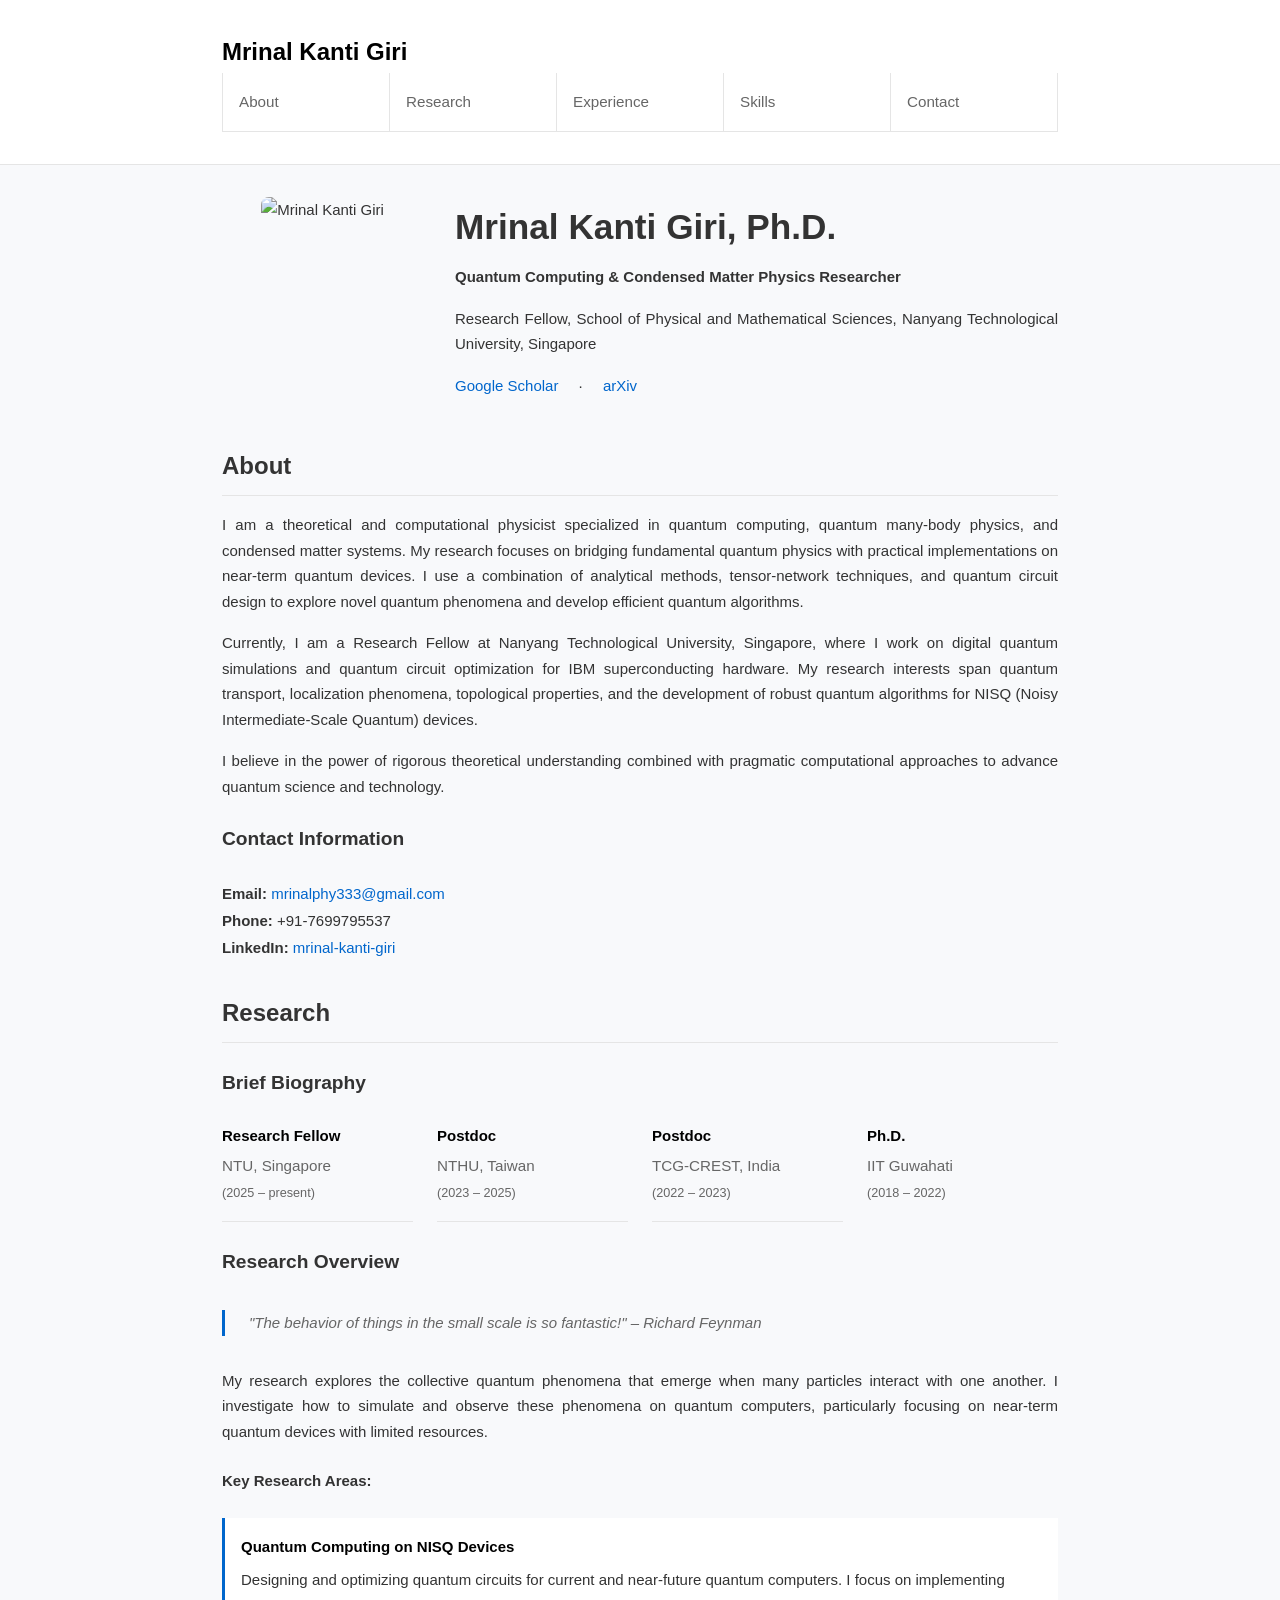
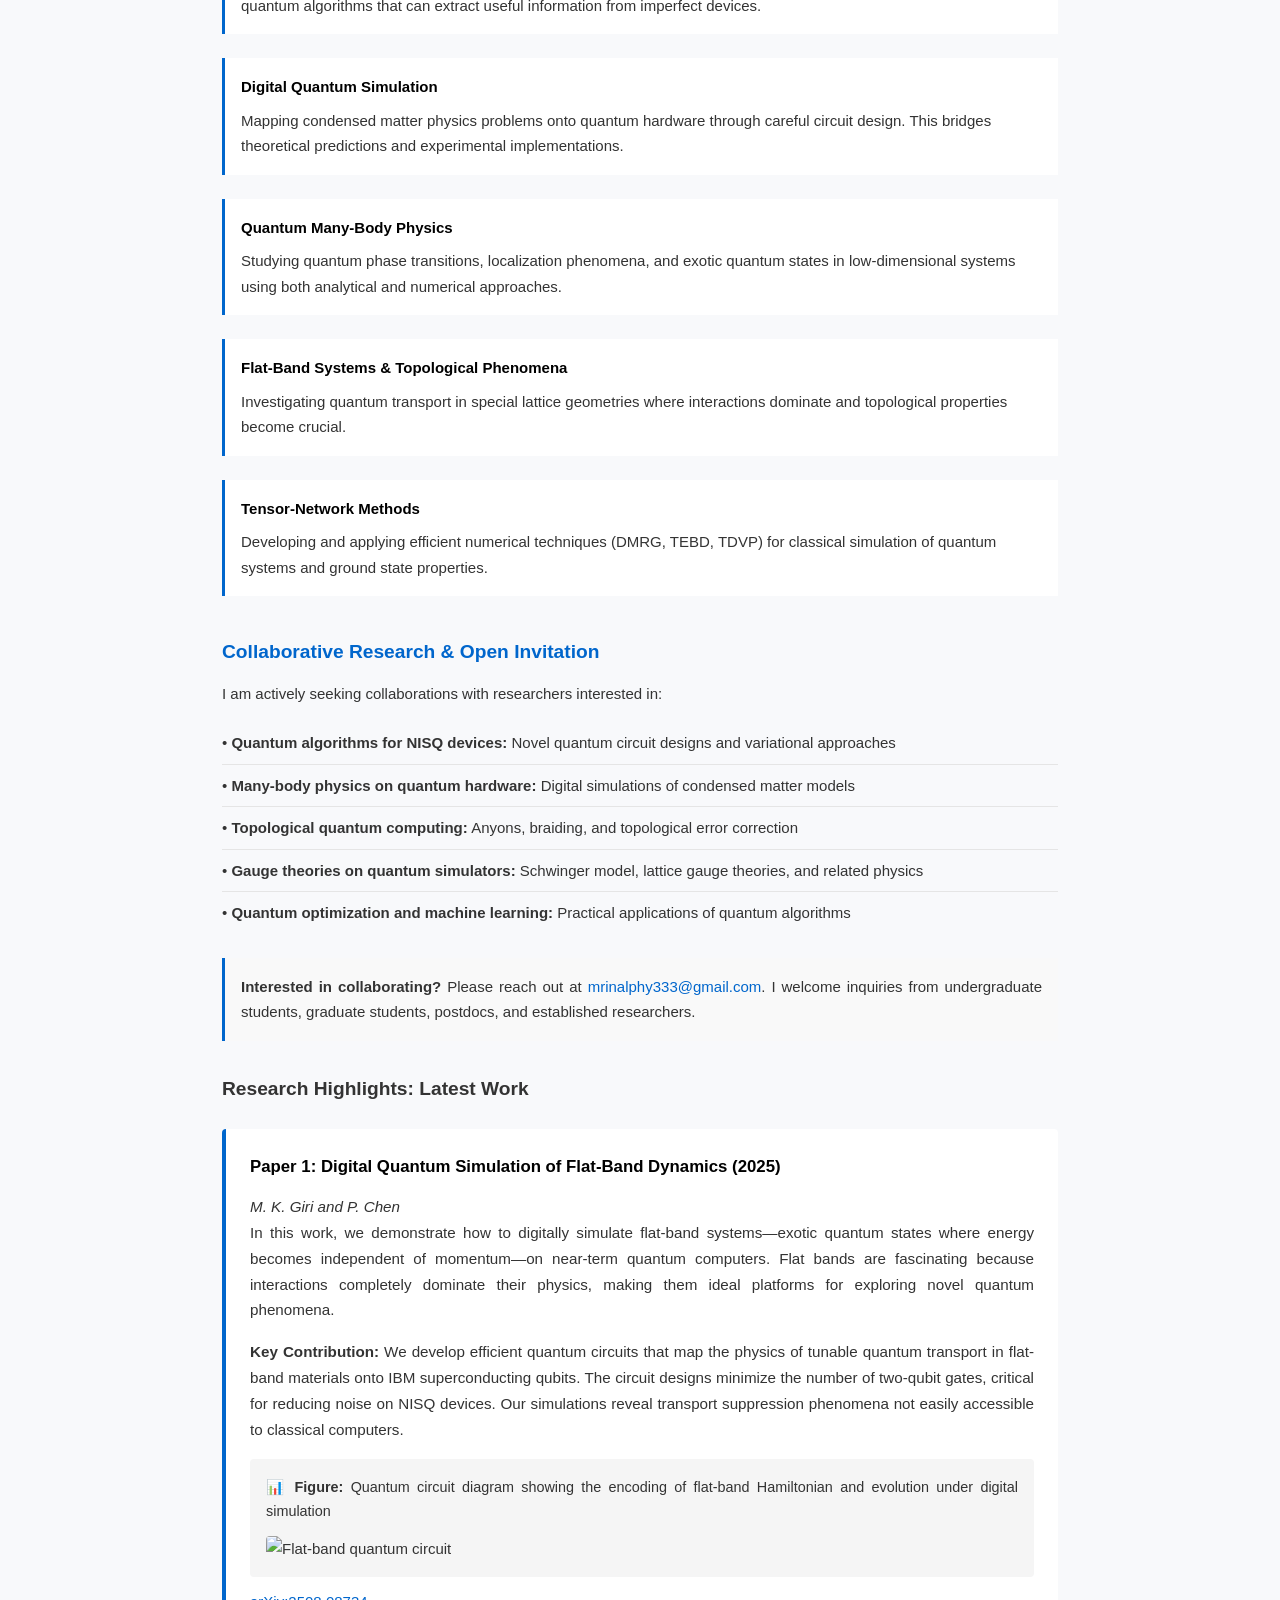
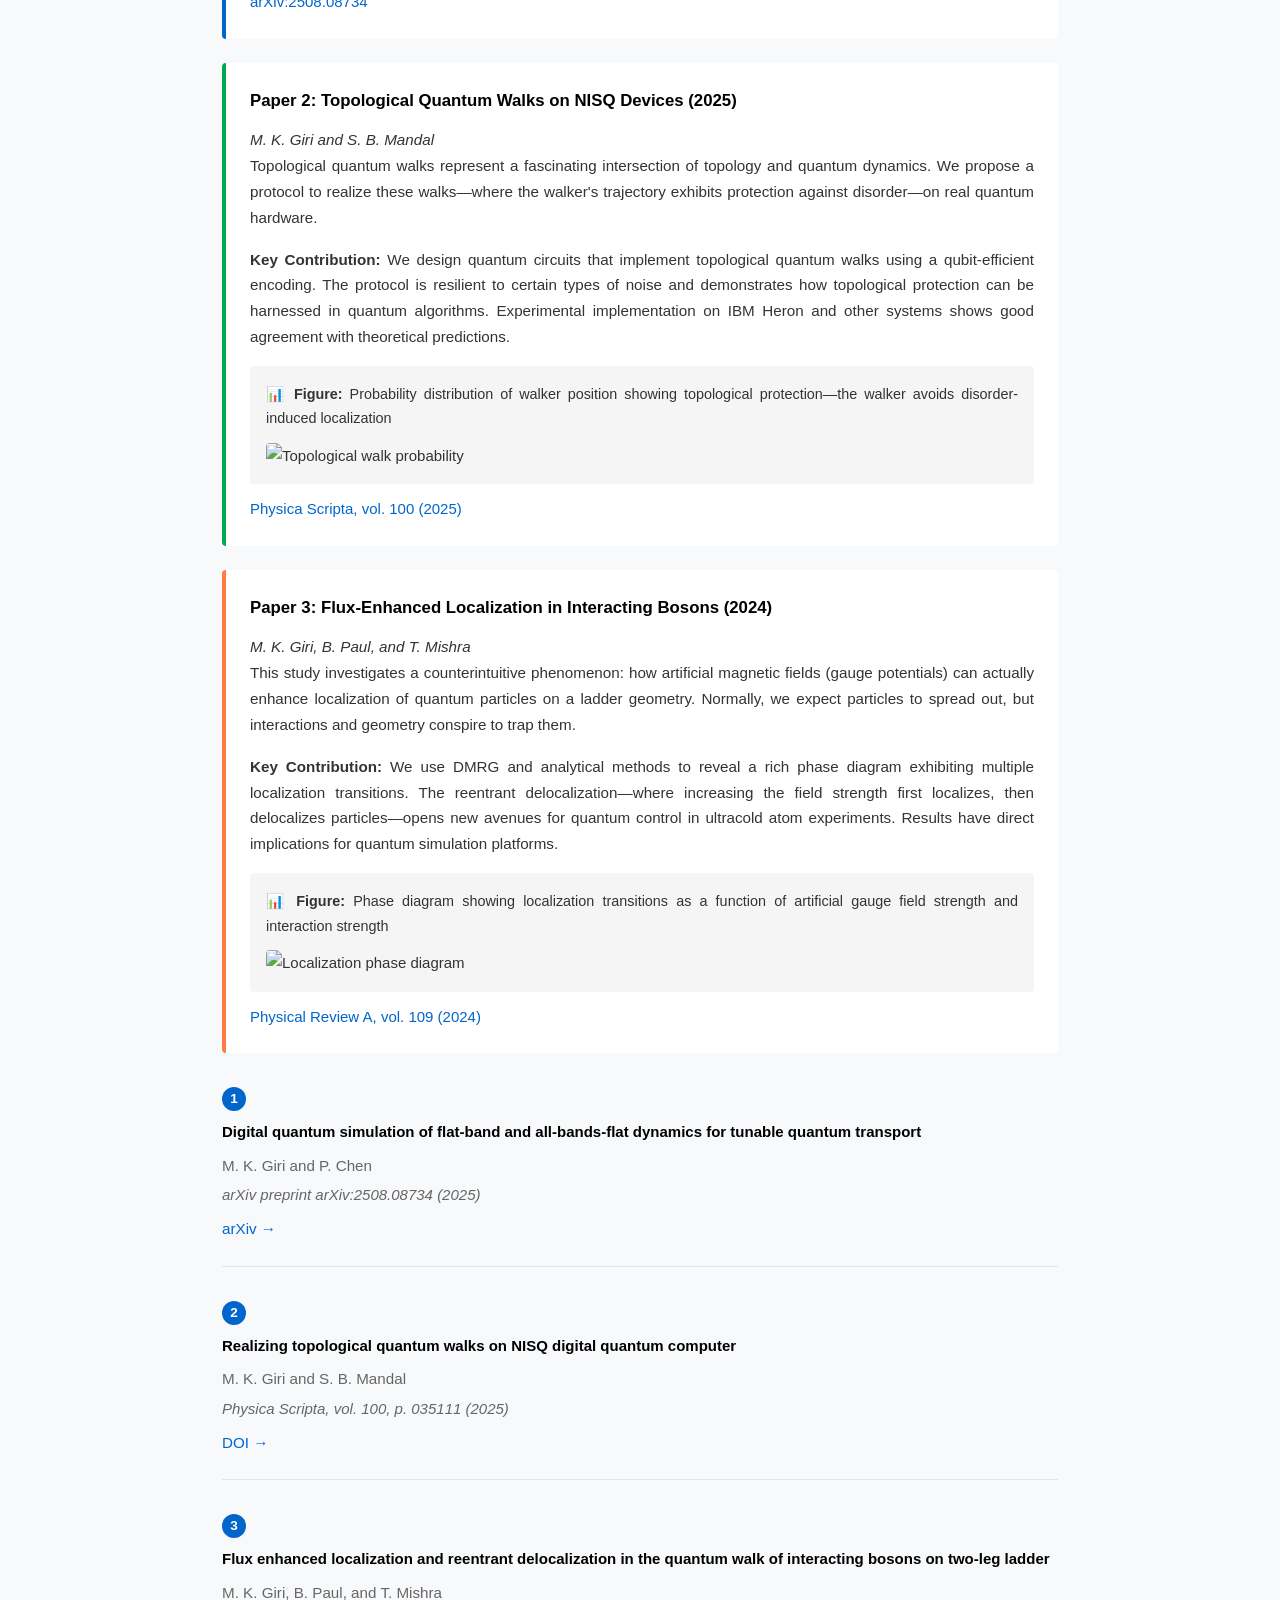
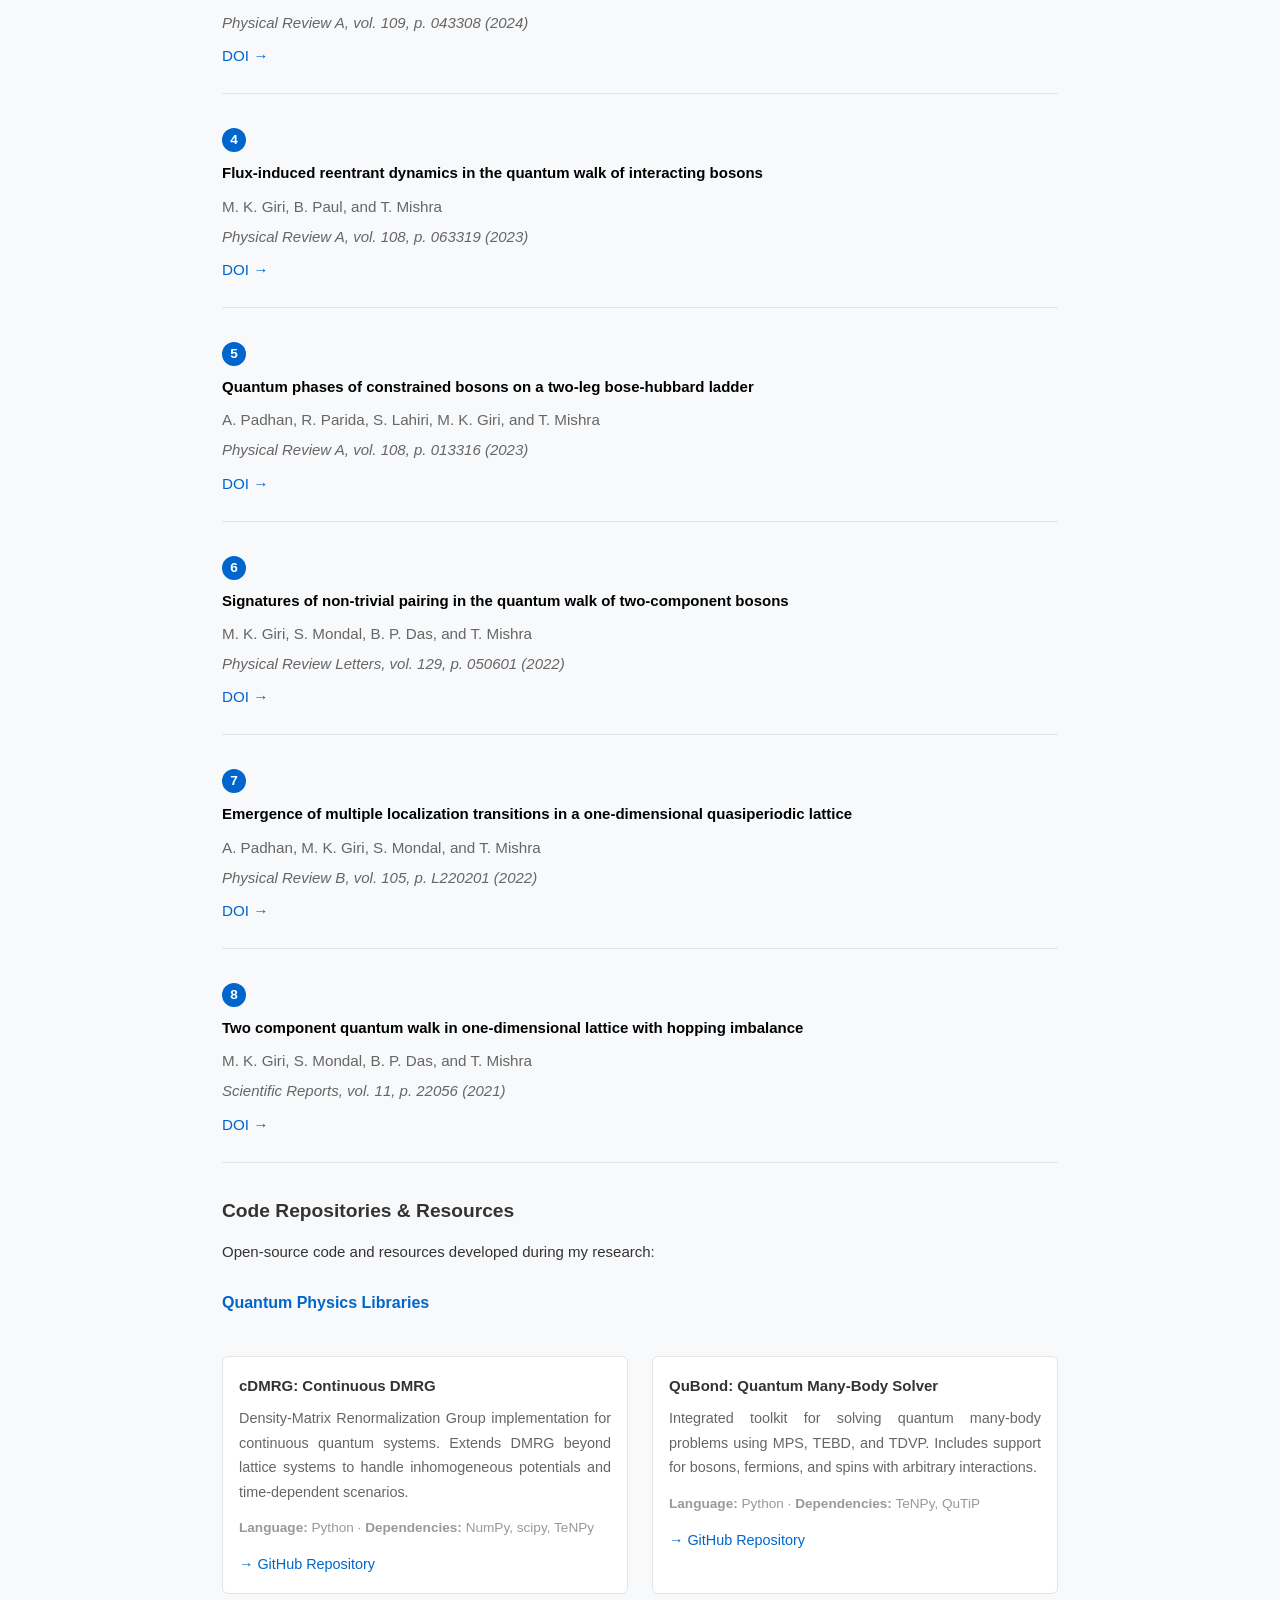
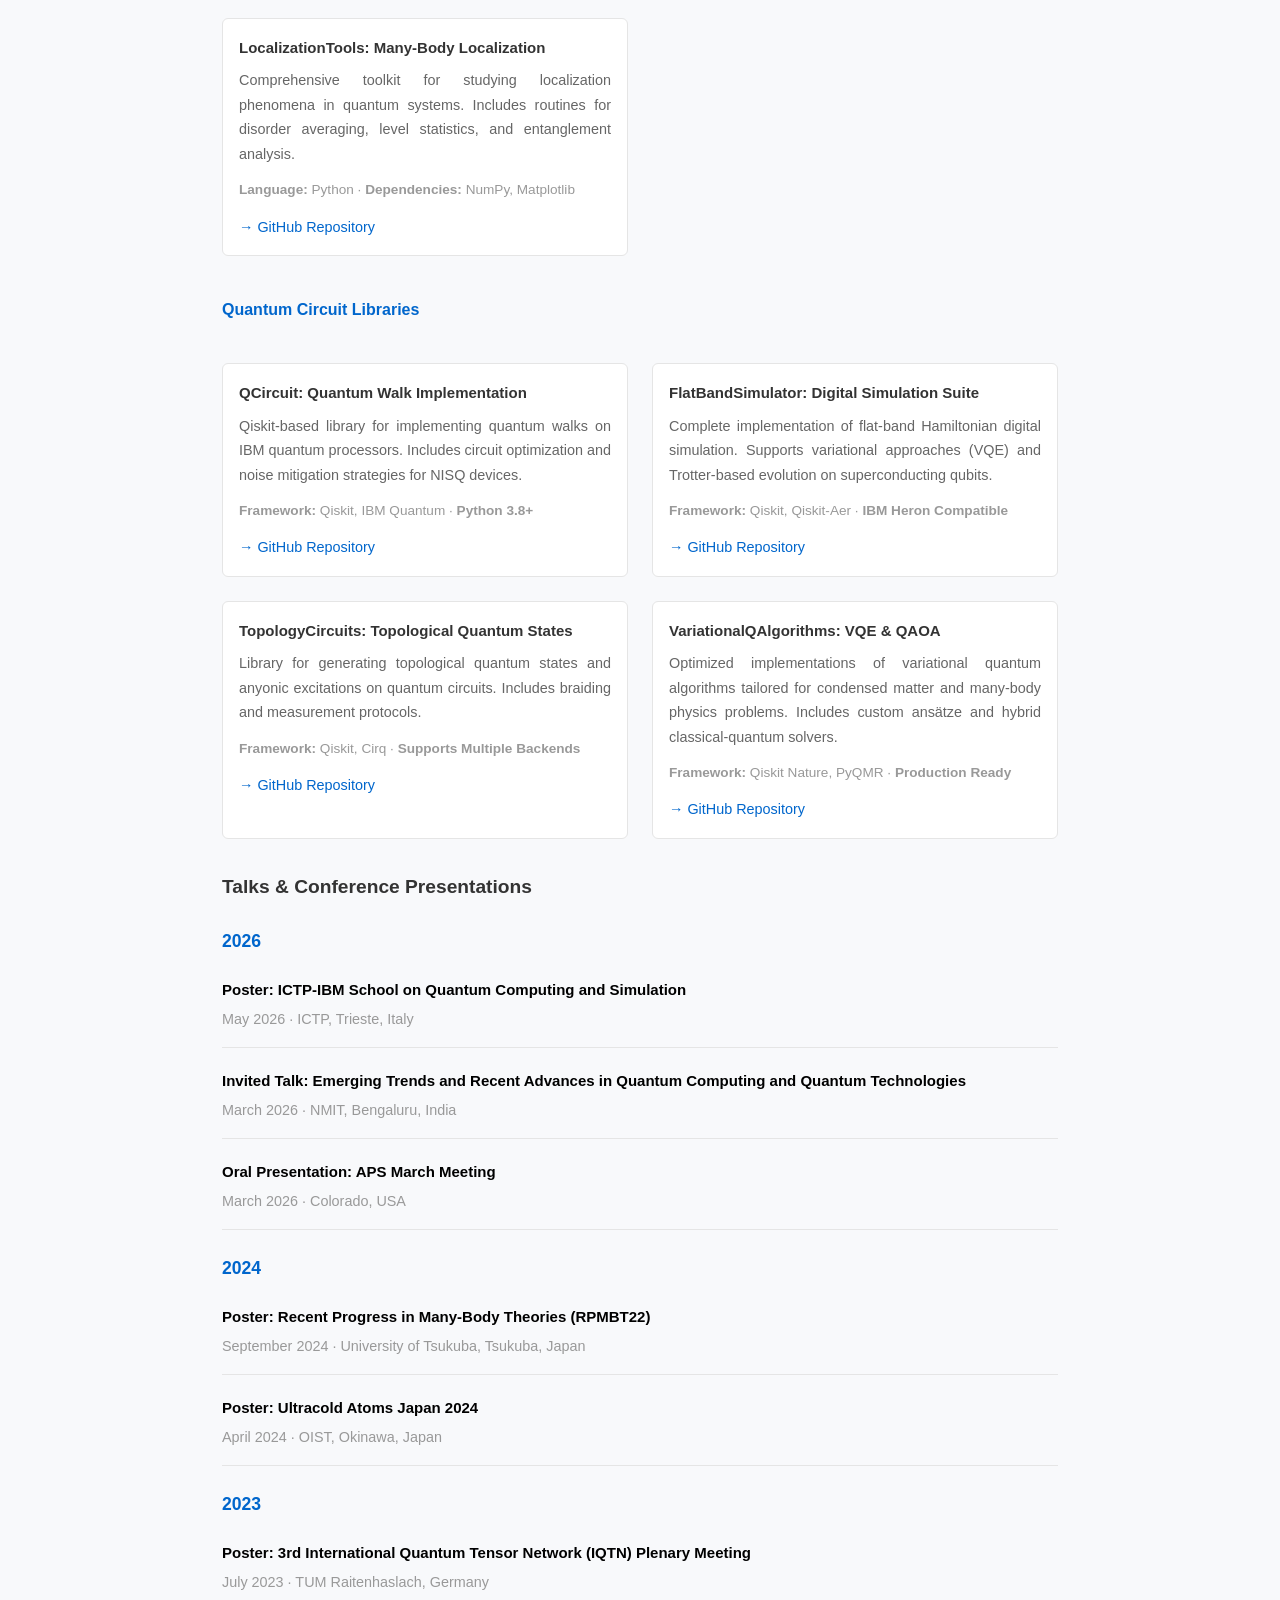
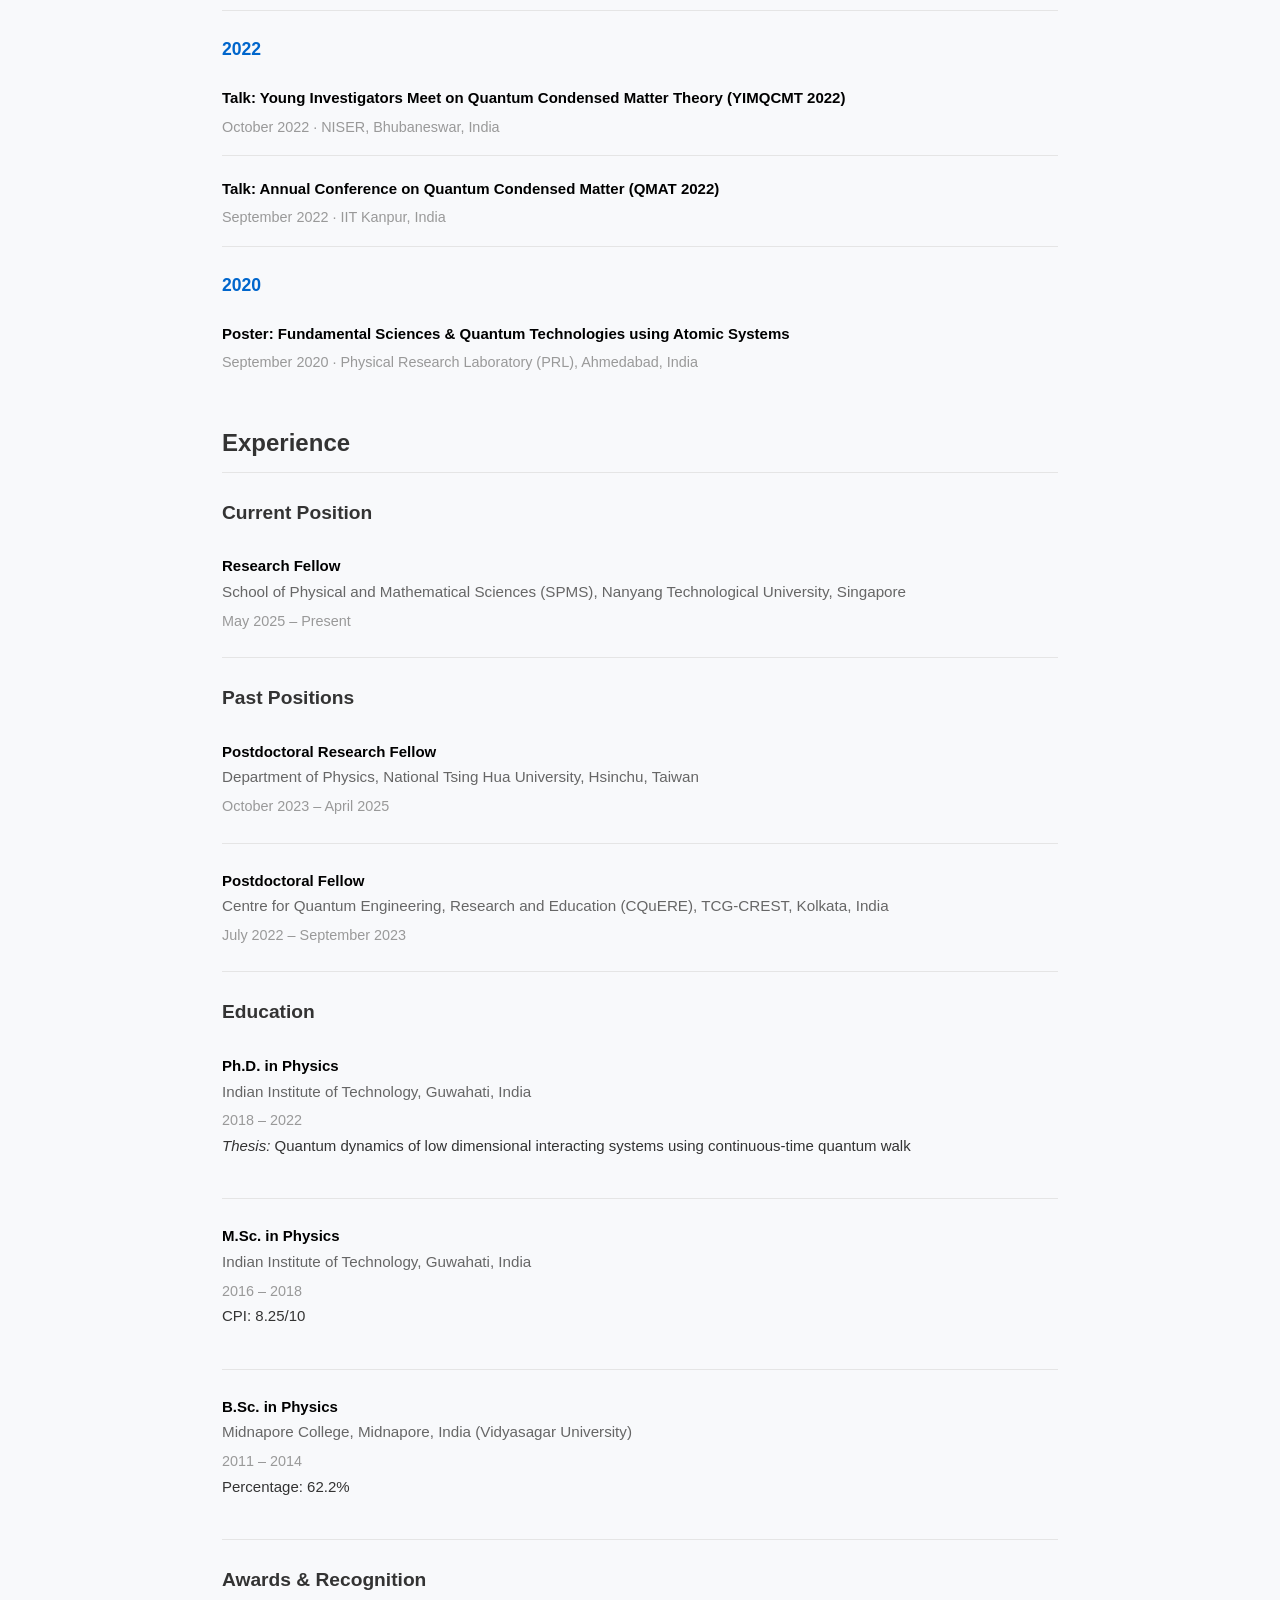
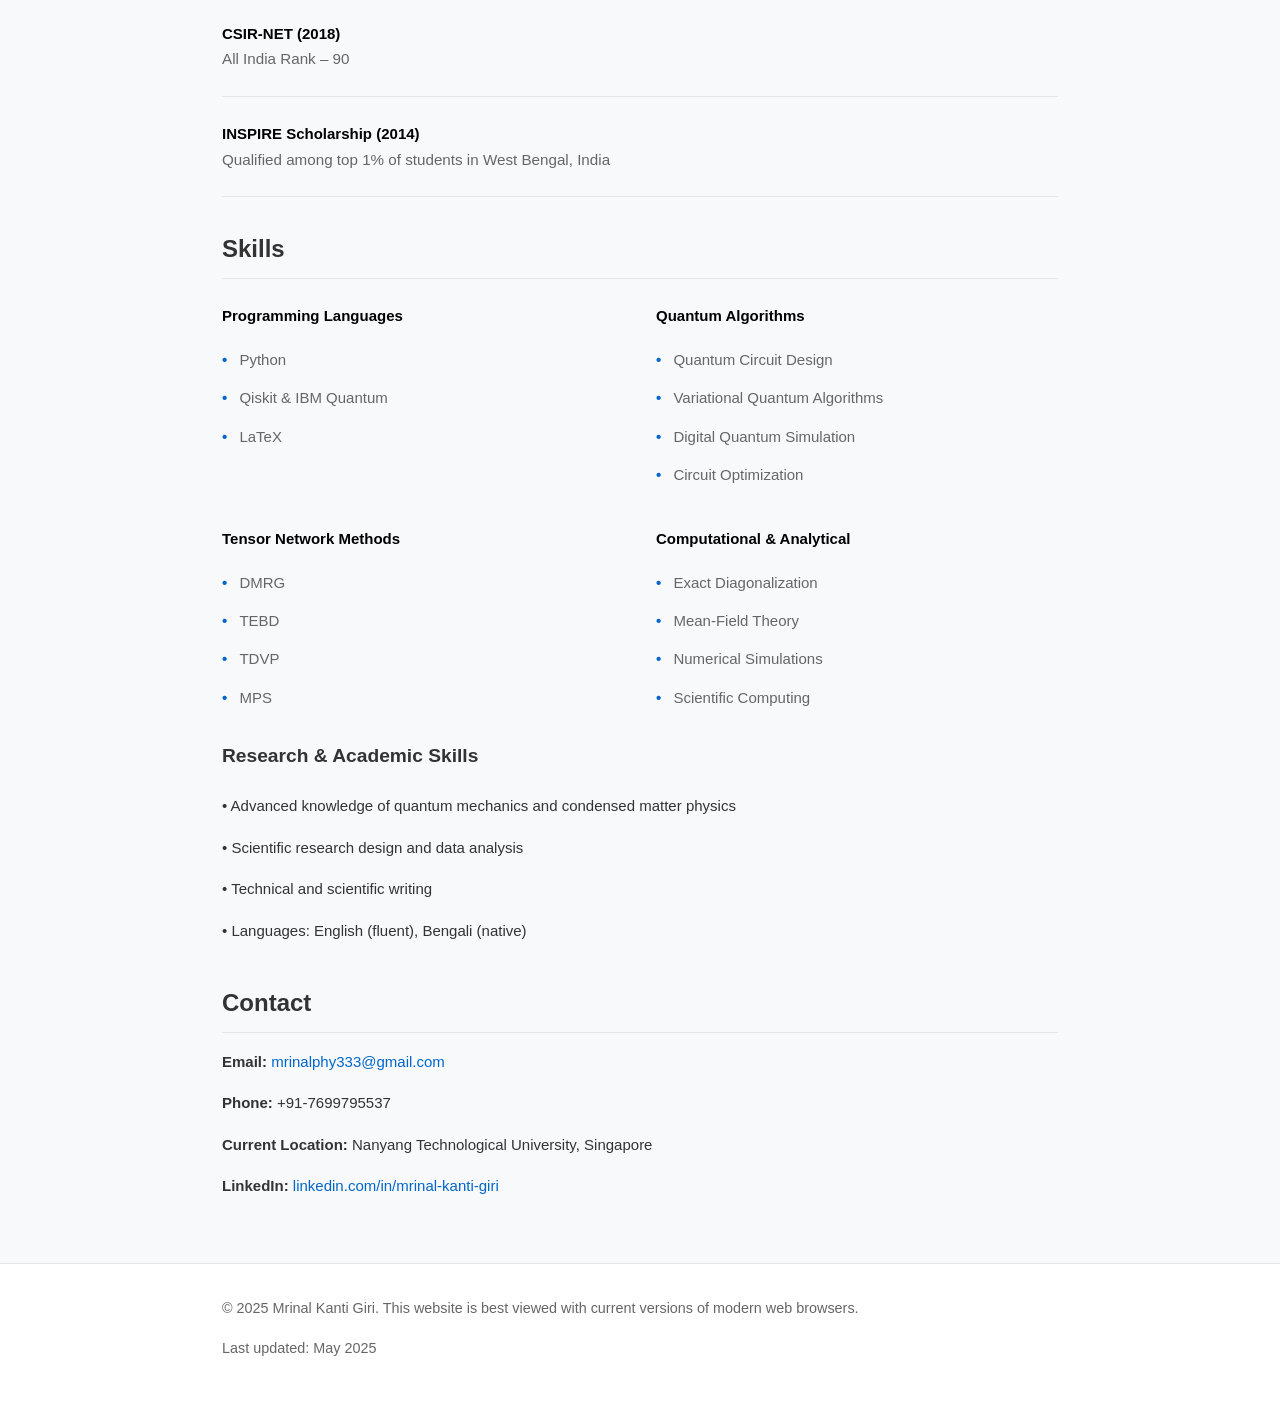
==== index.html @ ac6b4638 "webpage set" ====
<!DOCTYPE html>
<html lang="en">
<head>
  <meta charset="UTF-8">
  <meta name="viewport" content="width=device-width, initial-scale=1.0">
  <title>Mrinal Kanti Giri – Quantum Computing & Condensed Matter Physics</title>
  <style>
    * {
      margin: 0;
      padding: 0;
      box-sizing: border-box;
    }

    html {
      scroll-behavior: smooth;
    }

    body {
      font-family: -apple-system, BlinkMacSystemFont, 'Segoe UI', Roboto, Oxygen, Ubuntu, Cantarell, sans-serif;
      line-height: 1.7;
      color: #333;
      background: #f8f9fb;
      font-size: 15px;
    }

    @media (prefers-color-scheme: dark) {
      body {
        background: #0d1117;
        color: #e5e5e5;
      }
    }

    .container {
      max-width: 900px;
      margin: 0 auto;
      padding: 0 2rem;
    }

    /* Header & Navigation */
    header {
      padding: 2rem 0;
      border-bottom: 1px solid #e5e5e5;
      margin-bottom: 2rem;
      background: #fff;
    }

    @media (prefers-color-scheme: dark) {
      header {
        border-color: #333;
        background: #161b22;
      }
    }

    .site-title {
      font-size: 1.5rem;
      font-weight: 600;
      margin-bottom: 1.5rem;
      text-decoration: none;
      color: #000;
    }

    @media (prefers-color-scheme: dark) {
      .site-title {
        color: #fff;
      }
    }

    .site-title:hover {
      text-decoration: underline;
    }

    nav ul {
      list-style: none;
      display: grid;
      grid-template-columns: repeat(auto-fit, minmax(150px, 1fr));
      gap: 0;
      border-left: 1px solid #e5e5e5;
    }

    @media (prefers-color-scheme: dark) {
      nav ul {
        border-color: #333;
      }
    }

    nav li {
      border-right: 1px solid #e5e5e5;
      border-bottom: 1px solid #e5e5e5;
    }

    @media (prefers-color-scheme: dark) {
      nav li {
        border-color: #333;
      }
    }

    nav a {
      display: block;
      padding: 1rem;
      text-decoration: none;
      color: #666;
      font-size: 0.95rem;
      transition: background 0.2s;
    }

    @media (prefers-color-scheme: dark) {
      nav a {
        color: #999;
      }
    }

    nav a:hover {
      background: #f5f5f5;
    }

    @media (prefers-color-scheme: dark) {
      nav a:hover {
        background: #1a1a1a;
      }
    }

    /* Main Content */
    main {
      margin: 2rem 0;
    }

    h1 {
      font-size: 2.2rem;
      margin: 1.5rem 0 0.5rem 0;
      font-weight: 600;
    }

    h2 {
      font-size: 1.5rem;
      margin: 2rem 0 1rem 0;
      font-weight: 600;
      border-bottom: 1px solid #e5e5e5;
      padding-bottom: 0.5rem;
    }

    @media (prefers-color-scheme: dark) {
      h2 {
        border-color: #333;
      }
    }

    h3 {
      font-size: 1.2rem;
      margin: 1.5rem 0 0.75rem 0;
      font-weight: 600;
    }

    p {
      margin: 0 0 1rem 0;
      text-align: justify;
    }

    a {
      color: #0066cc;
      text-decoration: none;
    }

    @media (prefers-color-scheme: dark) {
      a {
        color: #66b3ff;
      }
    }

    a:hover {
      text-decoration: underline;
    }

    /* About Section */
    .bio-grid {
      display: grid;
      grid-template-columns: 1fr 1fr;
      gap: 2rem;
      margin: 2rem 0;
      align-items: start;
    }

    @media (max-width: 768px) {
      .bio-grid {
        grid-template-columns: 1fr;
      }
    }

    .bio-item {
      padding-bottom: 1rem;
      border-bottom: 1px solid #e5e5e5;
    }

    @media (prefers-color-scheme: dark) {
      .bio-item {
        border-color: #333;
      }
    }

    .bio-item:last-child {
      border-bottom: none;
    }

    .bio-title {
      font-weight: 600;
      color: #000;
      margin-bottom: 0.25rem;
    }

    @media (prefers-color-scheme: dark) {
      .bio-title {
        color: #fff;
      }
    }

    .bio-subtitle {
      font-size: 0.95rem;
      color: #666;
    }

    @media (prefers-color-scheme: dark) {
      .bio-subtitle {
        color: #999;
      }
    }

    /* Research Interests */
    .research-interest {
      margin: 1.5rem 0;
      padding: 1rem;
      background: #fff;
      border-left: 3px solid #0066cc;
    }

    @media (prefers-color-scheme: dark) {
      .research-interest {
        background: #161b22;
        border-left-color: #66b3ff;
      }
    }

    .research-interest strong {
      display: block;
      margin-bottom: 0.5rem;
      color: #000;
    }

    @media (prefers-color-scheme: dark) {
      .research-interest strong {
        color: #fff;
      }
    }

    /* Publications */
    .publication {
      margin: 2rem 0;
      padding-bottom: 1.5rem;
      border-bottom: 1px solid #e5e5e5;
    }

    @media (prefers-color-scheme: dark) {
      .publication {
        border-color: #333;
      }
    }

    .publication:last-child {
      border-bottom: none;
    }

    .pub-number {
      display: inline-block;
      background: #0066cc;
      color: white;
      width: 24px;
      height: 24px;
      border-radius: 50%;
      text-align: center;
      line-height: 24px;
      margin-right: 0.5rem;
      font-size: 0.85rem;
      font-weight: 600;
    }

    @media (prefers-color-scheme: dark) {
      .pub-number {
        background: #66b3ff;
        color: #000;
      }
    }

    .pub-title {
      font-weight: 600;
      margin: 0.5rem 0;
      color: #000;
    }

    @media (prefers-color-scheme: dark) {
      .pub-title {
        color: #fff;
      }
    }

    .pub-authors {
      font-size: 0.95rem;
      color: #666;
      margin: 0.25rem 0;
    }

    @media (prefers-color-scheme: dark) {
      .pub-authors {
        color: #999;
      }
    }

    .pub-journal {
      font-style: italic;
      color: #666;
      margin: 0.25rem 0;
    }

    @media (prefers-color-scheme: dark) {
      .pub-journal {
        color: #999;
      }
    }

    .pub-links {
      margin-top: 0.5rem;
      font-size: 0.95rem;
    }

    /* Experience */
    .job {
      margin: 1.5rem 0;
      padding-bottom: 1.5rem;
      border-bottom: 1px solid #e5e5e5;
    }

    @media (prefers-color-scheme: dark) {
      .job {
        border-color: #333;
      }
    }

    .job-title {
      font-weight: 600;
      color: #000;
    }

    @media (prefers-color-scheme: dark) {
      .job-title {
        color: #fff;
      }
    }

    .job-place {
      color: #666;
      font-size: 0.95rem;
    }

    @media (prefers-color-scheme: dark) {
      .job-place {
        color: #999;
      }
    }

    .job-dates {
      color: #999;
      font-size: 0.9rem;
      margin-top: 0.25rem;
    }

    /* Skills */
    .skills-grid {
      display: grid;
      grid-template-columns: 1fr 1fr;
      gap: 2rem;
      margin: 1.5rem 0;
    }

    @media (max-width: 768px) {
      .skills-grid {
        grid-template-columns: 1fr;
      }
    }

    .skill-category h4 {
      font-weight: 600;
      margin-bottom: 0.75rem;
      color: #000;
    }

    @media (prefers-color-scheme: dark) {
      .skill-category h4 {
        color: #fff;
      }
    }

    .skill-category ul {
      list-style: none;
      padding-left: 0;
    }

    .skill-category li {
      padding: 0.4rem 0;
      color: #666;
    }

    @media (prefers-color-scheme: dark) {
      .skill-category li {
        color: #999;
      }
    }

    .skill-category li:before {
      content: "• ";
      color: #0066cc;
      font-weight: bold;
      margin-right: 0.5rem;
    }

    /* Talks & Posters */
    .talk {
      margin: 1.25rem 0;
      padding-bottom: 1rem;
      border-bottom: 1px solid #e5e5e5;
    }

    @media (prefers-color-scheme: dark) {
      .talk {
        border-color: #333;
      }
    }

    .talk:last-child {
      border-bottom: none;
    }

    .talk-year {
      font-weight: 600;
      color: #0066cc;
      font-size: 1.1rem;
      margin-top: 1.5rem;
      margin-bottom: 1rem;
    }

    @media (prefers-color-scheme: dark) {
      .talk-year {
        color: #66b3ff;
      }
    }

    .talk-title {
      font-weight: 600;
      color: #000;
    }

    @media (prefers-color-scheme: dark) {
      .talk-title {
        color: #fff;
      }
    }

    .talk-location {
      color: #999;
      font-size: 0.9rem;
      margin-top: 0.25rem;
    }

    /* Footer */
    footer {
      margin-top: 4rem;
      padding-top: 2rem;
      padding-bottom: 2rem;
      border-top: 1px solid #e5e5e5;
      color: #666;
      font-size: 0.9rem;
      background: #fff;
    }

    @media (prefers-color-scheme: dark) {
      footer {
        border-color: #333;
        color: #999;
        background: #161b22;
      }
    }

    .contact-info {
      margin: 1.5rem 0;
      line-height: 1.8;
    }

    .quote {
      font-style: italic;
      border-left: 3px solid #0066cc;
      padding-left: 1.5rem;
      margin: 2rem 0;
      color: #666;
    }

    @media (prefers-color-scheme: dark) {
      .quote {
        border-color: #66b3ff;
        color: #999;
      }
    }

    /* Responsive */
    @media (max-width: 768px) {
      .container {
        padding: 0 1rem;
      }

      nav ul {
        grid-template-columns: 1fr;
      }

      h1 {
        font-size: 1.8rem;
      }

      h2 {
        font-size: 1.3rem;
      }
    }
  </style>
</head>
<body>
  <header>
    <div class="container">
      <a href="#" class="site-title">Mrinal Kanti Giri</a>
      <nav>
        <ul>
          <li><a href="#about">About</a></li>
          <li><a href="#research">Research</a></li>
          <li><a href="#experience">Experience</a></li>
          <li><a href="#skills">Skills</a></li>
          <li><a href="#contact">Contact</a></li>
        </ul>
      </nav>
    </div>
  </header>

  <main class="container">
    <div style="display: grid; grid-template-columns: 1fr 3fr; gap: 2rem; align-items: start; margin-bottom: 2rem;">
      <div style="text-align: center;">
        <img src="https://via.placeholder.com/150" alt="Mrinal Kanti Giri" style="width: 150px; height: 150px; border-radius: 8px; object-fit: cover;">
      </div>
      <div>
        <h1 style="margin-top: 0;">Mrinal Kanti Giri, Ph.D.</h1>
        <p><strong>Quantum Computing & Condensed Matter Physics Researcher</strong></p>
        <p>Research Fellow, School of Physical and Mathematical Sciences, Nanyang Technological University, Singapore</p>
        <p style="margin-top: 1rem;">
          <a href="https://scholar.google.com/citations?user=YOUR_GOOGLE_SCHOLAR_ID" target="_blank" style="margin-right: 1rem;">Google Scholar</a> · 
          <a href="https://arxiv.org/search/?query=Mrinal+Giri&searchtype=author&source=header" target="_blank" style="margin-left: 1rem;">arXiv</a>
        </p>
      </div>
    </div>

    <!-- About Section -->
    <section id="about">
      <h2>About</h2>
      
      <p>I am a theoretical and computational physicist specialized in quantum computing, quantum many-body physics, and condensed matter systems. My research focuses on bridging fundamental quantum physics with practical implementations on near-term quantum devices. I use a combination of analytical methods, tensor-network techniques, and quantum circuit design to explore novel quantum phenomena and develop efficient quantum algorithms.</p>

      <p>Currently, I am a Research Fellow at Nanyang Technological University, Singapore, where I work on digital quantum simulations and quantum circuit optimization for IBM superconducting hardware. My research interests span quantum transport, localization phenomena, topological properties, and the development of robust quantum algorithms for NISQ (Noisy Intermediate-Scale Quantum) devices.</p>

      <p>I believe in the power of rigorous theoretical understanding combined with pragmatic computational approaches to advance quantum science and technology.</p>

      <h3>Contact Information</h3>
      <div class="contact-info">
        <strong>Email:</strong> <a href="mailto:mrinalphy333@gmail.com">mrinalphy333@gmail.com</a><br>
        <strong>Phone:</strong> +91-7699795537<br>
        <strong>LinkedIn:</strong> <a href="https://linkedin.com/in/mrinal-kanti-giri" target="_blank">mrinal-kanti-giri</a>
      </div>
    </section>

    <!-- Research Section -->
    <section id="research">
      <h2>Research</h2>

      <h3>Brief Biography</h3>
      <div style="display: grid; grid-template-columns: repeat(4, 1fr); gap: 1.5rem; margin: 1.5rem 0;">
        <div class="bio-item">
          <div class="bio-title">Research Fellow</div>
          <div class="bio-subtitle">NTU, Singapore<br><small>(2025 – present)</small></div>
        </div>
        <div class="bio-item">
          <div class="bio-title">Postdoc</div>
          <div class="bio-subtitle">NTHU, Taiwan<br><small>(2023 – 2025)</small></div>
        </div>
        <div class="bio-item">
          <div class="bio-title">Postdoc</div>
          <div class="bio-subtitle">TCG-CREST, India<br><small>(2022 – 2023)</small></div>
        </div>
        <div class="bio-item">
          <div class="bio-title">Ph.D.</div>
          <div class="bio-subtitle">IIT Guwahati<br><small>(2018 – 2022)</small></div>
        </div>
      </div>

      <h3>Research Overview</h3>

      <p class="quote">"The behavior of things in the small scale is so fantastic!" – Richard Feynman</p>

      <p>My research explores the collective quantum phenomena that emerge when many particles interact with one another. I investigate how to simulate and observe these phenomena on quantum computers, particularly focusing on near-term quantum devices with limited resources.</p>

      <h4 style="margin-top: 1.5rem; margin-bottom: 1rem;">Key Research Areas:</h4>

      <div class="research-interest">
        <strong>Quantum Computing on NISQ Devices</strong>
        Designing and optimizing quantum circuits for current and near-future quantum computers. I focus on implementing quantum algorithms that can extract useful information from imperfect devices.
      </div>

      <div class="research-interest">
        <strong>Digital Quantum Simulation</strong>
        Mapping condensed matter physics problems onto quantum hardware through careful circuit design. This bridges theoretical predictions and experimental implementations.
      </div>

      <div class="research-interest">
        <strong>Quantum Many-Body Physics</strong>
        Studying quantum phase transitions, localization phenomena, and exotic quantum states in low-dimensional systems using both analytical and numerical approaches.
      </div>

      <div class="research-interest">
        <strong>Flat-Band Systems & Topological Phenomena</strong>
        Investigating quantum transport in special lattice geometries where interactions dominate and topological properties become crucial.
      </div>

      <div class="research-interest">
        <strong>Tensor-Network Methods</strong>
        Developing and applying efficient numerical techniques (DMRG, TEBD, TDVP) for classical simulation of quantum systems and ground state properties.
      </div>

      <!-- Open to Collaboration Section -->
      <h3 style="margin-top: 2.5rem; color: #0066cc;">Collaborative Research & Open Invitation</h3>
      <p>I am actively seeking collaborations with researchers interested in:</p>
      <ul style="list-style: none; padding: 0; margin-top: 1rem;">
        <li style="padding: 0.5rem 0; border-bottom: 1px solid #e5e5e5;">• <strong>Quantum algorithms for NISQ devices:</strong> Novel quantum circuit designs and variational approaches</li>
        <li style="padding: 0.5rem 0; border-bottom: 1px solid #e5e5e5;">• <strong>Many-body physics on quantum hardware:</strong> Digital simulations of condensed matter models</li>
        <li style="padding: 0.5rem 0; border-bottom: 1px solid #e5e5e5;">• <strong>Topological quantum computing:</strong> Anyons, braiding, and topological error correction</li>
        <li style="padding: 0.5rem 0; border-bottom: 1px solid #e5e5e5;">• <strong>Gauge theories on quantum simulators:</strong> Schwinger model, lattice gauge theories, and related physics</li>
        <li style="padding: 0.5rem 0;">• <strong>Quantum optimization and machine learning:</strong> Practical applications of quantum algorithms</li>
      </ul>
      <p style="margin-top: 1.5rem; padding: 1rem; background: #f9f9f9; border-left: 3px solid #0066cc;">
        <strong>Interested in collaborating?</strong> Please reach out at <a href="mailto:mrinalphy333@gmail.com">mrinalphy333@gmail.com</a>. I welcome inquiries from undergraduate students, graduate students, postdocs, and established researchers.
      </p>

      <!-- Publications -->
      <h3 style="margin-top: 2rem;">Research Highlights: Latest Work</h3>
      
      <div style="margin: 1.5rem 0; padding: 1.5rem; background: #fff; border-left: 4px solid #0066cc; border-radius: 4px;">
        <strong style="color: #000; font-size: 1.05rem;">Paper 1: Digital Quantum Simulation of Flat-Band Dynamics (2025)</strong>
        <p style="margin-top: 0.75rem; font-size: 0.95rem;">
          <em>M. K. Giri and P. Chen</em><br>
          In this work, we demonstrate how to digitally simulate flat-band systems—exotic quantum states where energy becomes independent of momentum—on near-term quantum computers. Flat bands are fascinating because interactions completely dominate their physics, making them ideal platforms for exploring novel quantum phenomena.
        </p>
        <p style="margin-top: 0.75rem; font-size: 0.95rem;">
          <strong>Key Contribution:</strong> We develop efficient quantum circuits that map the physics of tunable quantum transport in flat-band materials onto IBM superconducting qubits. The circuit designs minimize the number of two-qubit gates, critical for reducing noise on NISQ devices. Our simulations reveal transport suppression phenomena not easily accessible to classical computers.
        </p>
        <div style="margin-top: 1rem; padding: 1rem; background: #f5f5f5; border-radius: 4px;">
          <p style="font-size: 0.9rem; margin: 0;">📊 <strong>Figure:</strong> Quantum circuit diagram showing the encoding of flat-band Hamiltonian and evolution under digital simulation</p>
          <img src="https://via.placeholder.com/500x250" alt="Flat-band quantum circuit" style="width: 100%; max-width: 500px; margin-top: 0.75rem; border-radius: 4px;">
        </div>
        <div style="margin-top: 0.75rem;">
          <a href="https://doi.org/10.48550/arXiv.2508.08734" target="_blank">arXiv:2508.08734</a>
        </div>
      </div>

      <div style="margin: 1.5rem 0; padding: 1.5rem; background: #fff; border-left: 4px solid #00a854; border-radius: 4px;">
        <strong style="color: #000; font-size: 1.05rem;">Paper 2: Topological Quantum Walks on NISQ Devices (2025)</strong>
        <p style="margin-top: 0.75rem; font-size: 0.95rem;">
          <em>M. K. Giri and S. B. Mandal</em><br>
          Topological quantum walks represent a fascinating intersection of topology and quantum dynamics. We propose a protocol to realize these walks—where the walker's trajectory exhibits protection against disorder—on real quantum hardware.
        </p>
        <p style="margin-top: 0.75rem; font-size: 0.95rem;">
          <strong>Key Contribution:</strong> We design quantum circuits that implement topological quantum walks using a qubit-efficient encoding. The protocol is resilient to certain types of noise and demonstrates how topological protection can be harnessed in quantum algorithms. Experimental implementation on IBM Heron and other systems shows good agreement with theoretical predictions.
        </p>
        <div style="margin-top: 1rem; padding: 1rem; background: #f5f5f5; border-radius: 4px;">
          <p style="font-size: 0.9rem; margin: 0;">📊 <strong>Figure:</strong> Probability distribution of walker position showing topological protection—the walker avoids disorder-induced localization</p>
          <img src="https://via.placeholder.com/500x250" alt="Topological walk probability" style="width: 100%; max-width: 500px; margin-top: 0.75rem; border-radius: 4px;">
        </div>
        <div style="margin-top: 0.75rem;">
          <a href="https://doi.org/10.1088/1402-4896/adb244" target="_blank">Physica Scripta, vol. 100 (2025)</a>
        </div>
      </div>

      <div style="margin: 1.5rem 0; padding: 1.5rem; background: #fff; border-left: 4px solid #ff7a45; border-radius: 4px;">
        <strong style="color: #000; font-size: 1.05rem;">Paper 3: Flux-Enhanced Localization in Interacting Bosons (2024)</strong>
        <p style="margin-top: 0.75rem; font-size: 0.95rem;">
          <em>M. K. Giri, B. Paul, and T. Mishra</em><br>
          This study investigates a counterintuitive phenomenon: how artificial magnetic fields (gauge potentials) can actually enhance localization of quantum particles on a ladder geometry. Normally, we expect particles to spread out, but interactions and geometry conspire to trap them.
        </p>
        <p style="margin-top: 0.75rem; font-size: 0.95rem;">
          <strong>Key Contribution:</strong> We use DMRG and analytical methods to reveal a rich phase diagram exhibiting multiple localization transitions. The reentrant delocalization—where increasing the field strength first localizes, then delocalizes particles—opens new avenues for quantum control in ultracold atom experiments. Results have direct implications for quantum simulation platforms.
        </p>
        <div style="margin-top: 1rem; padding: 1rem; background: #f5f5f5; border-radius: 4px;">
          <p style="font-size: 0.9rem; margin: 0;">📊 <strong>Figure:</strong> Phase diagram showing localization transitions as a function of artificial gauge field strength and interaction strength</p>
          <img src="https://via.placeholder.com/500x250" alt="Localization phase diagram" style="width: 100%; max-width: 500px; margin-top: 0.75rem; border-radius: 4px;">
        </div>
        <div style="margin-top: 0.75rem;">
          <a href="https://doi.org/10.1103/PhysRevA.109.043308" target="_blank">Physical Review A, vol. 109 (2024)</a>
        </div>
      </div>

      <!-- Publications -->

      <div class="publication">
        <span class="pub-number">1</span>
        <div class="pub-title">Digital quantum simulation of flat-band and all-bands-flat dynamics for tunable quantum transport</div>
        <div class="pub-authors">M. K. Giri and P. Chen</div>
        <div class="pub-journal">arXiv preprint arXiv:2508.08734 (2025)</div>
        <div class="pub-links">
          <a href="https://doi.org/10.48550/arXiv.2508.08734" target="_blank">arXiv →</a>
        </div>
      </div>

      <div class="publication">
        <span class="pub-number">2</span>
        <div class="pub-title">Realizing topological quantum walks on NISQ digital quantum computer</div>
        <div class="pub-authors">M. K. Giri and S. B. Mandal</div>
        <div class="pub-journal">Physica Scripta, vol. 100, p. 035111 (2025)</div>
        <div class="pub-links">
          <a href="https://doi.org/10.1088/1402-4896/adb244" target="_blank">DOI →</a>
        </div>
      </div>

      <div class="publication">
        <span class="pub-number">3</span>
        <div class="pub-title">Flux enhanced localization and reentrant delocalization in the quantum walk of interacting bosons on two-leg ladder</div>
        <div class="pub-authors">M. K. Giri, B. Paul, and T. Mishra</div>
        <div class="pub-journal">Physical Review A, vol. 109, p. 043308 (2024)</div>
        <div class="pub-links">
          <a href="https://doi.org/10.1103/PhysRevA.109.043308" target="_blank">DOI →</a>
        </div>
      </div>

      <div class="publication">
        <span class="pub-number">4</span>
        <div class="pub-title">Flux-induced reentrant dynamics in the quantum walk of interacting bosons</div>
        <div class="pub-authors">M. K. Giri, B. Paul, and T. Mishra</div>
        <div class="pub-journal">Physical Review A, vol. 108, p. 063319 (2023)</div>
        <div class="pub-links">
          <a href="https://doi.org/10.1103/PhysRevA.108.063319" target="_blank">DOI →</a>
        </div>
      </div>

      <div class="publication">
        <span class="pub-number">5</span>
        <div class="pub-title">Quantum phases of constrained bosons on a two-leg bose-hubbard ladder</div>
        <div class="pub-authors">A. Padhan, R. Parida, S. Lahiri, M. K. Giri, and T. Mishra</div>
        <div class="pub-journal">Physical Review A, vol. 108, p. 013316 (2023)</div>
        <div class="pub-links">
          <a href="https://doi.org/10.1103/PhysRevA.108.013316" target="_blank">DOI →</a>
        </div>
      </div>

      <div class="publication">
        <span class="pub-number">6</span>
        <div class="pub-title">Signatures of non-trivial pairing in the quantum walk of two-component bosons</div>
        <div class="pub-authors">M. K. Giri, S. Mondal, B. P. Das, and T. Mishra</div>
        <div class="pub-journal">Physical Review Letters, vol. 129, p. 050601 (2022)</div>
        <div class="pub-links">
          <a href="https://doi.org/10.1103/PhysRevLett.129.050601" target="_blank">DOI →</a>
        </div>
      </div>

      <div class="publication">
        <span class="pub-number">7</span>
        <div class="pub-title">Emergence of multiple localization transitions in a one-dimensional quasiperiodic lattice</div>
        <div class="pub-authors">A. Padhan, M. K. Giri, S. Mondal, and T. Mishra</div>
        <div class="pub-journal">Physical Review B, vol. 105, p. L220201 (2022)</div>
        <div class="pub-links">
          <a href="https://doi.org/10.1103/PhysRevB.105.L220201" target="_blank">DOI →</a>
        </div>
      </div>

      <div class="publication">
        <span class="pub-number">8</span>
        <div class="pub-title">Two component quantum walk in one-dimensional lattice with hopping imbalance</div>
        <div class="pub-authors">M. K. Giri, S. Mondal, B. P. Das, and T. Mishra</div>
        <div class="pub-journal">Scientific Reports, vol. 11, p. 22056 (2021)</div>
        <div class="pub-links">
          <a href="https://doi.org/10.1038/s41598-021-01230-5" target="_blank">DOI →</a>
        </div>
      </div>

      <!-- Code Repositories -->
      <h3 style="margin-top: 2rem;">Code Repositories & Resources</h3>
      <p>Open-source code and resources developed during my research:</p>

      <div style="display: grid; grid-template-columns: 1fr 1fr; gap: 1.5rem; margin: 1.5rem 0;">
        <!-- Quantum Physics Libraries -->
        <div style="grid-column: 1 / -1;">
          <h4 style="color: #0066cc; margin-bottom: 1rem; font-size: 1rem;">Quantum Physics Libraries</h4>
        </div>

        <div style="padding: 1rem; background: #fff; border: 1px solid #e5e5e5; border-radius: 6px;">
          <strong>cDMRG: Continuous DMRG</strong>
          <p style="font-size: 0.9rem; color: #666; margin: 0.5rem 0;">Density-Matrix Renormalization Group implementation for continuous quantum systems. Extends DMRG beyond lattice systems to handle inhomogeneous potentials and time-dependent scenarios.</p>
          <div style="font-size: 0.85rem; margin: 0.75rem 0; color: #999;">
            <strong>Language:</strong> Python · <strong>Dependencies:</strong> NumPy, scipy, TeNPy
          </div>
          <a href="https://github.com/mrinal-kanti-giri/cDMRG" target="_blank" style="font-size: 0.9rem; color: #0066cc;">→ GitHub Repository</a>
        </div>

        <div style="padding: 1rem; background: #fff; border: 1px solid #e5e5e5; border-radius: 6px;">
          <strong>QuBond: Quantum Many-Body Solver</strong>
          <p style="font-size: 0.9rem; color: #666; margin: 0.5rem 0;">Integrated toolkit for solving quantum many-body problems using MPS, TEBD, and TDVP. Includes support for bosons, fermions, and spins with arbitrary interactions.</p>
          <div style="font-size: 0.85rem; margin: 0.75rem 0; color: #999;">
            <strong>Language:</strong> Python · <strong>Dependencies:</strong> TeNPy, QuTiP
          </div>
          <a href="https://github.com/mrinal-kanti-giri/QuBond" target="_blank" style="font-size: 0.9rem; color: #0066cc;">→ GitHub Repository</a>
        </div>

        <div style="padding: 1rem; background: #fff; border: 1px solid #e5e5e5; border-radius: 6px;">
          <strong>LocalizationTools: Many-Body Localization</strong>
          <p style="font-size: 0.9rem; color: #666; margin: 0.5rem 0;">Comprehensive toolkit for studying localization phenomena in quantum systems. Includes routines for disorder averaging, level statistics, and entanglement analysis.</p>
          <div style="font-size: 0.85rem; margin: 0.75rem 0; color: #999;">
            <strong>Language:</strong> Python · <strong>Dependencies:</strong> NumPy, Matplotlib
          </div>
          <a href="https://github.com/mrinal-kanti-giri/LocalizationTools" target="_blank" style="font-size: 0.9rem; color: #0066cc;">→ GitHub Repository</a>
        </div>

        <!-- Quantum Circuit Libraries -->
        <div style="grid-column: 1 / -1; margin-top: 1rem;">
          <h4 style="color: #0066cc; margin-bottom: 1rem; font-size: 1rem;">Quantum Circuit Libraries</h4>
        </div>

        <div style="padding: 1rem; background: #fff; border: 1px solid #e5e5e5; border-radius: 6px;">
          <strong>QCircuit: Quantum Walk Implementation</strong>
          <p style="font-size: 0.9rem; color: #666; margin: 0.5rem 0;">Qiskit-based library for implementing quantum walks on IBM quantum processors. Includes circuit optimization and noise mitigation strategies for NISQ devices.</p>
          <div style="font-size: 0.85rem; margin: 0.75rem 0; color: #999;">
            <strong>Framework:</strong> Qiskit, IBM Quantum · <strong>Python 3.8+</strong>
          </div>
          <a href="https://github.com/mrinal-kanti-giri/QCircuit-QuantumWalks" target="_blank" style="font-size: 0.9rem; color: #0066cc;">→ GitHub Repository</a>
        </div>

        <div style="padding: 1rem; background: #fff; border: 1px solid #e5e5e5; border-radius: 6px;">
          <strong>FlatBandSimulator: Digital Simulation Suite</strong>
          <p style="font-size: 0.9rem; color: #666; margin: 0.5rem 0;">Complete implementation of flat-band Hamiltonian digital simulation. Supports variational approaches (VQE) and Trotter-based evolution on superconducting qubits.</p>
          <div style="font-size: 0.85rem; margin: 0.75rem 0; color: #999;">
            <strong>Framework:</strong> Qiskit, Qiskit-Aer · <strong>IBM Heron Compatible</strong>
          </div>
          <a href="https://github.com/mrinal-kanti-giri/FlatBandSimulator" target="_blank" style="font-size: 0.9rem; color: #0066cc;">→ GitHub Repository</a>
        </div>

        <div style="padding: 1rem; background: #fff; border: 1px solid #e5e5e5; border-radius: 6px;">
          <strong>TopologyCircuits: Topological Quantum States</strong>
          <p style="font-size: 0.9rem; color: #666; margin: 0.5rem 0;">Library for generating topological quantum states and anyonic excitations on quantum circuits. Includes braiding and measurement protocols.</p>
          <div style="font-size: 0.85rem; margin: 0.75rem 0; color: #999;">
            <strong>Framework:</strong> Qiskit, Cirq · <strong>Supports Multiple Backends</strong>
          </div>
          <a href="https://github.com/mrinal-kanti-giri/TopologyCircuits" target="_blank" style="font-size: 0.9rem; color: #0066cc;">→ GitHub Repository</a>
        </div>

        <div style="padding: 1rem; background: #fff; border: 1px solid #e5e5e5; border-radius: 6px;">
          <strong>VariationalQAlgorithms: VQE & QAOA</strong>
          <p style="font-size: 0.9rem; color: #666; margin: 0.5rem 0;">Optimized implementations of variational quantum algorithms tailored for condensed matter and many-body physics problems. Includes custom ansätze and hybrid classical-quantum solvers.</p>
          <div style="font-size: 0.85rem; margin: 0.75rem 0; color: #999;">
            <strong>Framework:</strong> Qiskit Nature, PyQMR · <strong>Production Ready</strong>
          </div>
          <a href="https://github.com/mrinal-kanti-giri/VariationalQAlgorithms" target="_blank" style="font-size: 0.9rem; color: #0066cc;">→ GitHub Repository</a>
        </div>
      </div>

      <!-- Talks & Posters -->
      <h3 style="margin-top: 2rem;">Talks & Conference Presentations</h3>

      <div class="talk-year">2026</div>
      <div class="talk">
        <div class="talk-title">Poster: ICTP-IBM School on Quantum Computing and Simulation</div>
        <div class="talk-location">May 2026 · ICTP, Trieste, Italy</div>
      </div>

      <div class="talk">
        <div class="talk-title">Invited Talk: Emerging Trends and Recent Advances in Quantum Computing and Quantum Technologies</div>
        <div class="talk-location">March 2026 · NMIT, Bengaluru, India</div>
      </div>

      <div class="talk">
        <div class="talk-title">Oral Presentation: APS March Meeting</div>
        <div class="talk-location">March 2026 · Colorado, USA</div>
      </div>

      <div class="talk-year">2024</div>
      <div class="talk">
        <div class="talk-title">Poster: Recent Progress in Many-Body Theories (RPMBT22)</div>
        <div class="talk-location">September 2024 · University of Tsukuba, Tsukuba, Japan</div>
      </div>

      <div class="talk">
        <div class="talk-title">Poster: Ultracold Atoms Japan 2024</div>
        <div class="talk-location">April 2024 · OIST, Okinawa, Japan</div>
      </div>

      <div class="talk-year">2023</div>
      <div class="talk">
        <div class="talk-title">Poster: 3rd International Quantum Tensor Network (IQTN) Plenary Meeting</div>
        <div class="talk-location">July 2023 · TUM Raitenhaslach, Germany</div>
      </div>

      <div class="talk-year">2022</div>
      <div class="talk">
        <div class="talk-title">Talk: Young Investigators Meet on Quantum Condensed Matter Theory (YIMQCMT 2022)</div>
        <div class="talk-location">October 2022 · NISER, Bhubaneswar, India</div>
      </div>

      <div class="talk">
        <div class="talk-title">Talk: Annual Conference on Quantum Condensed Matter (QMAT 2022)</div>
        <div class="talk-location">September 2022 · IIT Kanpur, India</div>
      </div>

      <div class="talk-year">2020</div>
      <div class="talk">
        <div class="talk-title">Poster: Fundamental Sciences & Quantum Technologies using Atomic Systems</div>
        <div class="talk-location">September 2020 · Physical Research Laboratory (PRL), Ahmedabad, India</div>
      </div>

    </section>

    <!-- Experience Section -->
    <section id="experience">
      <h2>Experience</h2>

      <h3>Current Position</h3>
      <div class="job">
        <div class="job-title">Research Fellow</div>
        <div class="job-place">School of Physical and Mathematical Sciences (SPMS), Nanyang Technological University, Singapore</div>
        <div class="job-dates">May 2025 – Present</div>
      </div>

      <h3>Past Positions</h3>
      <div class="job">
        <div class="job-title">Postdoctoral Research Fellow</div>
        <div class="job-place">Department of Physics, National Tsing Hua University, Hsinchu, Taiwan</div>
        <div class="job-dates">October 2023 – April 2025</div>
      </div>

      <div class="job">
        <div class="job-title">Postdoctoral Fellow</div>
        <div class="job-place">Centre for Quantum Engineering, Research and Education (CQuERE), TCG-CREST, Kolkata, India</div>
        <div class="job-dates">July 2022 – September 2023</div>
      </div>

      <h3>Education</h3>
      <div class="job">
        <div class="job-title">Ph.D. in Physics</div>
        <div class="job-place">Indian Institute of Technology, Guwahati, India</div>
        <div class="job-dates">2018 – 2022</div>
        <p><em>Thesis:</em> Quantum dynamics of low dimensional interacting systems using continuous-time quantum walk</p>
      </div>

      <div class="job">
        <div class="job-title">M.Sc. in Physics</div>
        <div class="job-place">Indian Institute of Technology, Guwahati, India</div>
        <div class="job-dates">2016 – 2018</div>
        <p>CPI: 8.25/10</p>
      </div>

      <div class="job">
        <div class="job-title">B.Sc. in Physics</div>
        <div class="job-place">Midnapore College, Midnapore, India (Vidyasagar University)</div>
        <div class="job-dates">2011 – 2014</div>
        <p>Percentage: 62.2%</p>
      </div>

      <h3>Awards & Recognition</h3>
      <div class="job">
        <div class="job-title">CSIR-NET (2018)</div>
        <div class="job-place">All India Rank – 90</div>
      </div>

      <div class="job">
        <div class="job-title">INSPIRE Scholarship (2014)</div>
        <div class="job-place">Qualified among top 1% of students in West Bengal, India</div>
      </div>
    </section>

    <!-- Skills Section -->
    <section id="skills">
      <h2>Skills</h2>

      <div class="skills-grid">
        <div class="skill-category">
          <h4>Programming Languages</h4>
          <ul>
            <li>Python</li>
            <li>Qiskit & IBM Quantum</li>
            <li>LaTeX</li>
          </ul>
        </div>

        <div class="skill-category">
          <h4>Quantum Algorithms</h4>
          <ul>
            <li>Quantum Circuit Design</li>
            <li>Variational Quantum Algorithms</li>
            <li>Digital Quantum Simulation</li>
            <li>Circuit Optimization</li>
          </ul>
        </div>

        <div class="skill-category">
          <h4>Tensor Network Methods</h4>
          <ul>
            <li>DMRG</li>
            <li>TEBD</li>
            <li>TDVP</li>
            <li>MPS</li>
          </ul>
        </div>

        <div class="skill-category">
          <h4>Computational & Analytical</h4>
          <ul>
            <li>Exact Diagonalization</li>
            <li>Mean-Field Theory</li>
            <li>Numerical Simulations</li>
            <li>Scientific Computing</li>
          </ul>
        </div>
      </div>

      <h3>Research & Academic Skills</h3>
      <ul style="list-style: none; padding: 0;">
        <li style="padding: 0.5rem 0;">• Advanced knowledge of quantum mechanics and condensed matter physics</li>
        <li style="padding: 0.5rem 0;">• Scientific research design and data analysis</li>
        <li style="padding: 0.5rem 0;">• Technical and scientific writing</li>
        <li style="padding: 0.5rem 0;">• Languages: English (fluent), Bengali (native)</li>
      </ul>
    </section>

    <!-- Contact Section -->
    <section id="contact">
      <h2>Contact</h2>

      <p><strong>Email:</strong> <a href="mailto:mrinalphy333@gmail.com">mrinalphy333@gmail.com</a></p>
      <p><strong>Phone:</strong> +91-7699795537</p>
      <p><strong>Current Location:</strong> Nanyang Technological University, Singapore</p>
      <p><strong>LinkedIn:</strong> <a href="https://linkedin.com/in/mrinal-kanti-giri" target="_blank">linkedin.com/in/mrinal-kanti-giri</a></p>

    </section>

  </main>

  <footer>
    <div class="container">
      <p>© 2025 Mrinal Kanti Giri. This website is best viewed with current versions of modern web browsers.</p>
      <p>Last updated: May 2025</p>
    </div>
  </footer>

</body>
</html>
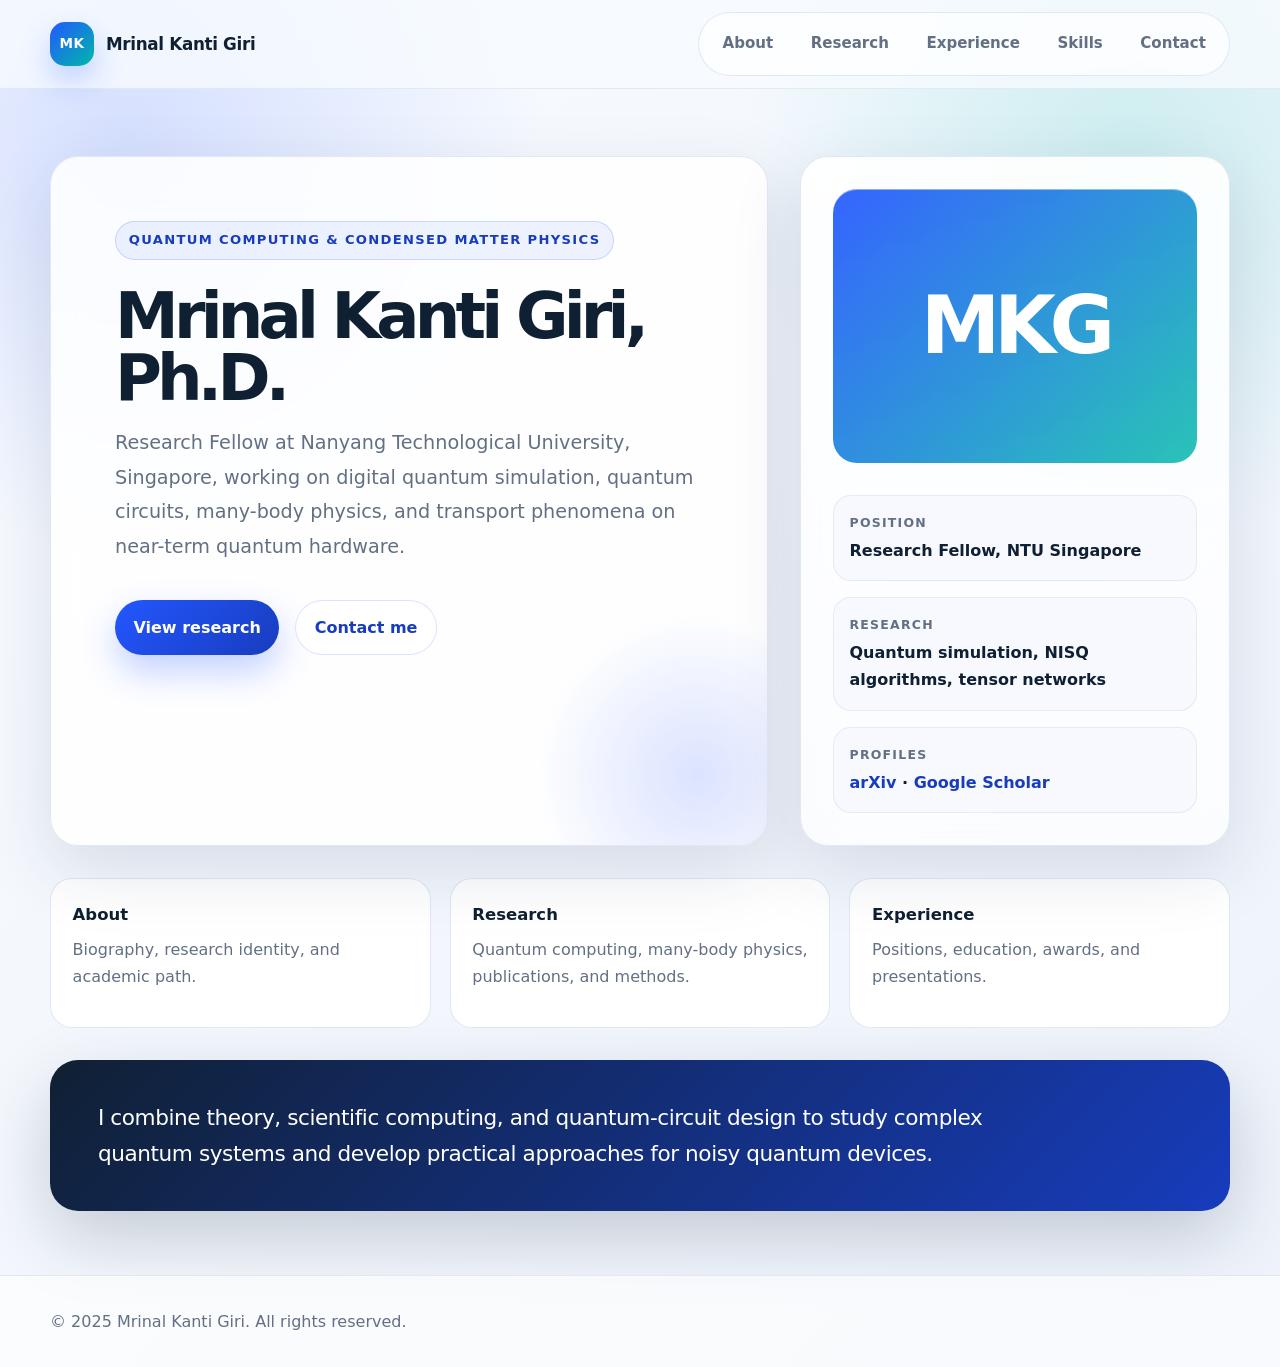
==== commit ef400364: "Modify the webpage" ====
--- a/index.html
+++ b/index.html
@@ -5,1052 +5,145 @@
   <meta name="viewport" content="width=device-width, initial-scale=1.0">
   <title>Mrinal Kanti Giri – Quantum Computing & Condensed Matter Physics</title>
   <style>
-    * {
-      margin: 0;
-      padding: 0;
-      box-sizing: border-box;
+    :root {
+      --bg: #eef3fb;
+      --surface: rgba(255, 255, 255, 0.86);
+      --surface-solid: #ffffff;
+      --ink: #102033;
+      --muted: #637083;
+      --soft: #dce6f2;
+      --brand: #2457ff;
+      --brand-dark: #173cbd;
+      --accent: #00b8a9;
+      --shadow: 0 24px 70px rgba(20, 39, 76, 0.13);
+      --radius: 28px;
     }
+    * { margin: 0; padding: 0; box-sizing: border-box; }
+    html { scroll-behavior: smooth; }
+    body {
+      min-height: 100vh;
+      font-family: Inter, ui-sans-serif, system-ui, -apple-system, BlinkMacSystemFont, "Segoe UI", Roboto, sans-serif;
+      color: var(--ink);
+      background:
+        radial-gradient(circle at 10% 10%, rgba(36, 87, 255, 0.16), transparent 26rem),
+        radial-gradient(circle at 88% 12%, rgba(0, 184, 169, 0.16), transparent 24rem),
+        linear-gradient(135deg, #f8fbff 0%, var(--bg) 100%);
+      line-height: 1.7;
+    }
+    a { color: inherit; text-decoration: none; }
+    .page-shell { width: min(1180px, calc(100% - 64px)); margin: 0 auto; }
+    header {
+      position: sticky; top: 0; z-index: 20;
+      backdrop-filter: blur(18px);
+      background: rgba(248, 251, 255, 0.78);
+      border-bottom: 1px solid rgba(220, 230, 242, 0.78);
+    }
+    .nav-wrap { min-height: 88px; display: flex; align-items: center; justify-content: space-between; gap: 2rem; }
+    .site-title { display: inline-flex; align-items: center; gap: 0.75rem; font-size: 1.05rem; font-weight: 800; letter-spacing: -0.02em; }
+    .site-title::before { content: "MK"; display: grid; place-items: center; width: 44px; height: 44px; border-radius: 15px; color: white; background: linear-gradient(135deg, var(--brand), var(--accent)); box-shadow: 0 14px 30px rgba(36, 87, 255, 0.25); font-size: 0.85rem; letter-spacing: 0.04em; }
+    nav ul { display: flex; align-items: center; gap: 0.35rem; list-style: none; padding: 0.45rem; border: 1px solid rgba(220, 230, 242, 0.9); border-radius: 999px; background: rgba(255, 255, 255, 0.68); }
+    nav a { display: inline-flex; padding: 0.72rem 1rem; border-radius: 999px; color: var(--muted); font-size: 0.94rem; font-weight: 650; transition: 0.25s ease; }
+    nav a:hover, nav a.active { color: white; background: linear-gradient(135deg, var(--brand), var(--brand-dark)); box-shadow: 0 12px 26px rgba(36, 87, 255, 0.22); }
+    main { padding: 4.2rem 0 0; }
+    .hero { display: grid; grid-template-columns: 1.25fr 0.75fr; gap: 2rem; align-items: stretch; margin-bottom: 2rem; }
+    .hero-card, .side-card, .content-card, .timeline-card, .list-card, .profile-card { border: 1px solid rgba(220, 230, 242, 0.9); background: var(--surface); box-shadow: var(--shadow); border-radius: var(--radius); backdrop-filter: blur(18px); }
+    .hero-card { position: relative; overflow: hidden; padding: 4rem; min-height: 440px; }
+    .hero-card::after { content: ""; position: absolute; right: -100px; bottom: -100px; width: 340px; height: 340px; border-radius: 50%; background: radial-gradient(circle, rgba(36, 87, 255, 0.16), transparent 67%); }
+    .eyebrow { display: inline-flex; gap: 0.5rem; align-items: center; padding: 0.45rem 0.8rem; border: 1px solid rgba(36, 87, 255, 0.18); border-radius: 999px; color: var(--brand-dark); background: rgba(36, 87, 255, 0.07); font-size: 0.82rem; font-weight: 800; text-transform: uppercase; letter-spacing: 0.1em; }
+    h1 { max-width: 790px; margin: 1.55rem 0 1rem; font-size: clamp(3.1rem, 5vw, 5.6rem); line-height: 0.98; letter-spacing: -0.075em; }
+    .lead { max-width: 780px; color: var(--muted); font-size: 1.2rem; line-height: 1.8; }
+    .hero-actions { display: flex; gap: 1rem; margin-top: 2.2rem; flex-wrap: wrap; }
+    .button { display: inline-flex; align-items: center; justify-content: center; min-height: 48px; padding: 0.82rem 1.15rem; border-radius: 999px; font-weight: 800; transition: 0.25s ease; }
+    .button.primary { color: white; background: linear-gradient(135deg, var(--brand), var(--brand-dark)); box-shadow: 0 16px 35px rgba(36, 87, 255, 0.28); }
+    .button.secondary { color: var(--brand-dark); background: #fff; border: 1px solid rgba(36, 87, 255, 0.16); }
+    .button:hover { transform: translateY(-2px); }
+    .side-card { display: flex; flex-direction: column; justify-content: space-between; gap: 2rem; padding: 2rem; background: linear-gradient(180deg, rgba(255,255,255,0.92), rgba(255,255,255,0.72)); }
+    .profile-mark { display: grid; place-items: center; width: 100%; aspect-ratio: 1 / 0.75; border-radius: 24px; background: linear-gradient(135deg, rgba(36, 87, 255, 0.92), rgba(0, 184, 169, 0.84)); color: white; font-size: 5rem; font-weight: 900; letter-spacing: -0.08em; box-shadow: inset 0 1px 0 rgba(255,255,255,0.45); }
+    .info-list { display: grid; gap: 1rem; }
+    .info-item { display: grid; gap: 0.25rem; padding: 1rem; border-radius: 18px; background: rgba(246, 249, 255, 0.88); border: 1px solid rgba(220, 230, 242, 0.75); }
+    .info-label { color: var(--muted); font-size: 0.78rem; font-weight: 800; text-transform: uppercase; letter-spacing: 0.1em; }
+    .info-value { font-weight: 800; }
+    .grid-section { display: grid; grid-template-columns: 0.9fr 1.1fr; gap: 2rem; margin: 2rem 0; align-items: start; }
+    .three-grid, .two-grid { display: grid; gap: 1.2rem; margin: 2rem 0; }
+    .three-grid { grid-template-columns: repeat(3, minmax(0, 1fr)); }
+    .two-grid { grid-template-columns: repeat(2, minmax(0, 1fr)); }
+    .content-card, .timeline-card, .list-card, .profile-card { padding: 2.2rem; }
+    .section-title { margin-bottom: 1rem; font-size: 1.75rem; line-height: 1.2; letter-spacing: -0.04em; }
+    .content-card p, .list-card p, .timeline-card p { color: var(--muted); font-size: 1.03rem; margin-bottom: 1rem; }
+    .mini-card { min-height: 150px; padding: 1.35rem; border-radius: 22px; background: var(--surface-solid); border: 1px solid rgba(220, 230, 242, 0.9); }
+    .mini-card strong { display:block; margin-bottom:0.45rem; font-size:1.03rem; }
+    .mini-card span, .muted { color: var(--muted); }
+    .timeline { position: relative; display: grid; gap: 1.2rem; margin-top: 1.5rem; }
+    .timeline::before { content: ""; position: absolute; top: 0.4rem; bottom: 0.4rem; left: 0.55rem; width: 2px; background: linear-gradient(var(--brand), var(--accent)); opacity: 0.45; }
+    .timeline-item { position: relative; padding-left: 2.25rem; }
+    .timeline-item::before { content: ""; position: absolute; left: 0.12rem; top: 0.42rem; width: 0.9rem; height: 0.9rem; border-radius: 50%; background: var(--surface-solid); border: 3px solid var(--brand); box-shadow: 0 0 0 6px rgba(36, 87, 255, 0.08); }
+    .timeline-date { color: var(--brand-dark); font-size: 0.84rem; font-weight: 900; text-transform: uppercase; letter-spacing: 0.08em; }
+    .timeline-role { margin-top: 0.15rem; font-weight: 850; }
+    .timeline-place { color: var(--muted); font-size: 0.96rem; }
+    .clean-list { list-style: none; display: grid; gap: 0.85rem; }
+    .clean-list li { padding: 1rem; border-radius: 18px; background: rgba(246, 249, 255, 0.88); border: 1px solid rgba(220, 230, 242, 0.75); color: var(--muted); }
+    .clean-list strong { color: var(--ink); }
+    .pub { display: grid; grid-template-columns: 42px 1fr; gap: 1rem; padding: 1.2rem; border-radius: 20px; background: rgba(246,249,255,.88); border: 1px solid rgba(220,230,242,.75); }
+    .pub-no { display:grid; place-items:center; width:42px; height:42px; border-radius:14px; color:#fff; background:linear-gradient(135deg,var(--brand),var(--accent)); font-weight:900; }
+    .pub-title { font-weight:850; line-height:1.35; }
+    .pub-meta { color:var(--muted); font-size:.95rem; margin-top:.25rem; }
+    .pub a, .link { color: var(--brand-dark); font-weight:800; }
+    .quote-card { margin: 2rem 0 4rem; padding: 2.5rem 3rem; border-radius: var(--radius); color: white; background: linear-gradient(135deg, #102033, #173cbd); box-shadow: 0 26px 70px rgba(16, 32, 51, 0.2); }
+    .quote-card p { max-width: 920px; font-size: 1.35rem; line-height: 1.65; letter-spacing: -0.02em; }
+    footer { border-top: 1px solid rgba(220, 230, 242, 0.85); padding: 2rem 0; color: var(--muted); background: rgba(255, 255, 255, 0.62); }
+    @media (max-width: 980px) { .page-shell { width: min(100% - 36px, 760px); } .nav-wrap { align-items: flex-start; flex-direction: column; padding: 1.2rem 0; } nav ul { width: 100%; justify-content: space-between; flex-wrap: wrap; border-radius: 24px; } .hero, .grid-section, .two-grid, .three-grid { grid-template-columns: 1fr; } .hero-card { min-height: auto; padding: 2.5rem; } }
+    @media (max-width: 640px) { h1 { font-size: 3rem; } .hero-card, .side-card, .content-card, .timeline-card, .list-card, .profile-card, .quote-card { padding: 1.5rem; border-radius: 22px; } nav a { padding: 0.62rem 0.78rem; } }
 
-    html {
-      scroll-behavior: smooth;
-    }
-
-    body {
-      font-family: -apple-system, BlinkMacSystemFont, 'Segoe UI', Roboto, Oxygen, Ubuntu, Cantarell, sans-serif;
-      line-height: 1.7;
-      color: #333;
-      background: #f8f9fb;
-      font-size: 15px;
-    }
-
-    @media (prefers-color-scheme: dark) {
-      body {
-        background: #0d1117;
-        color: #e5e5e5;
-      }
-    }
-
-    .container {
-      max-width: 900px;
-      margin: 0 auto;
-      padding: 0 2rem;
-    }
-
-    /* Header & Navigation */
-    header {
-      padding: 2rem 0;
-      border-bottom: 1px solid #e5e5e5;
-      margin-bottom: 2rem;
-      background: #fff;
-    }
-
-    @media (prefers-color-scheme: dark) {
-      header {
-        border-color: #333;
-        background: #161b22;
-      }
-    }
-
-    .site-title {
-      font-size: 1.5rem;
-      font-weight: 600;
-      margin-bottom: 1.5rem;
-      text-decoration: none;
-      color: #000;
-    }
-
-    @media (prefers-color-scheme: dark) {
-      .site-title {
-        color: #fff;
-      }
-    }
-
-    .site-title:hover {
-      text-decoration: underline;
-    }
-
-    nav ul {
-      list-style: none;
-      display: grid;
-      grid-template-columns: repeat(auto-fit, minmax(150px, 1fr));
-      gap: 0;
-      border-left: 1px solid #e5e5e5;
-    }
-
-    @media (prefers-color-scheme: dark) {
-      nav ul {
-        border-color: #333;
-      }
-    }
-
-    nav li {
-      border-right: 1px solid #e5e5e5;
-      border-bottom: 1px solid #e5e5e5;
-    }
-
-    @media (prefers-color-scheme: dark) {
-      nav li {
-        border-color: #333;
-      }
-    }
-
-    nav a {
-      display: block;
-      padding: 1rem;
-      text-decoration: none;
-      color: #666;
-      font-size: 0.95rem;
-      transition: background 0.2s;
-    }
-
-    @media (prefers-color-scheme: dark) {
-      nav a {
-        color: #999;
-      }
-    }
-
-    nav a:hover {
-      background: #f5f5f5;
-    }
-
-    @media (prefers-color-scheme: dark) {
-      nav a:hover {
-        background: #1a1a1a;
-      }
-    }
-
-    /* Main Content */
-    main {
-      margin: 2rem 0;
-    }
-
-    h1 {
-      font-size: 2.2rem;
-      margin: 1.5rem 0 0.5rem 0;
-      font-weight: 600;
-    }
-
-    h2 {
-      font-size: 1.5rem;
-      margin: 2rem 0 1rem 0;
-      font-weight: 600;
-      border-bottom: 1px solid #e5e5e5;
-      padding-bottom: 0.5rem;
-    }
-
-    @media (prefers-color-scheme: dark) {
-      h2 {
-        border-color: #333;
-      }
-    }
-
-    h3 {
-      font-size: 1.2rem;
-      margin: 1.5rem 0 0.75rem 0;
-      font-weight: 600;
-    }
-
-    p {
-      margin: 0 0 1rem 0;
-      text-align: justify;
-    }
-
-    a {
-      color: #0066cc;
-      text-decoration: none;
-    }
-
-    @media (prefers-color-scheme: dark) {
-      a {
-        color: #66b3ff;
-      }
-    }
-
-    a:hover {
-      text-decoration: underline;
-    }
-
-    /* About Section */
-    .bio-grid {
-      display: grid;
-      grid-template-columns: 1fr 1fr;
-      gap: 2rem;
-      margin: 2rem 0;
-      align-items: start;
-    }
-
-    @media (max-width: 768px) {
-      .bio-grid {
-        grid-template-columns: 1fr;
-      }
-    }
-
-    .bio-item {
-      padding-bottom: 1rem;
-      border-bottom: 1px solid #e5e5e5;
-    }
-
-    @media (prefers-color-scheme: dark) {
-      .bio-item {
-        border-color: #333;
-      }
-    }
-
-    .bio-item:last-child {
-      border-bottom: none;
-    }
-
-    .bio-title {
-      font-weight: 600;
-      color: #000;
-      margin-bottom: 0.25rem;
-    }
-
-    @media (prefers-color-scheme: dark) {
-      .bio-title {
-        color: #fff;
-      }
-    }
-
-    .bio-subtitle {
-      font-size: 0.95rem;
-      color: #666;
-    }
-
-    @media (prefers-color-scheme: dark) {
-      .bio-subtitle {
-        color: #999;
-      }
-    }
-
-    /* Research Interests */
-    .research-interest {
-      margin: 1.5rem 0;
-      padding: 1rem;
-      background: #fff;
-      border-left: 3px solid #0066cc;
-    }
-
-    @media (prefers-color-scheme: dark) {
-      .research-interest {
-        background: #161b22;
-        border-left-color: #66b3ff;
-      }
-    }
-
-    .research-interest strong {
-      display: block;
-      margin-bottom: 0.5rem;
-      color: #000;
-    }
-
-    @media (prefers-color-scheme: dark) {
-      .research-interest strong {
-        color: #fff;
-      }
-    }
-
-    /* Publications */
-    .publication {
-      margin: 2rem 0;
-      padding-bottom: 1.5rem;
-      border-bottom: 1px solid #e5e5e5;
-    }
-
-    @media (prefers-color-scheme: dark) {
-      .publication {
-        border-color: #333;
-      }
-    }
-
-    .publication:last-child {
-      border-bottom: none;
-    }
-
-    .pub-number {
-      display: inline-block;
-      background: #0066cc;
-      color: white;
-      width: 24px;
-      height: 24px;
-      border-radius: 50%;
-      text-align: center;
-      line-height: 24px;
-      margin-right: 0.5rem;
-      font-size: 0.85rem;
-      font-weight: 600;
-    }
-
-    @media (prefers-color-scheme: dark) {
-      .pub-number {
-        background: #66b3ff;
-        color: #000;
-      }
-    }
-
-    .pub-title {
-      font-weight: 600;
-      margin: 0.5rem 0;
-      color: #000;
-    }
-
-    @media (prefers-color-scheme: dark) {
-      .pub-title {
-        color: #fff;
-      }
-    }
-
-    .pub-authors {
-      font-size: 0.95rem;
-      color: #666;
-      margin: 0.25rem 0;
-    }
-
-    @media (prefers-color-scheme: dark) {
-      .pub-authors {
-        color: #999;
-      }
-    }
-
-    .pub-journal {
-      font-style: italic;
-      color: #666;
-      margin: 0.25rem 0;
-    }
-
-    @media (prefers-color-scheme: dark) {
-      .pub-journal {
-        color: #999;
-      }
-    }
-
-    .pub-links {
-      margin-top: 0.5rem;
-      font-size: 0.95rem;
-    }
-
-    /* Experience */
-    .job {
-      margin: 1.5rem 0;
-      padding-bottom: 1.5rem;
-      border-bottom: 1px solid #e5e5e5;
-    }
-
-    @media (prefers-color-scheme: dark) {
-      .job {
-        border-color: #333;
-      }
-    }
-
-    .job-title {
-      font-weight: 600;
-      color: #000;
-    }
-
-    @media (prefers-color-scheme: dark) {
-      .job-title {
-        color: #fff;
-      }
-    }
-
-    .job-place {
-      color: #666;
-      font-size: 0.95rem;
-    }
-
-    @media (prefers-color-scheme: dark) {
-      .job-place {
-        color: #999;
-      }
-    }
-
-    .job-dates {
-      color: #999;
-      font-size: 0.9rem;
-      margin-top: 0.25rem;
-    }
-
-    /* Skills */
-    .skills-grid {
-      display: grid;
-      grid-template-columns: 1fr 1fr;
-      gap: 2rem;
-      margin: 1.5rem 0;
-    }
-
-    @media (max-width: 768px) {
-      .skills-grid {
-        grid-template-columns: 1fr;
-      }
-    }
-
-    .skill-category h4 {
-      font-weight: 600;
-      margin-bottom: 0.75rem;
-      color: #000;
-    }
-
-    @media (prefers-color-scheme: dark) {
-      .skill-category h4 {
-        color: #fff;
-      }
-    }
-
-    .skill-category ul {
-      list-style: none;
-      padding-left: 0;
-    }
-
-    .skill-category li {
-      padding: 0.4rem 0;
-      color: #666;
-    }
-
-    @media (prefers-color-scheme: dark) {
-      .skill-category li {
-        color: #999;
-      }
-    }
-
-    .skill-category li:before {
-      content: "• ";
-      color: #0066cc;
-      font-weight: bold;
-      margin-right: 0.5rem;
-    }
-
-    /* Talks & Posters */
-    .talk {
-      margin: 1.25rem 0;
-      padding-bottom: 1rem;
-      border-bottom: 1px solid #e5e5e5;
-    }
-
-    @media (prefers-color-scheme: dark) {
-      .talk {
-        border-color: #333;
-      }
-    }
-
-    .talk:last-child {
-      border-bottom: none;
-    }
-
-    .talk-year {
-      font-weight: 600;
-      color: #0066cc;
-      font-size: 1.1rem;
-      margin-top: 1.5rem;
-      margin-bottom: 1rem;
-    }
-
-    @media (prefers-color-scheme: dark) {
-      .talk-year {
-        color: #66b3ff;
-      }
-    }
-
-    .talk-title {
-      font-weight: 600;
-      color: #000;
-    }
-
-    @media (prefers-color-scheme: dark) {
-      .talk-title {
-        color: #fff;
-      }
-    }
-
-    .talk-location {
-      color: #999;
-      font-size: 0.9rem;
-      margin-top: 0.25rem;
-    }
-
-    /* Footer */
-    footer {
-      margin-top: 4rem;
-      padding-top: 2rem;
-      padding-bottom: 2rem;
-      border-top: 1px solid #e5e5e5;
-      color: #666;
-      font-size: 0.9rem;
-      background: #fff;
-    }
-
-    @media (prefers-color-scheme: dark) {
-      footer {
-        border-color: #333;
-        color: #999;
-        background: #161b22;
-      }
-    }
-
-    .contact-info {
-      margin: 1.5rem 0;
-      line-height: 1.8;
-    }
-
-    .quote {
-      font-style: italic;
-      border-left: 3px solid #0066cc;
-      padding-left: 1.5rem;
-      margin: 2rem 0;
-      color: #666;
-    }
-
-    @media (prefers-color-scheme: dark) {
-      .quote {
-        border-color: #66b3ff;
-        color: #999;
-      }
-    }
-
-    /* Responsive */
-    @media (max-width: 768px) {
-      .container {
-        padding: 0 1rem;
-      }
-
-      nav ul {
-        grid-template-columns: 1fr;
-      }
-
-      h1 {
-        font-size: 1.8rem;
-      }
-
-      h2 {
-        font-size: 1.3rem;
-      }
-    }
   </style>
 </head>
 <body>
   <header>
-    <div class="container">
-      <a href="#" class="site-title">Mrinal Kanti Giri</a>
-      <nav>
+    <div class="page-shell nav-wrap">
+      <a href="index.html" class="site-title">Mrinal Kanti Giri</a>
+      <nav aria-label="Main navigation">
         <ul>
-          <li><a href="#about">About</a></li>
-          <li><a href="#research">Research</a></li>
-          <li><a href="#experience">Experience</a></li>
-          <li><a href="#skills">Skills</a></li>
-          <li><a href="#contact">Contact</a></li>
+          <li><a href="about.html">About</a></li>
+          <li><a href="research.html">Research</a></li>
+          <li><a href="experience.html">Experience</a></li>
+          <li><a href="skills.html">Skills</a></li>
+          <li><a href="contact.html">Contact</a></li>
         </ul>
       </nav>
     </div>
   </header>
 
-  <main class="container">
-    <div style="display: grid; grid-template-columns: 1fr 3fr; gap: 2rem; align-items: start; margin-bottom: 2rem;">
-      <div style="text-align: center;">
-        <img src="https://via.placeholder.com/150" alt="Mrinal Kanti Giri" style="width: 150px; height: 150px; border-radius: 8px; object-fit: cover;">
-      </div>
-      <div>
-        <h1 style="margin-top: 0;">Mrinal Kanti Giri, Ph.D.</h1>
-        <p><strong>Quantum Computing & Condensed Matter Physics Researcher</strong></p>
-        <p>Research Fellow, School of Physical and Mathematical Sciences, Nanyang Technological University, Singapore</p>
-        <p style="margin-top: 1rem;">
-          <a href="https://scholar.google.com/citations?user=YOUR_GOOGLE_SCHOLAR_ID" target="_blank" style="margin-right: 1rem;">Google Scholar</a> · 
-          <a href="https://arxiv.org/search/?query=Mrinal+Giri&searchtype=author&source=header" target="_blank" style="margin-left: 1rem;">arXiv</a>
-        </p>
-      </div>
-    </div>
-
-    <!-- About Section -->
-    <section id="about">
-      <h2>About</h2>
-      
-      <p>I am a theoretical and computational physicist specialized in quantum computing, quantum many-body physics, and condensed matter systems. My research focuses on bridging fundamental quantum physics with practical implementations on near-term quantum devices. I use a combination of analytical methods, tensor-network techniques, and quantum circuit design to explore novel quantum phenomena and develop efficient quantum algorithms.</p>
-
-      <p>Currently, I am a Research Fellow at Nanyang Technological University, Singapore, where I work on digital quantum simulations and quantum circuit optimization for IBM superconducting hardware. My research interests span quantum transport, localization phenomena, topological properties, and the development of robust quantum algorithms for NISQ (Noisy Intermediate-Scale Quantum) devices.</p>
-
-      <p>I believe in the power of rigorous theoretical understanding combined with pragmatic computational approaches to advance quantum science and technology.</p>
-
-      <h3>Contact Information</h3>
-      <div class="contact-info">
-        <strong>Email:</strong> <a href="mailto:mrinalphy333@gmail.com">mrinalphy333@gmail.com</a><br>
-        <strong>Phone:</strong> +91-7699795537<br>
-        <strong>LinkedIn:</strong> <a href="https://linkedin.com/in/mrinal-kanti-giri" target="_blank">mrinal-kanti-giri</a>
-      </div>
-    </section>
-
-    <!-- Research Section -->
-    <section id="research">
-      <h2>Research</h2>
-
-      <h3>Brief Biography</h3>
-      <div style="display: grid; grid-template-columns: repeat(4, 1fr); gap: 1.5rem; margin: 1.5rem 0;">
-        <div class="bio-item">
-          <div class="bio-title">Research Fellow</div>
-          <div class="bio-subtitle">NTU, Singapore<br><small>(2025 – present)</small></div>
-        </div>
-        <div class="bio-item">
-          <div class="bio-title">Postdoc</div>
-          <div class="bio-subtitle">NTHU, Taiwan<br><small>(2023 – 2025)</small></div>
-        </div>
-        <div class="bio-item">
-          <div class="bio-title">Postdoc</div>
-          <div class="bio-subtitle">TCG-CREST, India<br><small>(2022 – 2023)</small></div>
-        </div>
-        <div class="bio-item">
-          <div class="bio-title">Ph.D.</div>
-          <div class="bio-subtitle">IIT Guwahati<br><small>(2018 – 2022)</small></div>
+  <main class="page-shell">
+    <section class="hero" aria-labelledby="home-title">
+      <div class="hero-card">
+        <span class="eyebrow">Quantum Computing & Condensed Matter Physics</span>
+        <h1 id="home-title">Mrinal Kanti Giri, Ph.D.</h1>
+        <p class="lead">Research Fellow at Nanyang Technological University, Singapore, working on digital quantum simulation, quantum circuits, many-body physics, and transport phenomena on near-term quantum hardware.</p>
+        <div class="hero-actions">
+          <a class="button primary" href="research.html">View research</a>
+          <a class="button secondary" href="contact.html">Contact me</a>
         </div>
       </div>
-
-      <h3>Research Overview</h3>
-
-      <p class="quote">"The behavior of things in the small scale is so fantastic!" – Richard Feynman</p>
-
-      <p>My research explores the collective quantum phenomena that emerge when many particles interact with one another. I investigate how to simulate and observe these phenomena on quantum computers, particularly focusing on near-term quantum devices with limited resources.</p>
-
-      <h4 style="margin-top: 1.5rem; margin-bottom: 1rem;">Key Research Areas:</h4>
-
-      <div class="research-interest">
-        <strong>Quantum Computing on NISQ Devices</strong>
-        Designing and optimizing quantum circuits for current and near-future quantum computers. I focus on implementing quantum algorithms that can extract useful information from imperfect devices.
-      </div>
-
-      <div class="research-interest">
-        <strong>Digital Quantum Simulation</strong>
-        Mapping condensed matter physics problems onto quantum hardware through careful circuit design. This bridges theoretical predictions and experimental implementations.
-      </div>
-
-      <div class="research-interest">
-        <strong>Quantum Many-Body Physics</strong>
-        Studying quantum phase transitions, localization phenomena, and exotic quantum states in low-dimensional systems using both analytical and numerical approaches.
-      </div>
-
-      <div class="research-interest">
-        <strong>Flat-Band Systems & Topological Phenomena</strong>
-        Investigating quantum transport in special lattice geometries where interactions dominate and topological properties become crucial.
-      </div>
-
-      <div class="research-interest">
-        <strong>Tensor-Network Methods</strong>
-        Developing and applying efficient numerical techniques (DMRG, TEBD, TDVP) for classical simulation of quantum systems and ground state properties.
-      </div>
-
-      <!-- Open to Collaboration Section -->
-      <h3 style="margin-top: 2.5rem; color: #0066cc;">Collaborative Research & Open Invitation</h3>
-      <p>I am actively seeking collaborations with researchers interested in:</p>
-      <ul style="list-style: none; padding: 0; margin-top: 1rem;">
-        <li style="padding: 0.5rem 0; border-bottom: 1px solid #e5e5e5;">• <strong>Quantum algorithms for NISQ devices:</strong> Novel quantum circuit designs and variational approaches</li>
-        <li style="padding: 0.5rem 0; border-bottom: 1px solid #e5e5e5;">• <strong>Many-body physics on quantum hardware:</strong> Digital simulations of condensed matter models</li>
-        <li style="padding: 0.5rem 0; border-bottom: 1px solid #e5e5e5;">• <strong>Topological quantum computing:</strong> Anyons, braiding, and topological error correction</li>
-        <li style="padding: 0.5rem 0; border-bottom: 1px solid #e5e5e5;">• <strong>Gauge theories on quantum simulators:</strong> Schwinger model, lattice gauge theories, and related physics</li>
-        <li style="padding: 0.5rem 0;">• <strong>Quantum optimization and machine learning:</strong> Practical applications of quantum algorithms</li>
-      </ul>
-      <p style="margin-top: 1.5rem; padding: 1rem; background: #f9f9f9; border-left: 3px solid #0066cc;">
-        <strong>Interested in collaborating?</strong> Please reach out at <a href="mailto:mrinalphy333@gmail.com">mrinalphy333@gmail.com</a>. I welcome inquiries from undergraduate students, graduate students, postdocs, and established researchers.
-      </p>
-
-      <!-- Publications -->
-      <h3 style="margin-top: 2rem;">Research Highlights: Latest Work</h3>
-      
-      <div style="margin: 1.5rem 0; padding: 1.5rem; background: #fff; border-left: 4px solid #0066cc; border-radius: 4px;">
-        <strong style="color: #000; font-size: 1.05rem;">Paper 1: Digital Quantum Simulation of Flat-Band Dynamics (2025)</strong>
-        <p style="margin-top: 0.75rem; font-size: 0.95rem;">
-          <em>M. K. Giri and P. Chen</em><br>
-          In this work, we demonstrate how to digitally simulate flat-band systems—exotic quantum states where energy becomes independent of momentum—on near-term quantum computers. Flat bands are fascinating because interactions completely dominate their physics, making them ideal platforms for exploring novel quantum phenomena.
-        </p>
-        <p style="margin-top: 0.75rem; font-size: 0.95rem;">
-          <strong>Key Contribution:</strong> We develop efficient quantum circuits that map the physics of tunable quantum transport in flat-band materials onto IBM superconducting qubits. The circuit designs minimize the number of two-qubit gates, critical for reducing noise on NISQ devices. Our simulations reveal transport suppression phenomena not easily accessible to classical computers.
-        </p>
-        <div style="margin-top: 1rem; padding: 1rem; background: #f5f5f5; border-radius: 4px;">
-          <p style="font-size: 0.9rem; margin: 0;">📊 <strong>Figure:</strong> Quantum circuit diagram showing the encoding of flat-band Hamiltonian and evolution under digital simulation</p>
-          <img src="https://via.placeholder.com/500x250" alt="Flat-band quantum circuit" style="width: 100%; max-width: 500px; margin-top: 0.75rem; border-radius: 4px;">
+      <aside class="side-card">
+        <div class="profile-mark">MKG</div>
+        <div class="info-list">
+          <div class="info-item"><span class="info-label">Position</span><span class="info-value">Research Fellow, NTU Singapore</span></div>
+          <div class="info-item"><span class="info-label">Research</span><span class="info-value">Quantum simulation, NISQ algorithms, tensor networks</span></div>
+          <div class="info-item"><span class="info-label">Profiles</span><span class="info-value"><a class="link" href="https://arxiv.org/search/?query=Mrinal+Giri&searchtype=author" target="_blank">arXiv</a> · <a class="link" href="https://scholar.google.com/citations?user=YOUR_ID" target="_blank">Google Scholar</a></span></div>
         </div>
-        <div style="margin-top: 0.75rem;">
-          <a href="https://doi.org/10.48550/arXiv.2508.08734" target="_blank">arXiv:2508.08734</a>
-        </div>
-      </div>
-
-      <div style="margin: 1.5rem 0; padding: 1.5rem; background: #fff; border-left: 4px solid #00a854; border-radius: 4px;">
-        <strong style="color: #000; font-size: 1.05rem;">Paper 2: Topological Quantum Walks on NISQ Devices (2025)</strong>
-        <p style="margin-top: 0.75rem; font-size: 0.95rem;">
-          <em>M. K. Giri and S. B. Mandal</em><br>
-          Topological quantum walks represent a fascinating intersection of topology and quantum dynamics. We propose a protocol to realize these walks—where the walker's trajectory exhibits protection against disorder—on real quantum hardware.
-        </p>
-        <p style="margin-top: 0.75rem; font-size: 0.95rem;">
-          <strong>Key Contribution:</strong> We design quantum circuits that implement topological quantum walks using a qubit-efficient encoding. The protocol is resilient to certain types of noise and demonstrates how topological protection can be harnessed in quantum algorithms. Experimental implementation on IBM Heron and other systems shows good agreement with theoretical predictions.
-        </p>
-        <div style="margin-top: 1rem; padding: 1rem; background: #f5f5f5; border-radius: 4px;">
-          <p style="font-size: 0.9rem; margin: 0;">📊 <strong>Figure:</strong> Probability distribution of walker position showing topological protection—the walker avoids disorder-induced localization</p>
-          <img src="https://via.placeholder.com/500x250" alt="Topological walk probability" style="width: 100%; max-width: 500px; margin-top: 0.75rem; border-radius: 4px;">
-        </div>
-        <div style="margin-top: 0.75rem;">
-          <a href="https://doi.org/10.1088/1402-4896/adb244" target="_blank">Physica Scripta, vol. 100 (2025)</a>
-        </div>
-      </div>
-
-      <div style="margin: 1.5rem 0; padding: 1.5rem; background: #fff; border-left: 4px solid #ff7a45; border-radius: 4px;">
-        <strong style="color: #000; font-size: 1.05rem;">Paper 3: Flux-Enhanced Localization in Interacting Bosons (2024)</strong>
-        <p style="margin-top: 0.75rem; font-size: 0.95rem;">
-          <em>M. K. Giri, B. Paul, and T. Mishra</em><br>
-          This study investigates a counterintuitive phenomenon: how artificial magnetic fields (gauge potentials) can actually enhance localization of quantum particles on a ladder geometry. Normally, we expect particles to spread out, but interactions and geometry conspire to trap them.
-        </p>
-        <p style="margin-top: 0.75rem; font-size: 0.95rem;">
-          <strong>Key Contribution:</strong> We use DMRG and analytical methods to reveal a rich phase diagram exhibiting multiple localization transitions. The reentrant delocalization—where increasing the field strength first localizes, then delocalizes particles—opens new avenues for quantum control in ultracold atom experiments. Results have direct implications for quantum simulation platforms.
-        </p>
-        <div style="margin-top: 1rem; padding: 1rem; background: #f5f5f5; border-radius: 4px;">
-          <p style="font-size: 0.9rem; margin: 0;">📊 <strong>Figure:</strong> Phase diagram showing localization transitions as a function of artificial gauge field strength and interaction strength</p>
-          <img src="https://via.placeholder.com/500x250" alt="Localization phase diagram" style="width: 100%; max-width: 500px; margin-top: 0.75rem; border-radius: 4px;">
-        </div>
-        <div style="margin-top: 0.75rem;">
-          <a href="https://doi.org/10.1103/PhysRevA.109.043308" target="_blank">Physical Review A, vol. 109 (2024)</a>
-        </div>
-      </div>
-
-      <!-- Publications -->
-
-      <div class="publication">
-        <span class="pub-number">1</span>
-        <div class="pub-title">Digital quantum simulation of flat-band and all-bands-flat dynamics for tunable quantum transport</div>
-        <div class="pub-authors">M. K. Giri and P. Chen</div>
-        <div class="pub-journal">arXiv preprint arXiv:2508.08734 (2025)</div>
-        <div class="pub-links">
-          <a href="https://doi.org/10.48550/arXiv.2508.08734" target="_blank">arXiv →</a>
-        </div>
-      </div>
-
-      <div class="publication">
-        <span class="pub-number">2</span>
-        <div class="pub-title">Realizing topological quantum walks on NISQ digital quantum computer</div>
-        <div class="pub-authors">M. K. Giri and S. B. Mandal</div>
-        <div class="pub-journal">Physica Scripta, vol. 100, p. 035111 (2025)</div>
-        <div class="pub-links">
-          <a href="https://doi.org/10.1088/1402-4896/adb244" target="_blank">DOI →</a>
-        </div>
-      </div>
-
-      <div class="publication">
-        <span class="pub-number">3</span>
-        <div class="pub-title">Flux enhanced localization and reentrant delocalization in the quantum walk of interacting bosons on two-leg ladder</div>
-        <div class="pub-authors">M. K. Giri, B. Paul, and T. Mishra</div>
-        <div class="pub-journal">Physical Review A, vol. 109, p. 043308 (2024)</div>
-        <div class="pub-links">
-          <a href="https://doi.org/10.1103/PhysRevA.109.043308" target="_blank">DOI →</a>
-        </div>
-      </div>
-
-      <div class="publication">
-        <span class="pub-number">4</span>
-        <div class="pub-title">Flux-induced reentrant dynamics in the quantum walk of interacting bosons</div>
-        <div class="pub-authors">M. K. Giri, B. Paul, and T. Mishra</div>
-        <div class="pub-journal">Physical Review A, vol. 108, p. 063319 (2023)</div>
-        <div class="pub-links">
-          <a href="https://doi.org/10.1103/PhysRevA.108.063319" target="_blank">DOI →</a>
-        </div>
-      </div>
-
-      <div class="publication">
-        <span class="pub-number">5</span>
-        <div class="pub-title">Quantum phases of constrained bosons on a two-leg bose-hubbard ladder</div>
-        <div class="pub-authors">A. Padhan, R. Parida, S. Lahiri, M. K. Giri, and T. Mishra</div>
-        <div class="pub-journal">Physical Review A, vol. 108, p. 013316 (2023)</div>
-        <div class="pub-links">
-          <a href="https://doi.org/10.1103/PhysRevA.108.013316" target="_blank">DOI →</a>
-        </div>
-      </div>
-
-      <div class="publication">
-        <span class="pub-number">6</span>
-        <div class="pub-title">Signatures of non-trivial pairing in the quantum walk of two-component bosons</div>
-        <div class="pub-authors">M. K. Giri, S. Mondal, B. P. Das, and T. Mishra</div>
-        <div class="pub-journal">Physical Review Letters, vol. 129, p. 050601 (2022)</div>
-        <div class="pub-links">
-          <a href="https://doi.org/10.1103/PhysRevLett.129.050601" target="_blank">DOI →</a>
-        </div>
-      </div>
-
-      <div class="publication">
-        <span class="pub-number">7</span>
-        <div class="pub-title">Emergence of multiple localization transitions in a one-dimensional quasiperiodic lattice</div>
-        <div class="pub-authors">A. Padhan, M. K. Giri, S. Mondal, and T. Mishra</div>
-        <div class="pub-journal">Physical Review B, vol. 105, p. L220201 (2022)</div>
-        <div class="pub-links">
-          <a href="https://doi.org/10.1103/PhysRevB.105.L220201" target="_blank">DOI →</a>
-        </div>
-      </div>
-
-      <div class="publication">
-        <span class="pub-number">8</span>
-        <div class="pub-title">Two component quantum walk in one-dimensional lattice with hopping imbalance</div>
-        <div class="pub-authors">M. K. Giri, S. Mondal, B. P. Das, and T. Mishra</div>
-        <div class="pub-journal">Scientific Reports, vol. 11, p. 22056 (2021)</div>
-        <div class="pub-links">
-          <a href="https://doi.org/10.1038/s41598-021-01230-5" target="_blank">DOI →</a>
-        </div>
-      </div>
-
-      <!-- Code Repositories -->
-      <h3 style="margin-top: 2rem;">Code Repositories & Resources</h3>
-      <p>Open-source code and resources developed during my research:</p>
-
-      <div style="display: grid; grid-template-columns: 1fr 1fr; gap: 1.5rem; margin: 1.5rem 0;">
-        <!-- Quantum Physics Libraries -->
-        <div style="grid-column: 1 / -1;">
-          <h4 style="color: #0066cc; margin-bottom: 1rem; font-size: 1rem;">Quantum Physics Libraries</h4>
-        </div>
-
-        <div style="padding: 1rem; background: #fff; border: 1px solid #e5e5e5; border-radius: 6px;">
-          <strong>cDMRG: Continuous DMRG</strong>
-          <p style="font-size: 0.9rem; color: #666; margin: 0.5rem 0;">Density-Matrix Renormalization Group implementation for continuous quantum systems. Extends DMRG beyond lattice systems to handle inhomogeneous potentials and time-dependent scenarios.</p>
-          <div style="font-size: 0.85rem; margin: 0.75rem 0; color: #999;">
-            <strong>Language:</strong> Python · <strong>Dependencies:</strong> NumPy, scipy, TeNPy
-          </div>
-          <a href="https://github.com/mrinal-kanti-giri/cDMRG" target="_blank" style="font-size: 0.9rem; color: #0066cc;">→ GitHub Repository</a>
-        </div>
-
-        <div style="padding: 1rem; background: #fff; border: 1px solid #e5e5e5; border-radius: 6px;">
-          <strong>QuBond: Quantum Many-Body Solver</strong>
-          <p style="font-size: 0.9rem; color: #666; margin: 0.5rem 0;">Integrated toolkit for solving quantum many-body problems using MPS, TEBD, and TDVP. Includes support for bosons, fermions, and spins with arbitrary interactions.</p>
-          <div style="font-size: 0.85rem; margin: 0.75rem 0; color: #999;">
-            <strong>Language:</strong> Python · <strong>Dependencies:</strong> TeNPy, QuTiP
-          </div>
-          <a href="https://github.com/mrinal-kanti-giri/QuBond" target="_blank" style="font-size: 0.9rem; color: #0066cc;">→ GitHub Repository</a>
-        </div>
-
-        <div style="padding: 1rem; background: #fff; border: 1px solid #e5e5e5; border-radius: 6px;">
-          <strong>LocalizationTools: Many-Body Localization</strong>
-          <p style="font-size: 0.9rem; color: #666; margin: 0.5rem 0;">Comprehensive toolkit for studying localization phenomena in quantum systems. Includes routines for disorder averaging, level statistics, and entanglement analysis.</p>
-          <div style="font-size: 0.85rem; margin: 0.75rem 0; color: #999;">
-            <strong>Language:</strong> Python · <strong>Dependencies:</strong> NumPy, Matplotlib
-          </div>
-          <a href="https://github.com/mrinal-kanti-giri/LocalizationTools" target="_blank" style="font-size: 0.9rem; color: #0066cc;">→ GitHub Repository</a>
-        </div>
-
-        <!-- Quantum Circuit Libraries -->
-        <div style="grid-column: 1 / -1; margin-top: 1rem;">
-          <h4 style="color: #0066cc; margin-bottom: 1rem; font-size: 1rem;">Quantum Circuit Libraries</h4>
-        </div>
-
-        <div style="padding: 1rem; background: #fff; border: 1px solid #e5e5e5; border-radius: 6px;">
-          <strong>QCircuit: Quantum Walk Implementation</strong>
-          <p style="font-size: 0.9rem; color: #666; margin: 0.5rem 0;">Qiskit-based library for implementing quantum walks on IBM quantum processors. Includes circuit optimization and noise mitigation strategies for NISQ devices.</p>
-          <div style="font-size: 0.85rem; margin: 0.75rem 0; color: #999;">
-            <strong>Framework:</strong> Qiskit, IBM Quantum · <strong>Python 3.8+</strong>
-          </div>
-          <a href="https://github.com/mrinal-kanti-giri/QCircuit-QuantumWalks" target="_blank" style="font-size: 0.9rem; color: #0066cc;">→ GitHub Repository</a>
-        </div>
-
-        <div style="padding: 1rem; background: #fff; border: 1px solid #e5e5e5; border-radius: 6px;">
-          <strong>FlatBandSimulator: Digital Simulation Suite</strong>
-          <p style="font-size: 0.9rem; color: #666; margin: 0.5rem 0;">Complete implementation of flat-band Hamiltonian digital simulation. Supports variational approaches (VQE) and Trotter-based evolution on superconducting qubits.</p>
-          <div style="font-size: 0.85rem; margin: 0.75rem 0; color: #999;">
-            <strong>Framework:</strong> Qiskit, Qiskit-Aer · <strong>IBM Heron Compatible</strong>
-          </div>
-          <a href="https://github.com/mrinal-kanti-giri/FlatBandSimulator" target="_blank" style="font-size: 0.9rem; color: #0066cc;">→ GitHub Repository</a>
-        </div>
-
-        <div style="padding: 1rem; background: #fff; border: 1px solid #e5e5e5; border-radius: 6px;">
-          <strong>TopologyCircuits: Topological Quantum States</strong>
-          <p style="font-size: 0.9rem; color: #666; margin: 0.5rem 0;">Library for generating topological quantum states and anyonic excitations on quantum circuits. Includes braiding and measurement protocols.</p>
-          <div style="font-size: 0.85rem; margin: 0.75rem 0; color: #999;">
-            <strong>Framework:</strong> Qiskit, Cirq · <strong>Supports Multiple Backends</strong>
-          </div>
-          <a href="https://github.com/mrinal-kanti-giri/TopologyCircuits" target="_blank" style="font-size: 0.9rem; color: #0066cc;">→ GitHub Repository</a>
-        </div>
-
-        <div style="padding: 1rem; background: #fff; border: 1px solid #e5e5e5; border-radius: 6px;">
-          <strong>VariationalQAlgorithms: VQE & QAOA</strong>
-          <p style="font-size: 0.9rem; color: #666; margin: 0.5rem 0;">Optimized implementations of variational quantum algorithms tailored for condensed matter and many-body physics problems. Includes custom ansätze and hybrid classical-quantum solvers.</p>
-          <div style="font-size: 0.85rem; margin: 0.75rem 0; color: #999;">
-            <strong>Framework:</strong> Qiskit Nature, PyQMR · <strong>Production Ready</strong>
-          </div>
-          <a href="https://github.com/mrinal-kanti-giri/VariationalQAlgorithms" target="_blank" style="font-size: 0.9rem; color: #0066cc;">→ GitHub Repository</a>
-        </div>
-      </div>
-
-      <!-- Talks & Posters -->
-      <h3 style="margin-top: 2rem;">Talks & Conference Presentations</h3>
-
-      <div class="talk-year">2026</div>
-      <div class="talk">
-        <div class="talk-title">Poster: ICTP-IBM School on Quantum Computing and Simulation</div>
-        <div class="talk-location">May 2026 · ICTP, Trieste, Italy</div>
-      </div>
-
-      <div class="talk">
-        <div class="talk-title">Invited Talk: Emerging Trends and Recent Advances in Quantum Computing and Quantum Technologies</div>
-        <div class="talk-location">March 2026 · NMIT, Bengaluru, India</div>
-      </div>
-
-      <div class="talk">
-        <div class="talk-title">Oral Presentation: APS March Meeting</div>
-        <div class="talk-location">March 2026 · Colorado, USA</div>
-      </div>
-
-      <div class="talk-year">2024</div>
-      <div class="talk">
-        <div class="talk-title">Poster: Recent Progress in Many-Body Theories (RPMBT22)</div>
-        <div class="talk-location">September 2024 · University of Tsukuba, Tsukuba, Japan</div>
-      </div>
-
-      <div class="talk">
-        <div class="talk-title">Poster: Ultracold Atoms Japan 2024</div>
-        <div class="talk-location">April 2024 · OIST, Okinawa, Japan</div>
-      </div>
-
-      <div class="talk-year">2023</div>
-      <div class="talk">
-        <div class="talk-title">Poster: 3rd International Quantum Tensor Network (IQTN) Plenary Meeting</div>
-        <div class="talk-location">July 2023 · TUM Raitenhaslach, Germany</div>
-      </div>
-
-      <div class="talk-year">2022</div>
-      <div class="talk">
-        <div class="talk-title">Talk: Young Investigators Meet on Quantum Condensed Matter Theory (YIMQCMT 2022)</div>
-        <div class="talk-location">October 2022 · NISER, Bhubaneswar, India</div>
-      </div>
-
-      <div class="talk">
-        <div class="talk-title">Talk: Annual Conference on Quantum Condensed Matter (QMAT 2022)</div>
-        <div class="talk-location">September 2022 · IIT Kanpur, India</div>
-      </div>
-
-      <div class="talk-year">2020</div>
-      <div class="talk">
-        <div class="talk-title">Poster: Fundamental Sciences & Quantum Technologies using Atomic Systems</div>
-        <div class="talk-location">September 2020 · Physical Research Laboratory (PRL), Ahmedabad, India</div>
-      </div>
-
+      </aside>
     </section>
-
-    <!-- Experience Section -->
-    <section id="experience">
-      <h2>Experience</h2>
-
-      <h3>Current Position</h3>
-      <div class="job">
-        <div class="job-title">Research Fellow</div>
-        <div class="job-place">School of Physical and Mathematical Sciences (SPMS), Nanyang Technological University, Singapore</div>
-        <div class="job-dates">May 2025 – Present</div>
-      </div>
-
-      <h3>Past Positions</h3>
-      <div class="job">
-        <div class="job-title">Postdoctoral Research Fellow</div>
-        <div class="job-place">Department of Physics, National Tsing Hua University, Hsinchu, Taiwan</div>
-        <div class="job-dates">October 2023 – April 2025</div>
-      </div>
-
-      <div class="job">
-        <div class="job-title">Postdoctoral Fellow</div>
-        <div class="job-place">Centre for Quantum Engineering, Research and Education (CQuERE), TCG-CREST, Kolkata, India</div>
-        <div class="job-dates">July 2022 – September 2023</div>
-      </div>
-
-      <h3>Education</h3>
-      <div class="job">
-        <div class="job-title">Ph.D. in Physics</div>
-        <div class="job-place">Indian Institute of Technology, Guwahati, India</div>
-        <div class="job-dates">2018 – 2022</div>
-        <p><em>Thesis:</em> Quantum dynamics of low dimensional interacting systems using continuous-time quantum walk</p>
-      </div>
-
-      <div class="job">
-        <div class="job-title">M.Sc. in Physics</div>
-        <div class="job-place">Indian Institute of Technology, Guwahati, India</div>
-        <div class="job-dates">2016 – 2018</div>
-        <p>CPI: 8.25/10</p>
-      </div>
-
-      <div class="job">
-        <div class="job-title">B.Sc. in Physics</div>
-        <div class="job-place">Midnapore College, Midnapore, India (Vidyasagar University)</div>
-        <div class="job-dates">2011 – 2014</div>
-        <p>Percentage: 62.2%</p>
-      </div>
-
-      <h3>Awards & Recognition</h3>
-      <div class="job">
-        <div class="job-title">CSIR-NET (2018)</div>
-        <div class="job-place">All India Rank – 90</div>
-      </div>
-
-      <div class="job">
-        <div class="job-title">INSPIRE Scholarship (2014)</div>
-        <div class="job-place">Qualified among top 1% of students in West Bengal, India</div>
-      </div>
+    <section class="three-grid">
+      <a class="mini-card" href="about.html"><strong>About</strong><span>Biography, research identity, and academic path.</span></a>
+      <a class="mini-card" href="research.html"><strong>Research</strong><span>Quantum computing, many-body physics, publications, and methods.</span></a>
+      <a class="mini-card" href="experience.html"><strong>Experience</strong><span>Positions, education, awards, and presentations.</span></a>
     </section>
-
-    <!-- Skills Section -->
-    <section id="skills">
-      <h2>Skills</h2>
-
-      <div class="skills-grid">
-        <div class="skill-category">
-          <h4>Programming Languages</h4>
-          <ul>
-            <li>Python</li>
-            <li>Qiskit & IBM Quantum</li>
-            <li>LaTeX</li>
-          </ul>
-        </div>
-
-        <div class="skill-category">
-          <h4>Quantum Algorithms</h4>
-          <ul>
-            <li>Quantum Circuit Design</li>
-            <li>Variational Quantum Algorithms</li>
-            <li>Digital Quantum Simulation</li>
-            <li>Circuit Optimization</li>
-          </ul>
-        </div>
-
-        <div class="skill-category">
-          <h4>Tensor Network Methods</h4>
-          <ul>
-            <li>DMRG</li>
-            <li>TEBD</li>
-            <li>TDVP</li>
-            <li>MPS</li>
-          </ul>
-        </div>
-
-        <div class="skill-category">
-          <h4>Computational & Analytical</h4>
-          <ul>
-            <li>Exact Diagonalization</li>
-            <li>Mean-Field Theory</li>
-            <li>Numerical Simulations</li>
-            <li>Scientific Computing</li>
-          </ul>
-        </div>
-      </div>
-
-      <h3>Research & Academic Skills</h3>
-      <ul style="list-style: none; padding: 0;">
-        <li style="padding: 0.5rem 0;">• Advanced knowledge of quantum mechanics and condensed matter physics</li>
-        <li style="padding: 0.5rem 0;">• Scientific research design and data analysis</li>
-        <li style="padding: 0.5rem 0;">• Technical and scientific writing</li>
-        <li style="padding: 0.5rem 0;">• Languages: English (fluent), Bengali (native)</li>
-      </ul>
-    </section>
-
-    <!-- Contact Section -->
-    <section id="contact">
-      <h2>Contact</h2>
-
-      <p><strong>Email:</strong> <a href="mailto:mrinalphy333@gmail.com">mrinalphy333@gmail.com</a></p>
-      <p><strong>Phone:</strong> +91-7699795537</p>
-      <p><strong>Current Location:</strong> Nanyang Technological University, Singapore</p>
-      <p><strong>LinkedIn:</strong> <a href="https://linkedin.com/in/mrinal-kanti-giri" target="_blank">linkedin.com/in/mrinal-kanti-giri</a></p>
-
-    </section>
-
+    <section class="quote-card"><p>I combine theory, scientific computing, and quantum-circuit design to study complex quantum systems and develop practical approaches for noisy quantum devices.</p></section>
   </main>
 
   <footer>
-    <div class="container">
-      <p>© 2025 Mrinal Kanti Giri. This website is best viewed with current versions of modern web browsers.</p>
-      <p>Last updated: May 2025</p>
+    <div class="page-shell">
+      <p>© 2025 Mrinal Kanti Giri. All rights reserved.</p>
     </div>
   </footer>
-
 </body>
 </html>
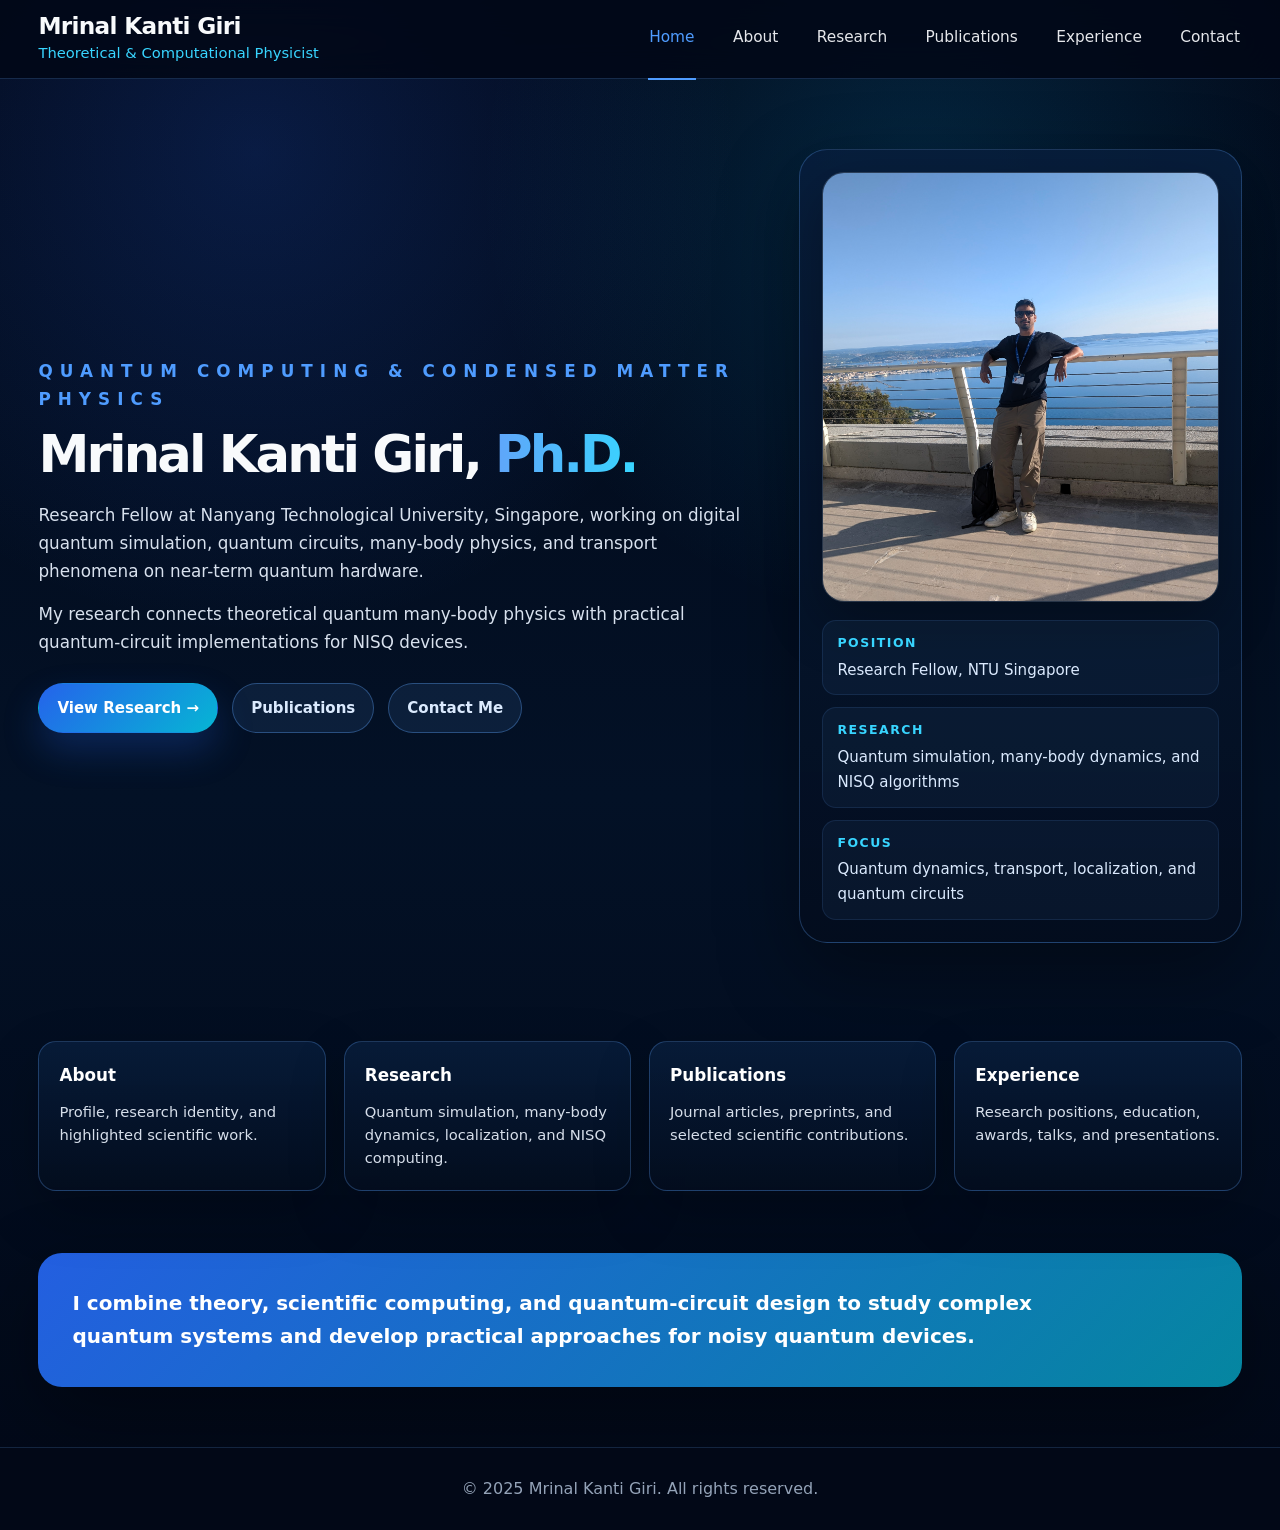
==== commit f9d577cf: "Modify the webpage" ====
--- a/index.html
+++ b/index.html
@@ -1,149 +1,129 @@
 <!DOCTYPE html>
 <html lang="en">
 <head>
-  <meta charset="UTF-8">
-  <meta name="viewport" content="width=device-width, initial-scale=1.0">
-  <title>Mrinal Kanti Giri – Quantum Computing & Condensed Matter Physics</title>
-  <style>
-    :root {
-      --bg: #eef3fb;
-      --surface: rgba(255, 255, 255, 0.86);
-      --surface-solid: #ffffff;
-      --ink: #102033;
-      --muted: #637083;
-      --soft: #dce6f2;
-      --brand: #2457ff;
-      --brand-dark: #173cbd;
-      --accent: #00b8a9;
-      --shadow: 0 24px 70px rgba(20, 39, 76, 0.13);
-      --radius: 28px;
-    }
-    * { margin: 0; padding: 0; box-sizing: border-box; }
-    html { scroll-behavior: smooth; }
-    body {
-      min-height: 100vh;
-      font-family: Inter, ui-sans-serif, system-ui, -apple-system, BlinkMacSystemFont, "Segoe UI", Roboto, sans-serif;
-      color: var(--ink);
-      background:
-        radial-gradient(circle at 10% 10%, rgba(36, 87, 255, 0.16), transparent 26rem),
-        radial-gradient(circle at 88% 12%, rgba(0, 184, 169, 0.16), transparent 24rem),
-        linear-gradient(135deg, #f8fbff 0%, var(--bg) 100%);
-      line-height: 1.7;
-    }
-    a { color: inherit; text-decoration: none; }
-    .page-shell { width: min(1180px, calc(100% - 64px)); margin: 0 auto; }
-    header {
-      position: sticky; top: 0; z-index: 20;
-      backdrop-filter: blur(18px);
-      background: rgba(248, 251, 255, 0.78);
-      border-bottom: 1px solid rgba(220, 230, 242, 0.78);
-    }
-    .nav-wrap { min-height: 88px; display: flex; align-items: center; justify-content: space-between; gap: 2rem; }
-    .site-title { display: inline-flex; align-items: center; gap: 0.75rem; font-size: 1.05rem; font-weight: 800; letter-spacing: -0.02em; }
-    .site-title::before { content: "MK"; display: grid; place-items: center; width: 44px; height: 44px; border-radius: 15px; color: white; background: linear-gradient(135deg, var(--brand), var(--accent)); box-shadow: 0 14px 30px rgba(36, 87, 255, 0.25); font-size: 0.85rem; letter-spacing: 0.04em; }
-    nav ul { display: flex; align-items: center; gap: 0.35rem; list-style: none; padding: 0.45rem; border: 1px solid rgba(220, 230, 242, 0.9); border-radius: 999px; background: rgba(255, 255, 255, 0.68); }
-    nav a { display: inline-flex; padding: 0.72rem 1rem; border-radius: 999px; color: var(--muted); font-size: 0.94rem; font-weight: 650; transition: 0.25s ease; }
-    nav a:hover, nav a.active { color: white; background: linear-gradient(135deg, var(--brand), var(--brand-dark)); box-shadow: 0 12px 26px rgba(36, 87, 255, 0.22); }
-    main { padding: 4.2rem 0 0; }
-    .hero { display: grid; grid-template-columns: 1.25fr 0.75fr; gap: 2rem; align-items: stretch; margin-bottom: 2rem; }
-    .hero-card, .side-card, .content-card, .timeline-card, .list-card, .profile-card { border: 1px solid rgba(220, 230, 242, 0.9); background: var(--surface); box-shadow: var(--shadow); border-radius: var(--radius); backdrop-filter: blur(18px); }
-    .hero-card { position: relative; overflow: hidden; padding: 4rem; min-height: 440px; }
-    .hero-card::after { content: ""; position: absolute; right: -100px; bottom: -100px; width: 340px; height: 340px; border-radius: 50%; background: radial-gradient(circle, rgba(36, 87, 255, 0.16), transparent 67%); }
-    .eyebrow { display: inline-flex; gap: 0.5rem; align-items: center; padding: 0.45rem 0.8rem; border: 1px solid rgba(36, 87, 255, 0.18); border-radius: 999px; color: var(--brand-dark); background: rgba(36, 87, 255, 0.07); font-size: 0.82rem; font-weight: 800; text-transform: uppercase; letter-spacing: 0.1em; }
-    h1 { max-width: 790px; margin: 1.55rem 0 1rem; font-size: clamp(3.1rem, 5vw, 5.6rem); line-height: 0.98; letter-spacing: -0.075em; }
-    .lead { max-width: 780px; color: var(--muted); font-size: 1.2rem; line-height: 1.8; }
-    .hero-actions { display: flex; gap: 1rem; margin-top: 2.2rem; flex-wrap: wrap; }
-    .button { display: inline-flex; align-items: center; justify-content: center; min-height: 48px; padding: 0.82rem 1.15rem; border-radius: 999px; font-weight: 800; transition: 0.25s ease; }
-    .button.primary { color: white; background: linear-gradient(135deg, var(--brand), var(--brand-dark)); box-shadow: 0 16px 35px rgba(36, 87, 255, 0.28); }
-    .button.secondary { color: var(--brand-dark); background: #fff; border: 1px solid rgba(36, 87, 255, 0.16); }
-    .button:hover { transform: translateY(-2px); }
-    .side-card { display: flex; flex-direction: column; justify-content: space-between; gap: 2rem; padding: 2rem; background: linear-gradient(180deg, rgba(255,255,255,0.92), rgba(255,255,255,0.72)); }
-    .profile-mark { display: grid; place-items: center; width: 100%; aspect-ratio: 1 / 0.75; border-radius: 24px; background: linear-gradient(135deg, rgba(36, 87, 255, 0.92), rgba(0, 184, 169, 0.84)); color: white; font-size: 5rem; font-weight: 900; letter-spacing: -0.08em; box-shadow: inset 0 1px 0 rgba(255,255,255,0.45); }
-    .info-list { display: grid; gap: 1rem; }
-    .info-item { display: grid; gap: 0.25rem; padding: 1rem; border-radius: 18px; background: rgba(246, 249, 255, 0.88); border: 1px solid rgba(220, 230, 242, 0.75); }
-    .info-label { color: var(--muted); font-size: 0.78rem; font-weight: 800; text-transform: uppercase; letter-spacing: 0.1em; }
-    .info-value { font-weight: 800; }
-    .grid-section { display: grid; grid-template-columns: 0.9fr 1.1fr; gap: 2rem; margin: 2rem 0; align-items: start; }
-    .three-grid, .two-grid { display: grid; gap: 1.2rem; margin: 2rem 0; }
-    .three-grid { grid-template-columns: repeat(3, minmax(0, 1fr)); }
-    .two-grid { grid-template-columns: repeat(2, minmax(0, 1fr)); }
-    .content-card, .timeline-card, .list-card, .profile-card { padding: 2.2rem; }
-    .section-title { margin-bottom: 1rem; font-size: 1.75rem; line-height: 1.2; letter-spacing: -0.04em; }
-    .content-card p, .list-card p, .timeline-card p { color: var(--muted); font-size: 1.03rem; margin-bottom: 1rem; }
-    .mini-card { min-height: 150px; padding: 1.35rem; border-radius: 22px; background: var(--surface-solid); border: 1px solid rgba(220, 230, 242, 0.9); }
-    .mini-card strong { display:block; margin-bottom:0.45rem; font-size:1.03rem; }
-    .mini-card span, .muted { color: var(--muted); }
-    .timeline { position: relative; display: grid; gap: 1.2rem; margin-top: 1.5rem; }
-    .timeline::before { content: ""; position: absolute; top: 0.4rem; bottom: 0.4rem; left: 0.55rem; width: 2px; background: linear-gradient(var(--brand), var(--accent)); opacity: 0.45; }
-    .timeline-item { position: relative; padding-left: 2.25rem; }
-    .timeline-item::before { content: ""; position: absolute; left: 0.12rem; top: 0.42rem; width: 0.9rem; height: 0.9rem; border-radius: 50%; background: var(--surface-solid); border: 3px solid var(--brand); box-shadow: 0 0 0 6px rgba(36, 87, 255, 0.08); }
-    .timeline-date { color: var(--brand-dark); font-size: 0.84rem; font-weight: 900; text-transform: uppercase; letter-spacing: 0.08em; }
-    .timeline-role { margin-top: 0.15rem; font-weight: 850; }
-    .timeline-place { color: var(--muted); font-size: 0.96rem; }
-    .clean-list { list-style: none; display: grid; gap: 0.85rem; }
-    .clean-list li { padding: 1rem; border-radius: 18px; background: rgba(246, 249, 255, 0.88); border: 1px solid rgba(220, 230, 242, 0.75); color: var(--muted); }
-    .clean-list strong { color: var(--ink); }
-    .pub { display: grid; grid-template-columns: 42px 1fr; gap: 1rem; padding: 1.2rem; border-radius: 20px; background: rgba(246,249,255,.88); border: 1px solid rgba(220,230,242,.75); }
-    .pub-no { display:grid; place-items:center; width:42px; height:42px; border-radius:14px; color:#fff; background:linear-gradient(135deg,var(--brand),var(--accent)); font-weight:900; }
-    .pub-title { font-weight:850; line-height:1.35; }
-    .pub-meta { color:var(--muted); font-size:.95rem; margin-top:.25rem; }
-    .pub a, .link { color: var(--brand-dark); font-weight:800; }
-    .quote-card { margin: 2rem 0 4rem; padding: 2.5rem 3rem; border-radius: var(--radius); color: white; background: linear-gradient(135deg, #102033, #173cbd); box-shadow: 0 26px 70px rgba(16, 32, 51, 0.2); }
-    .quote-card p { max-width: 920px; font-size: 1.35rem; line-height: 1.65; letter-spacing: -0.02em; }
-    footer { border-top: 1px solid rgba(220, 230, 242, 0.85); padding: 2rem 0; color: var(--muted); background: rgba(255, 255, 255, 0.62); }
-    @media (max-width: 980px) { .page-shell { width: min(100% - 36px, 760px); } .nav-wrap { align-items: flex-start; flex-direction: column; padding: 1.2rem 0; } nav ul { width: 100%; justify-content: space-between; flex-wrap: wrap; border-radius: 24px; } .hero, .grid-section, .two-grid, .three-grid { grid-template-columns: 1fr; } .hero-card { min-height: auto; padding: 2.5rem; } }
-    @media (max-width: 640px) { h1 { font-size: 3rem; } .hero-card, .side-card, .content-card, .timeline-card, .list-card, .profile-card, .quote-card { padding: 1.5rem; border-radius: 22px; } nav a { padding: 0.62rem 0.78rem; } }
+<meta charset="UTF-8">
+<meta name="viewport" content="width=device-width, initial-scale=1.0">
+<title>Mrinal Kanti Giri | Quantum Computing & Many-Body Physics</title>
+<style>
+:root{--bg:#020817;--card:#071a33cc;--text:#f8fafc;--muted:#cbd5e1;--soft:#94a3b8;--blue:#4f9cff;--cyan:#38d5ff;--shadow:0 30px 80px rgba(0,0,0,.35);}
+*{margin:0;padding:0;box-sizing:border-box;}
+html{scroll-behavior:smooth;}
+body{font-family:Inter,ui-sans-serif,system-ui,-apple-system,BlinkMacSystemFont,"Segoe UI",Roboto,Arial,sans-serif;color:var(--text);background:radial-gradient(circle at 20% 10%,rgba(37,99,235,.20),transparent 28%),radial-gradient(circle at 72% 12%,rgba(14,165,233,.18),transparent 27%),linear-gradient(180deg,#020817 0%,#031126 52%,#020817 100%);line-height:1.65;overflow-x:hidden;min-height:100vh;}
+a{color:inherit;text-decoration:none;}
+img{max-width:100%;display:block;}
+.container{width:min(94%,1480px);margin:0 auto;}
+header{position:sticky;top:0;z-index:50;background:rgba(2,8,23,.86);backdrop-filter:blur(18px);border-bottom:1px solid rgba(96,165,250,.22);}
+.nav{height:78px;display:flex;align-items:center;justify-content:space-between;gap:2rem;}
+.brand h2{font-size:1.45rem;line-height:1.1;letter-spacing:-.03em;}
+.brand p{color:var(--cyan);font-size:.92rem;margin-top:.2rem;}
+.nav-links{display:flex;gap:2.2rem;align-items:center;}
+.nav-links a{color:#e5e7eb;font-size:.96rem;padding:1.72rem .1rem;border-bottom:2px solid transparent;transition:.25s ease;}
+.nav-links a:hover,.nav-links a.active{color:var(--blue);border-bottom-color:var(--blue);}
+.hero{padding:70px 0 58px;}
+.hero-grid{display:grid;grid-template-columns:1fr .62fr;gap:48px;align-items:center;}
+.eyebrow{color:var(--blue);font-size:1.05rem;font-weight:800;letter-spacing:.42em;text-transform:uppercase;margin-bottom:12px;}
+#home-title{max-width:820px;font-size:clamp(2.4rem,4vw,4.7rem);line-height:1.1;letter-spacing:-.055em;font-weight:850;margin-bottom:20px;}
+#home-title span{background:linear-gradient(90deg,#60a5fa,#38d5ff);-webkit-background-clip:text;background-clip:text;color:transparent;}
+.hero-copy{color:#d8e1ee;font-size:1.05rem;max-width:790px;margin-bottom:16px;}
+.hero-actions{display:flex;gap:14px;flex-wrap:wrap;margin-top:26px;}
+.btn{display:inline-flex;align-items:center;gap:10px;padding:12px 18px;border-radius:999px;font-weight:700;font-size:.94rem;border:1px solid rgba(96,165,250,.36);background:rgba(96,165,250,.10);color:#dbeafe;transition:.25s ease;}
+.btn:hover{transform:translateY(-2px);border-color:rgba(96,165,250,.85);background:rgba(96,165,250,.18);}
+.btn.primary{background:linear-gradient(135deg,#2563eb,#06b6d4);border-color:transparent;color:white;box-shadow:0 18px 36px rgba(37,99,235,.25);}
+.side-card{background:linear-gradient(180deg,rgba(8,30,61,.88),rgba(3,13,30,.96));border:1px solid rgba(96,165,250,.28);border-radius:28px;padding:22px;box-shadow:var(--shadow);}
+.profile-photo{width:100%;height:430px;object-fit:cover;border-radius:22px;border:1px solid rgba(255,255,255,.14);box-shadow:0 20px 55px rgba(0,0,0,.32);}
+.info-list{display:grid;gap:12px;margin-top:18px;}
+.info-item{display:flex;flex-direction:column;gap:4px;padding:12px 14px;border-radius:14px;background:rgba(96,165,250,.06);border:1px solid rgba(96,165,250,.12);}
+.info-item span{font-size:.78rem;text-transform:uppercase;letter-spacing:.12em;color:var(--cyan);font-weight:800;}
+.info-item p{color:#dbeafe;font-size:.94rem;}
+.section{padding:40px 0 62px;}
+.quick-grid{display:grid;grid-template-columns:repeat(4,1fr);gap:18px;}
+.quick-card{background:linear-gradient(180deg,rgba(8,30,61,.82),rgba(3,13,30,.92));border:1px solid rgba(96,165,250,.28);border-radius:18px;padding:20px;box-shadow:0 22px 55px rgba(0,0,0,.22);transition:.25s ease;min-height:150px;}
+.quick-card:hover{transform:translateY(-5px);border-color:rgba(56,213,255,.65);}
+.quick-card h3{font-size:1.05rem;margin-bottom:10px;color:#fff;}
+.quick-card p{color:#d6deea;font-size:.92rem;line-height:1.58;}
+.quote-card{margin:0 0 60px;padding:34px;border-radius:24px;background:linear-gradient(135deg,rgba(37,99,235,.95),rgba(6,182,212,.72));box-shadow:var(--shadow);}
+.quote-card p{max-width:1050px;font-size:1.25rem;line-height:1.65;font-weight:650;color:white;}
+footer{border-top:1px solid rgba(96,165,250,.18);padding:28px 0;text-align:center;color:#94a3b8;background:#020817;}
+@media(max-width:1150px){.hero-grid{grid-template-columns:1fr;}.side-card{max-width:520px;}.profile-photo{height:360px;}.quick-grid{grid-template-columns:repeat(2,1fr);}}
+@media(max-width:760px){.nav{height:auto;align-items:flex-start;padding:18px 0;flex-direction:column;}.nav-links{gap:1rem;flex-wrap:wrap;}.nav-links a{padding:.2rem 0;}.hero{padding-top:34px;}.eyebrow{letter-spacing:.26em;}.profile-photo{height:320px;}.quick-grid{grid-template-columns:1fr;}.quote-card{padding:24px;}.quote-card p{font-size:1.05rem;}}
+</style>
+</head>
 
-  </style>
-</head>
 <body>
-  <header>
-    <div class="page-shell nav-wrap">
-      <a href="index.html" class="site-title">Mrinal Kanti Giri</a>
-      <nav aria-label="Main navigation">
-        <ul>
-          <li><a href="about.html">About</a></li>
-          <li><a href="research.html">Research</a></li>
-          <li><a href="experience.html">Experience</a></li>
-          <li><a href="skills.html">Skills</a></li>
-          <li><a href="contact.html">Contact</a></li>
-        </ul>
-      </nav>
-    </div>
-  </header>
+<header>
+<div class="container nav">
+<a class="brand" href="index.html" aria-label="Home">
+<h2>Mrinal Kanti Giri</h2>
+<p>Theoretical &amp; Computational Physicist</p>
+</a>
+<nav class="nav-links" aria-label="Main navigation">
+<a class="active" href="index.html">Home</a>
+<a href="about.html">About</a>
+<a href="research.html">Research</a>
+<a href="publications.html">Publications</a>
+<a href="experience.html">Experience</a>
+<!--<a href="skills.html">Skills</a>-->
+<a href="contact.html">Contact</a>
+</nav>
+</div>
+</header>
 
-  <main class="page-shell">
-    <section class="hero" aria-labelledby="home-title">
-      <div class="hero-card">
-        <span class="eyebrow">Quantum Computing & Condensed Matter Physics</span>
-        <h1 id="home-title">Mrinal Kanti Giri, Ph.D.</h1>
-        <p class="lead">Research Fellow at Nanyang Technological University, Singapore, working on digital quantum simulation, quantum circuits, many-body physics, and transport phenomena on near-term quantum hardware.</p>
-        <div class="hero-actions">
-          <a class="button primary" href="research.html">View research</a>
-          <a class="button secondary" href="contact.html">Contact me</a>
-        </div>
-      </div>
-      <aside class="side-card">
-        <div class="profile-mark">MKG</div>
-        <div class="info-list">
-          <div class="info-item"><span class="info-label">Position</span><span class="info-value">Research Fellow, NTU Singapore</span></div>
-          <div class="info-item"><span class="info-label">Research</span><span class="info-value">Quantum simulation, NISQ algorithms, tensor networks</span></div>
-          <div class="info-item"><span class="info-label">Profiles</span><span class="info-value"><a class="link" href="https://arxiv.org/search/?query=Mrinal+Giri&searchtype=author" target="_blank">arXiv</a> · <a class="link" href="https://scholar.google.com/citations?user=YOUR_ID" target="_blank">Google Scholar</a></span></div>
-        </div>
-      </aside>
-    </section>
-    <section class="three-grid">
-      <a class="mini-card" href="about.html"><strong>About</strong><span>Biography, research identity, and academic path.</span></a>
-      <a class="mini-card" href="research.html"><strong>Research</strong><span>Quantum computing, many-body physics, publications, and methods.</span></a>
-      <a class="mini-card" href="experience.html"><strong>Experience</strong><span>Positions, education, awards, and presentations.</span></a>
-    </section>
-    <section class="quote-card"><p>I combine theory, scientific computing, and quantum-circuit design to study complex quantum systems and develop practical approaches for noisy quantum devices.</p></section>
-  </main>
+<main>
+<section class="hero">
+<div class="container hero-grid">
+<div>
+<div class="eyebrow">Quantum Computing &amp; Condensed Matter Physics</div>
+<h1 id="home-title">Mrinal Kanti Giri, <span>Ph.D.</span></h1>
+<p class="hero-copy">Research Fellow at Nanyang Technological University, Singapore, working on digital quantum simulation, quantum circuits, many-body physics, and transport phenomena on near-term quantum hardware.</p>
+<p class="hero-copy">My research connects theoretical quantum many-body physics with practical quantum-circuit implementations for NISQ devices.</p>
+<div class="hero-actions">
+<a class="btn primary" href="research.html">View Research →</a>
+<a class="btn" href="publications.html">Publications</a>
+<a class="btn" href="contact.html">Contact Me</a>
+</div>
+</div>
 
-  <footer>
-    <div class="page-shell">
-      <p>© 2025 Mrinal Kanti Giri. All rights reserved.</p>
-    </div>
-  </footer>
+<aside class="side-card" aria-label="Profile summary">
+<img src="images/PXL_20260424_160555167.jpg" alt="Mrinal Kanti Giri" class="profile-photo">
+<div class="info-list">
+<div class="info-item"><span>Position</span><p>Research Fellow, NTU Singapore</p></div>
+<div class="info-item"><span>Research</span><p>Quantum simulation, many-body dynamics, and NISQ algorithms</p></div>
+<div class="info-item"><span>Focus</span><p>Quantum dynamics, transport, localization, and quantum circuits</p></div>
+</div>
+</aside>
+</div>
+</section>
+
+<section class="section">
+<div class="container quick-grid">
+<a class="quick-card" href="about.html">
+<h3>About</h3>
+<p>Profile, research identity, and highlighted scientific work.</p>
+</a>
+<a class="quick-card" href="research.html">
+<h3>Research</h3>
+<p>Quantum simulation, many-body dynamics, localization, and NISQ computing.</p>
+</a>
+<a class="quick-card" href="publications.html">
+<h3>Publications</h3>
+<p>Journal articles, preprints, and selected scientific contributions.</p>
+</a>
+<a class="quick-card" href="experience.html">
+<h3>Experience</h3>
+<p>Research positions, education, awards, talks, and presentations.</p>
+</a>
+</div>
+</section>
+
+<section class="container">
+<div class="quote-card">
+<p>I combine theory, scientific computing, and quantum-circuit design to study complex quantum systems and develop practical approaches for noisy quantum devices.</p>
+</div>
+</section>
+</main>
+
+<footer>
+<div class="container">© 2025 Mrinal Kanti Giri. All rights reserved.</div>
+</footer>
 </body>
 </html>
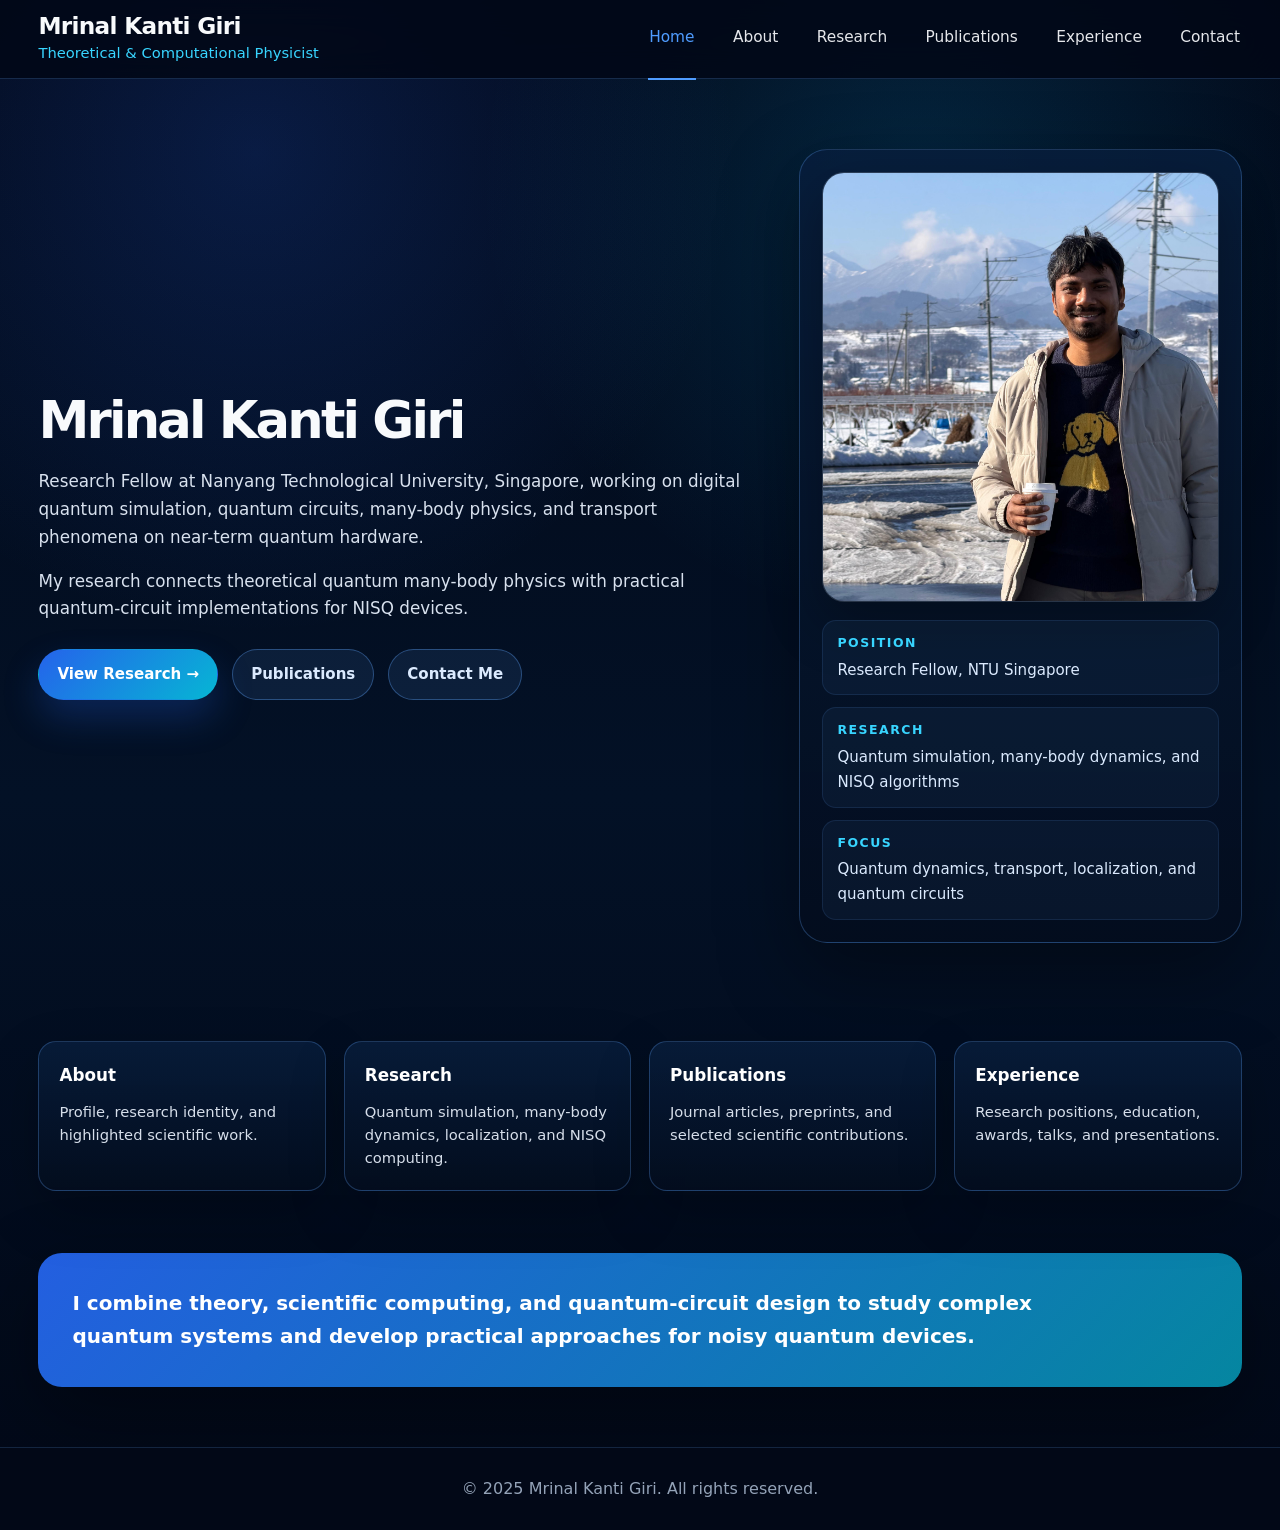
==== commit 4d0703af: "Modify the webpage" ====
--- a/index.html
+++ b/index.html
@@ -72,8 +72,8 @@
 <section class="hero">
 <div class="container hero-grid">
 <div>
-<div class="eyebrow">Quantum Computing &amp; Condensed Matter Physics</div>
-<h1 id="home-title">Mrinal Kanti Giri, <span>Ph.D.</span></h1>
+<!--<div class="Arial">Quantum Computing &amp; Condensed Matter Physics</div>-->
+<h1 id="home-title">Mrinal Kanti Giri <span> </span></h1>
 <p class="hero-copy">Research Fellow at Nanyang Technological University, Singapore, working on digital quantum simulation, quantum circuits, many-body physics, and transport phenomena on near-term quantum hardware.</p>
 <p class="hero-copy">My research connects theoretical quantum many-body physics with practical quantum-circuit implementations for NISQ devices.</p>
 <div class="hero-actions">
@@ -84,7 +84,7 @@
 </div>
 
 <aside class="side-card" aria-label="Profile summary">
-<img src="images/PXL_20260424_160555167.jpg" alt="Mrinal Kanti Giri" class="profile-photo">
+<img src="images/profile_mkg_1.jpeg" alt="Mrinal Kanti Giri" class="profile-photo">
 <div class="info-list">
 <div class="info-item"><span>Position</span><p>Research Fellow, NTU Singapore</p></div>
 <div class="info-item"><span>Research</span><p>Quantum simulation, many-body dynamics, and NISQ algorithms</p></div>
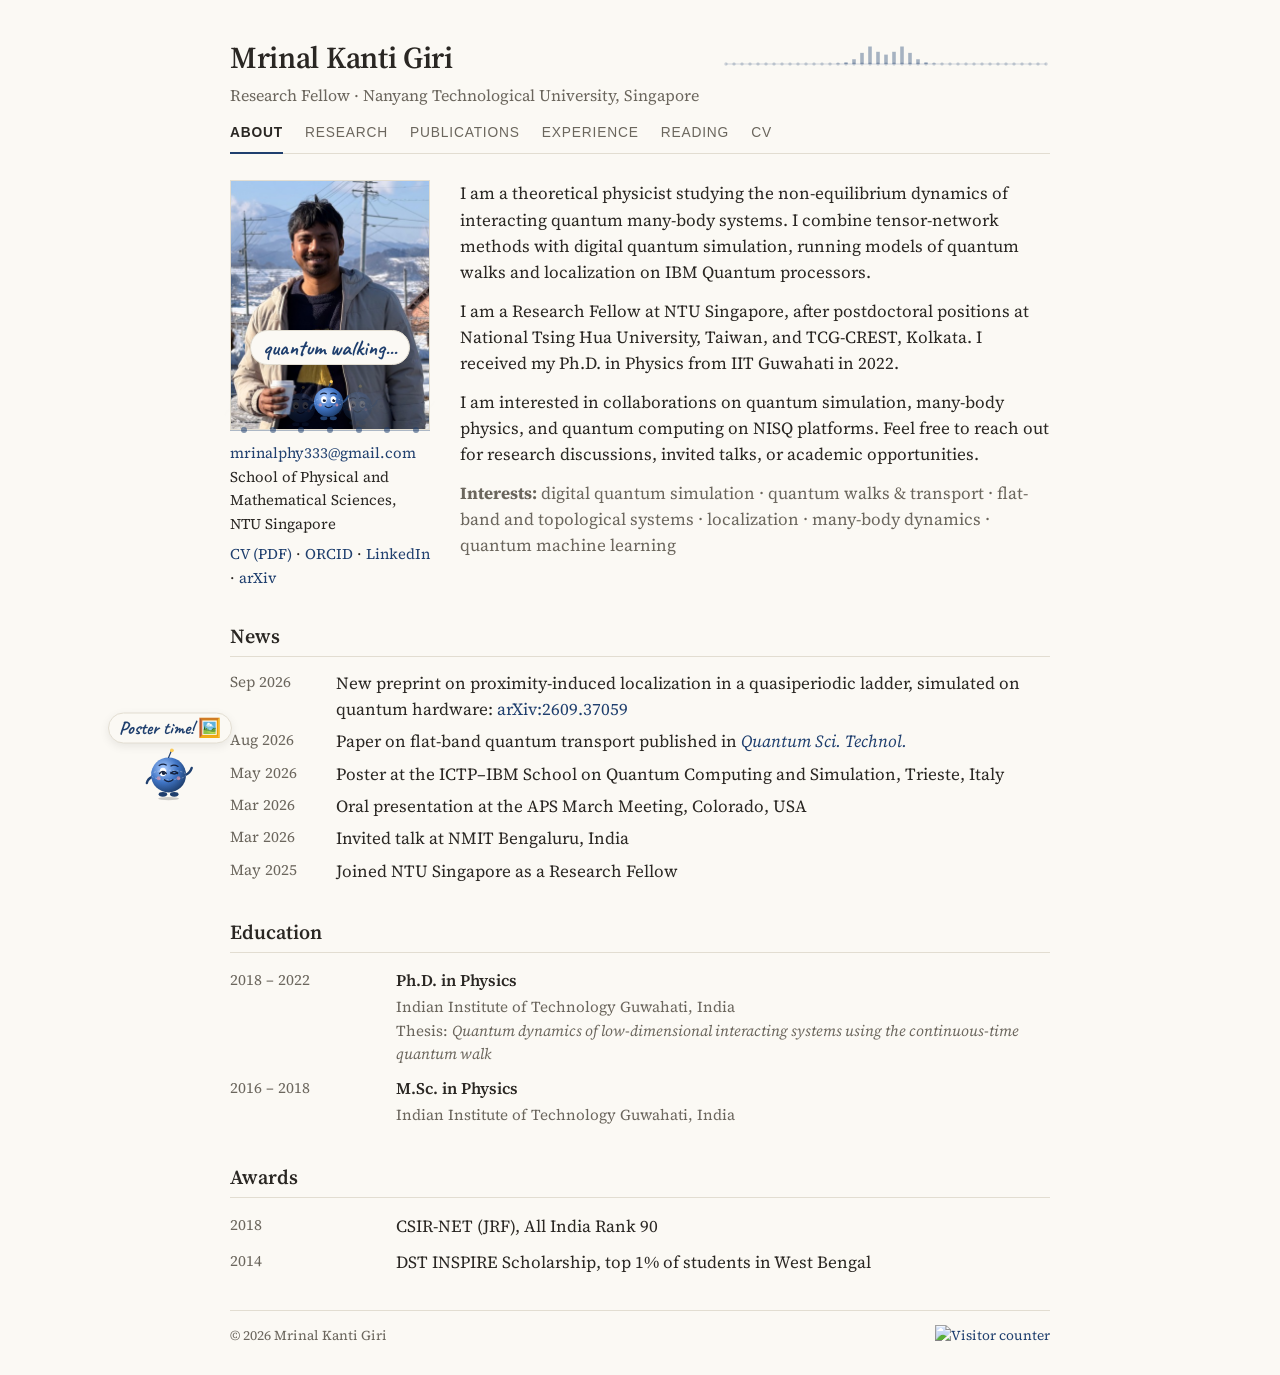
==== commit 52730b62: "Redesign website: classic theme, Qubi guide, and new content Replace the previous dark-themed site w" ====
--- a/index.html
+++ b/index.html
@@ -3,127 +3,111 @@
 <head>
 <meta charset="UTF-8">
 <meta name="viewport" content="width=device-width, initial-scale=1.0">
-<title>Mrinal Kanti Giri | Quantum Computing & Many-Body Physics</title>
-<style>
-:root{--bg:#020817;--card:#071a33cc;--text:#f8fafc;--muted:#cbd5e1;--soft:#94a3b8;--blue:#4f9cff;--cyan:#38d5ff;--shadow:0 30px 80px rgba(0,0,0,.35);}
-*{margin:0;padding:0;box-sizing:border-box;}
-html{scroll-behavior:smooth;}
-body{font-family:Inter,ui-sans-serif,system-ui,-apple-system,BlinkMacSystemFont,"Segoe UI",Roboto,Arial,sans-serif;color:var(--text);background:radial-gradient(circle at 20% 10%,rgba(37,99,235,.20),transparent 28%),radial-gradient(circle at 72% 12%,rgba(14,165,233,.18),transparent 27%),linear-gradient(180deg,#020817 0%,#031126 52%,#020817 100%);line-height:1.65;overflow-x:hidden;min-height:100vh;}
-a{color:inherit;text-decoration:none;}
-img{max-width:100%;display:block;}
-.container{width:min(94%,1480px);margin:0 auto;}
-header{position:sticky;top:0;z-index:50;background:rgba(2,8,23,.86);backdrop-filter:blur(18px);border-bottom:1px solid rgba(96,165,250,.22);}
-.nav{height:78px;display:flex;align-items:center;justify-content:space-between;gap:2rem;}
-.brand h2{font-size:1.45rem;line-height:1.1;letter-spacing:-.03em;}
-.brand p{color:var(--cyan);font-size:.92rem;margin-top:.2rem;}
-.nav-links{display:flex;gap:2.2rem;align-items:center;}
-.nav-links a{color:#e5e7eb;font-size:.96rem;padding:1.72rem .1rem;border-bottom:2px solid transparent;transition:.25s ease;}
-.nav-links a:hover,.nav-links a.active{color:var(--blue);border-bottom-color:var(--blue);}
-.hero{padding:70px 0 58px;}
-.hero-grid{display:grid;grid-template-columns:1fr .62fr;gap:48px;align-items:center;}
-.eyebrow{color:var(--blue);font-size:1.05rem;font-weight:800;letter-spacing:.42em;text-transform:uppercase;margin-bottom:12px;}
-#home-title{max-width:820px;font-size:clamp(2.4rem,4vw,4.7rem);line-height:1.1;letter-spacing:-.055em;font-weight:850;margin-bottom:20px;}
-#home-title span{background:linear-gradient(90deg,#60a5fa,#38d5ff);-webkit-background-clip:text;background-clip:text;color:transparent;}
-.hero-copy{color:#d8e1ee;font-size:1.05rem;max-width:790px;margin-bottom:16px;}
-.hero-actions{display:flex;gap:14px;flex-wrap:wrap;margin-top:26px;}
-.btn{display:inline-flex;align-items:center;gap:10px;padding:12px 18px;border-radius:999px;font-weight:700;font-size:.94rem;border:1px solid rgba(96,165,250,.36);background:rgba(96,165,250,.10);color:#dbeafe;transition:.25s ease;}
-.btn:hover{transform:translateY(-2px);border-color:rgba(96,165,250,.85);background:rgba(96,165,250,.18);}
-.btn.primary{background:linear-gradient(135deg,#2563eb,#06b6d4);border-color:transparent;color:white;box-shadow:0 18px 36px rgba(37,99,235,.25);}
-.side-card{background:linear-gradient(180deg,rgba(8,30,61,.88),rgba(3,13,30,.96));border:1px solid rgba(96,165,250,.28);border-radius:28px;padding:22px;box-shadow:var(--shadow);}
-.profile-photo{width:100%;height:430px;object-fit:cover;border-radius:22px;border:1px solid rgba(255,255,255,.14);box-shadow:0 20px 55px rgba(0,0,0,.32);}
-.info-list{display:grid;gap:12px;margin-top:18px;}
-.info-item{display:flex;flex-direction:column;gap:4px;padding:12px 14px;border-radius:14px;background:rgba(96,165,250,.06);border:1px solid rgba(96,165,250,.12);}
-.info-item span{font-size:.78rem;text-transform:uppercase;letter-spacing:.12em;color:var(--cyan);font-weight:800;}
-.info-item p{color:#dbeafe;font-size:.94rem;}
-.section{padding:40px 0 62px;}
-.quick-grid{display:grid;grid-template-columns:repeat(4,1fr);gap:18px;}
-.quick-card{background:linear-gradient(180deg,rgba(8,30,61,.82),rgba(3,13,30,.92));border:1px solid rgba(96,165,250,.28);border-radius:18px;padding:20px;box-shadow:0 22px 55px rgba(0,0,0,.22);transition:.25s ease;min-height:150px;}
-.quick-card:hover{transform:translateY(-5px);border-color:rgba(56,213,255,.65);}
-.quick-card h3{font-size:1.05rem;margin-bottom:10px;color:#fff;}
-.quick-card p{color:#d6deea;font-size:.92rem;line-height:1.58;}
-.quote-card{margin:0 0 60px;padding:34px;border-radius:24px;background:linear-gradient(135deg,rgba(37,99,235,.95),rgba(6,182,212,.72));box-shadow:var(--shadow);}
-.quote-card p{max-width:1050px;font-size:1.25rem;line-height:1.65;font-weight:650;color:white;}
-footer{border-top:1px solid rgba(96,165,250,.18);padding:28px 0;text-align:center;color:#94a3b8;background:#020817;}
-@media(max-width:1150px){.hero-grid{grid-template-columns:1fr;}.side-card{max-width:520px;}.profile-photo{height:360px;}.quick-grid{grid-template-columns:repeat(2,1fr);}}
-@media(max-width:760px){.nav{height:auto;align-items:flex-start;padding:18px 0;flex-direction:column;}.nav-links{gap:1rem;flex-wrap:wrap;}.nav-links a{padding:.2rem 0;}.hero{padding-top:34px;}.eyebrow{letter-spacing:.26em;}.profile-photo{height:320px;}.quick-grid{grid-template-columns:1fr;}.quote-card{padding:24px;}.quote-card p{font-size:1.05rem;}}
-</style>
+<title>Mrinal Kanti Giri · Physicist, NTU Singapore</title>
+<meta name="description" content="Mrinal Kanti Giri, Research Fellow at NTU Singapore, works on digital quantum simulation, quantum many-body dynamics, quantum walks, and NISQ quantum circuits.">
+<meta name="author" content="Mrinal Kanti Giri">
+<link rel="canonical" href="https://mrinal-phy.github.io/mrinal-kanti-giri.github.io/">
+<meta property="og:type" content="profile">
+<meta property="og:title" content="Mrinal Kanti Giri · Physicist, NTU Singapore">
+<meta property="og:description" content="Digital quantum simulation, quantum many-body dynamics, and NISQ quantum circuits.">
+<meta property="og:url" content="https://mrinal-phy.github.io/mrinal-kanti-giri.github.io/">
+<meta property="og:image" content="https://mrinal-phy.github.io/mrinal-kanti-giri.github.io/images/portrait.jpeg">
+<link rel="icon" href="favicon.svg" type="image/svg+xml">
+<link rel="preconnect" href="https://fonts.googleapis.com">
+<link rel="preconnect" href="https://fonts.gstatic.com" crossorigin>
+<link href="https://fonts.googleapis.com/css2?family=Source+Serif+4:ital,opsz,wght@0,8..60,400;0,8..60,600;1,8..60,400&family=Caveat:wght@600;700&display=swap" rel="stylesheet">
+<link rel="stylesheet" href="style.css">
+<script type="application/ld+json">
+{
+  "@context": "https://schema.org",
+  "@type": "Person",
+  "name": "Mrinal Kanti Giri",
+  "jobTitle": "Research Fellow",
+  "affiliation": {"@type": "Organization", "name": "Nanyang Technological University"},
+  "alumniOf": {"@type": "CollegeOrUniversity", "name": "Indian Institute of Technology Guwahati"},
+  "email": "mailto:mrinalphy333@gmail.com",
+  "url": "https://mrinal-phy.github.io/mrinal-kanti-giri.github.io/",
+  "sameAs": [
+    "https://orcid.org/0000-0003-4110-8520",
+    "https://linkedin.com/in/mrinal-kanti-giri"
+  ]
+}
+</script>
 </head>
+<body>
+<div class="page">
 
-<body>
 <header>
-<div class="container nav">
-<a class="brand" href="index.html" aria-label="Home">
-<h2>Mrinal Kanti Giri</h2>
-<p>Theoretical &amp; Computational Physicist</p>
-</a>
-<nav class="nav-links" aria-label="Main navigation">
-<a class="active" href="index.html">Home</a>
-<a href="about.html">About</a>
+<a class="site-name" href="index.html">Mrinal Kanti Giri</a>
+<p class="site-tagline">Research Fellow · Nanyang Technological University, Singapore</p>
+<nav aria-label="Main navigation">
+<a class="active" href="index.html">About</a>
 <a href="research.html">Research</a>
 <a href="publications.html">Publications</a>
 <a href="experience.html">Experience</a>
-<!--<a href="skills.html">Skills</a>-->
-<a href="contact.html">Contact</a>
+<a href="reading.html">Reading</a>
+<a href="cv.pdf">CV</a>
 </nav>
-</div>
 </header>
 
 <main>
-<section class="hero">
-<div class="container hero-grid">
+<section class="intro">
 <div>
-<!--<div class="Arial">Quantum Computing &amp; Condensed Matter Physics</div>-->
-<h1 id="home-title">Mrinal Kanti Giri <span> </span></h1>
-<p class="hero-copy">Research Fellow at Nanyang Technological University, Singapore, working on digital quantum simulation, quantum circuits, many-body physics, and transport phenomena on near-term quantum hardware.</p>
-<p class="hero-copy">My research connects theoretical quantum many-body physics with practical quantum-circuit implementations for NISQ devices.</p>
-<div class="hero-actions">
-<a class="btn primary" href="research.html">View Research →</a>
-<a class="btn" href="publications.html">Publications</a>
-<a class="btn" href="contact.html">Contact Me</a>
+<img src="images/portrait.jpeg" alt="Mrinal Kanti Giri" width="200" height="250">
+<div class="contact-lines">
+<div><a href="mailto:mrinalphy333@gmail.com">mrinalphy333@gmail.com</a></div>
+<div>School of Physical and Mathematical Sciences, NTU Singapore</div>
+<div style="margin-top:6px">
+<a href="cv.pdf">CV (PDF)</a> ·
+<a href="https://orcid.org/0000-0003-4110-8520" target="_blank" rel="noopener">ORCID</a> ·
+<a href="https://linkedin.com/in/mrinal-kanti-giri" target="_blank" rel="noopener">LinkedIn</a> ·
+<a href="https://arxiv.org/search/?query=Mrinal+Kanti+Giri&amp;searchtype=author" target="_blank" rel="noopener">arXiv</a>
+<!-- Add Google Scholar here once the profile exists:
+ · <a href="https://scholar.google.com/citations?user=XXXX" target="_blank" rel="noopener">Google Scholar</a> -->
+</div>
 </div>
 </div>
 
-<aside class="side-card" aria-label="Profile summary">
-<img src="images/profile_mkg_1.jpeg" alt="Mrinal Kanti Giri" class="profile-photo">
-<div class="info-list">
-<div class="info-item"><span>Position</span><p>Research Fellow, NTU Singapore</p></div>
-<div class="info-item"><span>Research</span><p>Quantum simulation, many-body dynamics, and NISQ algorithms</p></div>
-<div class="info-item"><span>Focus</span><p>Quantum dynamics, transport, localization, and quantum circuits</p></div>
-</div>
-</aside>
+<div>
+<p>I am a theoretical physicist studying the non-equilibrium dynamics of interacting quantum many-body systems. I combine tensor-network methods with digital quantum simulation, running models of quantum walks and localization on IBM Quantum processors.</p>
+<p>I am a Research Fellow at NTU Singapore, after postdoctoral positions at National Tsing Hua University, Taiwan, and TCG-CREST, Kolkata. I received my Ph.D. in Physics from IIT Guwahati in 2022.</p>
+<p>I am interested in collaborations on quantum simulation, many-body physics, and quantum computing on NISQ platforms. Feel free to reach out for research discussions, invited talks, or academic opportunities.</p>
+<p class="muted"><strong>Interests:</strong> digital quantum simulation · quantum walks &amp; transport · flat-band and topological systems · localization · many-body dynamics · quantum machine learning</p>
 </div>
 </section>
 
-<section class="section">
-<div class="container quick-grid">
-<a class="quick-card" href="about.html">
-<h3>About</h3>
-<p>Profile, research identity, and highlighted scientific work.</p>
-</a>
-<a class="quick-card" href="research.html">
-<h3>Research</h3>
-<p>Quantum simulation, many-body dynamics, localization, and NISQ computing.</p>
-</a>
-<a class="quick-card" href="publications.html">
-<h3>Publications</h3>
-<p>Journal articles, preprints, and selected scientific contributions.</p>
-</a>
-<a class="quick-card" href="experience.html">
-<h3>Experience</h3>
-<p>Research positions, education, awards, talks, and presentations.</p>
-</a>
-</div>
-</section>
+<h2>News</h2>
+<ul class="news">
+<li><span class="when">Sep 2026</span><div>New preprint on proximity-induced localization in a quasiperiodic ladder, simulated on quantum hardware: <a href="https://arxiv.org/abs/2609.37059" target="_blank" rel="noopener">arXiv:2609.37059</a></div></li>
+<li><span class="when">Aug 2026</span><div>Paper on flat-band quantum transport published in <a href="https://doi.org/10.1088/2058-9565/ae9007" target="_blank" rel="noopener"><em>Quantum Sci. Technol.</em></a></div></li>
+<li><span class="when">May 2026</span><div>Poster at the ICTP–IBM School on Quantum Computing and Simulation, Trieste, Italy</div></li>
+<li><span class="when">Mar 2026</span><div>Oral presentation at the APS March Meeting, Colorado, USA</div></li>
+<li><span class="when">Mar 2026</span><div>Invited talk at NMIT Bengaluru, India</div></li>
+<li><span class="when">May 2025</span><div>Joined NTU Singapore as a Research Fellow</div></li>
+</ul>
 
-<section class="container">
-<div class="quote-card">
-<p>I combine theory, scientific computing, and quantum-circuit design to study complex quantum systems and develop practical approaches for noisy quantum devices.</p>
-</div>
-</section>
+<h2>Education</h2>
+<ul class="entries">
+<li><span class="when">2018 – 2022</span><div><h3>Ph.D. in Physics</h3><p class="detail">Indian Institute of Technology Guwahati, India<br>Thesis: <em>Quantum dynamics of low-dimensional interacting systems using the continuous-time quantum walk</em></p></div></li>
+<li><span class="when">2016 – 2018</span><div><h3>M.Sc. in Physics</h3><p class="detail">Indian Institute of Technology Guwahati, India</p></div></li>
+</ul>
+
+<h2>Awards</h2>
+<ul class="entries">
+<li><span class="when">2018</span><div>CSIR-NET (JRF), All India Rank 90</div></li>
+<li><span class="when">2014</span><div>DST INSPIRE Scholarship, top 1% of students in West Bengal</div></li>
+</ul>
 </main>
 
 <footer>
-<div class="container">© 2025 Mrinal Kanti Giri. All rights reserved.</div>
+<span>© 2026 Mrinal Kanti Giri</span>
+<a href="https://info.flagcounter.com/fieX" target="_blank" rel="noopener"><img src="https://s01.flagcounter.com/mini/fieX/bg_FBF9F4/txt_6B665D/border_FBF9F4/flags_0/" alt="Visitor counter"></a>
 </footer>
+
+</div>
+<script src="site.js" defer></script>
+<script src="qside.js" defer></script>
+<script src="qubi-scenes.js" defer></script>
+<script src="qubi.js" defer></script>
 </body>
-</html>+</html>
--- a/style.css
+++ b/style.css
@@ -0,0 +1,853 @@
+/* Classic academic style — shared by all pages */
+:root {
+  /* Classic Ivory (light) */
+  --bg: #fbf9f4;
+  --card: #f4f1e8;
+  --text: #2a2723;
+  --muted: #6b665d;
+  --rule: #e2ddd1;
+  --rule-soft: #ece8de;
+  --link: #1f3f6e;
+  --link-hover: #0f2747;
+  --accent: #1f3f6e;
+  color-scheme: light;
+}
+
+/* Dark mode follows the visitor's device setting */
+@media (prefers-color-scheme: dark) {
+  :root {
+    --bg: #17191d;
+    --card: #1f2227;
+    --text: #e6e3dc;
+    --muted: #a19d94;
+    --rule: #34373d;
+    --rule-soft: #2a2d32;
+    --link: #8fb4e8;
+    --link-hover: #b9d1f3;
+    --accent: #8fb4e8;
+    color-scheme: dark;
+  }
+  img { opacity: 0.92; }
+}
+
+* { box-sizing: border-box; }
+
+html { -webkit-text-size-adjust: 100%; }
+
+body {
+  margin: 0;
+  background: var(--bg);
+  color: var(--text);
+  font-family: "Source Serif 4", Georgia, "Times New Roman", serif;
+  font-size: 17px;
+  line-height: 1.55;
+}
+
+a { color: var(--link); text-decoration: none; }
+a:hover { color: var(--link-hover); text-decoration: underline; }
+
+img { max-width: 100%; height: auto; display: block; }
+
+.page {
+  max-width: 860px;
+  margin: 0 auto;
+  padding: 0 20px;
+}
+
+/* Header */
+header {
+  padding: 34px 0 0;
+  border-bottom: 1px solid var(--rule);
+}
+.site-name {
+  font-size: 1.9rem;
+  font-weight: 600;
+  color: var(--text);
+  letter-spacing: -0.01em;
+}
+.site-name:hover { color: var(--text); text-decoration: none; }
+.site-tagline {
+  margin: 2px 0 14px;
+  color: var(--muted);
+  font-size: 1rem;
+}
+nav { display: flex; flex-wrap: wrap; gap: 4px 22px; padding-bottom: 10px; }
+nav a {
+  font-family: -apple-system, BlinkMacSystemFont, "Segoe UI", Helvetica, Arial, sans-serif;
+  font-size: 0.86rem;
+  text-transform: uppercase;
+  letter-spacing: 0.06em;
+  color: var(--muted);
+}
+nav a:hover { color: var(--link); text-decoration: none; }
+nav a.active { color: var(--text); font-weight: 600; }
+
+/* Main content */
+main { padding: 26px 0 30px; }
+
+h2 {
+  font-size: 1.25rem;
+  font-weight: 600;
+  margin: 30px 0 10px;
+  padding-bottom: 4px;
+  border-bottom: 1px solid var(--rule);
+}
+h2:first-child { margin-top: 0; }
+h3 { font-size: 1.02rem; font-weight: 600; margin: 0; }
+p { margin: 0 0 12px; }
+.muted { color: var(--muted); }
+
+/* Home: photo beside bio */
+.intro {
+  display: grid;
+  grid-template-columns: 200px 1fr;
+  gap: 30px;
+  align-items: start;
+}
+.intro img { width: 200px; border: 1px solid var(--rule); }
+.contact-lines { margin-top: 12px; font-size: 0.93rem; line-height: 1.6; }
+.contact-lines div { overflow-wrap: anywhere; }
+
+/* Dated lists (education, positions, talks) */
+.entries { list-style: none; margin: 0; padding: 0; }
+.entries li {
+  display: grid;
+  grid-template-columns: 150px 1fr;
+  gap: 16px;
+  padding: 5px 0;
+}
+.entries .when { color: var(--muted); font-size: 0.95rem; }
+.entries .detail { margin: 2px 0 0; color: var(--muted); font-size: 0.95rem; }
+
+/* Publications */
+.pubs { margin: 0; padding-left: 0; list-style: none; counter-reset: pub 9; }
+.pubs li {
+  position: relative;
+  padding: 7px 0 7px 36px;
+  counter-increment: pub -1;
+}
+.pubs li::before {
+  content: "[" counter(pub) "]";
+  position: absolute;
+  left: 0;
+  color: var(--muted);
+}
+.pubs .title { font-weight: 600; }
+.pubs .venue { font-style: italic; }
+.me { text-decoration: underline; text-underline-offset: 2px; }
+
+/* Research highlights */
+.highlight {
+  display: grid;
+  grid-template-columns: 220px 1fr;
+  gap: 22px;
+  padding: 14px 0;
+  border-bottom: 1px solid var(--rule-soft);
+}
+.highlight:last-child { border-bottom: 0; }
+.highlight img { border: 1px solid var(--rule); }
+.highlight p { margin: 4px 0 6px; font-size: 0.97rem; }
+
+.areas { margin: 0; padding-left: 20px; }
+.areas li { margin-bottom: 4px; }
+
+footer {
+  border-top: 1px solid var(--rule);
+  padding: 14px 0 28px;
+  color: var(--muted);
+  font-size: 0.85rem;
+  display: flex;
+  justify-content: space-between;
+  flex-wrap: wrap;
+  gap: 8px;
+}
+
+@media (max-width: 640px) {
+  body { font-size: 16px; }
+  header { padding-top: 22px; }
+  .intro { grid-template-columns: 1fr; gap: 18px; }
+  .intro img { width: 170px; }
+  .entries li { grid-template-columns: 1fr; gap: 0; }
+  .highlight { grid-template-columns: 1fr; }
+}
+
+/* Impact-factor tag next to journal names */
+.if {
+  display: inline-block;
+  margin-left: 4px;
+  padding: 0 6px;
+  border: 1px solid var(--rule);
+  border-radius: 3px;
+  font-family: -apple-system, BlinkMacSystemFont, "Segoe UI", Helvetica, Arial, sans-serif;
+  font-size: 0.72rem;
+  font-style: normal;
+  color: var(--muted);
+  vertical-align: 1px;
+}
+
+/* News list on the home page */
+.news { list-style: none; margin: 0; padding: 0; }
+.news li { display: grid; grid-template-columns: 90px 1fr; gap: 16px; padding: 3px 0; }
+.news .when { color: var(--muted); font-size: 0.95rem; }
+
+/* Preprints use a "P" prefix instead of the journal-article counter */
+.pubs.preprints { counter-reset: pre; }
+.pubs.preprints li { counter-increment: pre; }
+.pubs.preprints li::before { content: "[P" counter(pre) "]"; }
+.pub-note { color: var(--muted); font-size: 0.93rem; margin: -2px 0 10px; }
+
+h4 {
+  font-size: 0.82rem;
+  font-weight: 600;
+  text-transform: uppercase;
+  letter-spacing: 0.06em;
+  color: var(--muted);
+  margin: 16px 0 4px;
+  font-family: -apple-system, BlinkMacSystemFont, "Segoe UI", Helvetica, Arial, sans-serif;
+}
+
+/* Skills table on the research page */
+.skills { display: grid; grid-template-columns: 170px 1fr; gap: 6px 16px; margin: 0; }
+.skills dt { font-weight: 600; }
+.skills dd { margin: 0; }
+
+@media (max-width: 640px) {
+  .news li { grid-template-columns: 1fr; gap: 0; }
+  .skills { grid-template-columns: 1fr; gap: 0 0; }
+  .skills dd { margin-bottom: 8px; }
+}
+
+/* Reading list */
+.reading { list-style: none; margin: 0; padding: 0; }
+.reading li { padding: 6px 0; }
+.reading .cite { font-size: 0.95rem; }
+.reading .why { color: var(--muted); font-size: 0.93rem; }
+
+/* Reading page: tabs */
+.tabs { display: flex; gap: 6px; border-bottom: 1px solid var(--rule); margin: 4px 0 18px; }
+.tab {
+  font: inherit;
+  font-family: -apple-system, BlinkMacSystemFont, "Segoe UI", Helvetica, Arial, sans-serif;
+  font-size: 0.9rem;
+  padding: 8px 14px;
+  margin-bottom: -1px;
+  background: none;
+  border: 1px solid transparent;
+  border-radius: 4px 4px 0 0;
+  color: var(--muted);
+  cursor: pointer;
+}
+.tab:hover { color: var(--link); }
+.tab[aria-selected="true"] { color: var(--text); font-weight: 600; border-color: var(--rule); border-bottom-color: var(--bg); background: var(--bg); }
+.js .tab-panel[hidden] { display: none; }
+
+/* Reading page: collapsible topic cards, two per row */
+.topic-grid { display: grid; grid-template-columns: 1fr 1fr; gap: 14px; align-items: start; }
+.topic { border: 1px solid var(--rule); border-radius: 4px; background: var(--card); }
+.topic[open] { background: var(--bg); grid-column: 1 / -1; }
+.topic summary {
+  cursor: pointer;
+  list-style: none;
+  padding: 12px 14px;
+  display: flex;
+  justify-content: space-between;
+  align-items: baseline;
+  gap: 10px;
+}
+.topic summary::-webkit-details-marker { display: none; }
+.topic summary h3 { font-size: 1.02rem; }
+.topic summary .count { color: var(--muted); font-size: 0.85rem; white-space: nowrap; }
+.topic summary .count::after { content: " ▸"; }
+.topic[open] summary .count::after { content: " ▾"; }
+.topic summary .blurb { display: block; color: var(--muted); font-size: 0.9rem; font-weight: 400; margin-top: 2px; }
+.topic .reading { padding: 0 14px 10px; border-top: 1px solid var(--rule-soft); }
+.topic-tools { margin: -6px 0 12px; font-size: 0.88rem; }
+.topic-tools button { font: inherit; background: none; border: 0; padding: 0; color: var(--link); cursor: pointer; }
+.topic-tools button:hover { text-decoration: underline; }
+
+@media (max-width: 640px) {
+  .topic-grid { grid-template-columns: 1fr; }
+}
+
+/* Note for students at the top of the Reading page */
+.student-note { border-left: 3px solid var(--link); padding: 2px 0 2px 14px; margin-bottom: 16px; }
+
+/* ===================== Animations & polish ===================== */
+
+/* Header: animated quantum walk drawn by site.js on a canvas */
+header { position: relative; }
+header > :not(.qw-canvas) { position: relative; z-index: 1; }
+.qw-canvas {
+  position: absolute;
+  right: 0;
+  top: 22px;
+  width: 40%;
+  height: 50px;
+  pointer-events: none;
+  z-index: 0;
+}
+@media (max-width: 640px) {
+  .qw-canvas { width: 100%; top: 14px; opacity: 0.4; }
+}
+
+/* Visitor counter blends into dark mode */
+@media (prefers-color-scheme: dark) {
+  footer img { filter: invert(0.88) hue-rotate(180deg); }
+}
+
+/* A. Sections fade in as they scroll into view (class added by site.js) */
+.reveal { opacity: 0; transform: translateY(14px); transition: opacity 0.7s ease, transform 0.7s ease; }
+.reveal.visible { opacity: 1; transform: none; }
+
+/* C. Hover effects */
+main a, .contact-lines a {
+  background-image: linear-gradient(currentColor, currentColor);
+  background-size: 0% 1px;
+  background-position: 0 100%;
+  background-repeat: no-repeat;
+  transition: background-size 0.3s ease, color 0.2s ease;
+}
+main a:hover, .contact-lines a:hover { text-decoration: none; background-size: 100% 1px; }
+nav a { position: relative; transition: color 0.2s ease; }
+nav a::after {
+  content: "";
+  position: absolute;
+  left: 0; right: 0; bottom: -11px;
+  height: 2px;
+  background: var(--accent);
+  transform: scaleX(0);
+  transform-origin: left;
+  transition: transform 0.3s ease;
+}
+nav a:hover::after, nav a.active::after { transform: scaleX(1); }
+.highlight img, .intro img { transition: transform 0.4s ease, box-shadow 0.4s ease; }
+.highlight:hover img { transform: scale(1.03); box-shadow: 0 6px 18px rgba(0, 0, 0, 0.12); }
+.topic { transition: border-color 0.25s ease, transform 0.25s ease, box-shadow 0.25s ease; }
+.topic:not([open]):hover { border-color: var(--accent); transform: translateY(-2px); box-shadow: 0 4px 14px rgba(0, 0, 0, 0.07); }
+.pubs li { transition: background-color 0.25s ease; border-radius: 3px; }
+.pubs li:hover { background-color: var(--card); }
+
+/* D. Reading cards slide open (modern browsers; others simply snap open) */
+:root { interpolate-size: allow-keywords; }
+.topic::details-content {
+  block-size: 0;
+  overflow: hidden;
+  transition: block-size 0.35s ease, content-visibility 0.35s allow-discrete;
+}
+.topic[open]::details-content { block-size: auto; }
+
+/* Respect visitors who ask their device for less motion */
+@media (prefers-reduced-motion: reduce) {
+  *, *::before, *::after { transition: none !important; animation: none !important; }
+  .reveal { opacity: 1; transform: none; }
+}
+
+/* ===================== Side-margin quantum animation ===================== */
+.qside { display: none; }
+@media (min-width: 1320px) {
+  .qside {
+    display: block;
+    position: fixed;
+    top: 190px;
+    right: calc((100vw - 860px) / 4 - 100px);
+    width: 200px;
+    margin: 0;
+    z-index: 2;
+  }
+  .qside canvas { width: 200px; height: 230px; display: block; }
+  .qside figcaption {
+    margin-top: 8px;
+    font-size: 0.8rem;
+    line-height: 1.4;
+    color: var(--muted);
+    text-align: center;
+    font-style: italic;
+  }
+}
+
+/* ===================== Qubi, the tour guide ===================== */
+.qubi {
+  position: fixed;
+  right: 18px;
+  bottom: 14px;
+  width: 96px;
+  height: 98px;
+  padding: 0;
+  border: 0;
+  background: none;
+  cursor: pointer;
+  z-index: 1001;
+  transform: translateY(160%) scale(0.5);
+  opacity: 0;
+}
+.qubi.in { animation: qubi-pop 0.75s cubic-bezier(0.3, 1.6, 0.5, 1) forwards; }
+@keyframes qubi-pop {
+  0% { transform: translateY(160%) scale(0.5); opacity: 0; }
+  100% { transform: none; opacity: 1; }
+}
+.qubi svg { width: 100%; height: 100%; overflow: visible; display: block; }
+.qubi:focus-visible { outline: 2px solid var(--accent); outline-offset: 4px; border-radius: 50%; }
+
+.q-figure { animation: qubi-bob 2.6s ease-in-out infinite; }
+@keyframes qubi-bob { 0%, 100% { transform: translateY(0); } 50% { transform: translateY(-4px); } }
+.q-shadow { fill: rgba(0, 0, 0, 0.18); animation: qubi-shadow 2.6s ease-in-out infinite; transform-origin: 52px 108px; }
+@keyframes qubi-shadow { 0%, 100% { transform: scaleX(1); } 50% { transform: scaleX(0.82); } }
+.q-foot { fill: #1f3f6e; }
+.q-equator { fill: none; stroke: rgba(255, 255, 255, 0.5); stroke-width: 1.4; stroke-dasharray: 4 4; }
+.q-antenna { stroke: #1f3f6e; stroke-width: 2.6; stroke-linecap: round; }
+.q-ket { fill: #ffcf5c; animation: qubi-glow 1.8s ease-in-out infinite; }
+@keyframes qubi-glow { 0%, 100% { opacity: 1; } 50% { opacity: 0.55; } }
+.q-pupil { fill: #14213d; }
+.q-mouth { stroke: #14213d; stroke-width: 2.6; fill: none; stroke-linecap: round; }
+.q-cheek { fill: #ff9aa2; opacity: 0.55; }
+.q-arm { stroke: #1f3f6e; stroke-width: 5; fill: none; stroke-linecap: round; }
+.q-eyes { transform-origin: 52px 52px; animation: qubi-blink 4.5s infinite; }
+@keyframes qubi-blink { 0%, 94%, 100% { transform: scaleY(1); } 97% { transform: scaleY(0.1); } }
+
+/* waving hello */
+.q-arm-r { transform-origin: 88px 58px; }
+.qubi.waving .q-arm-r { animation: qubi-wave 0.6s ease-in-out infinite alternate; }
+@keyframes qubi-wave { from { transform: rotate(-12deg); } to { transform: rotate(28deg); } }
+
+/* hop when the tour moves on */
+.qubi.hop svg { animation: qubi-hop 0.5s ease; }
+@keyframes qubi-hop {
+  0% { transform: translateY(0) scale(1, 1); }
+  20% { transform: translateY(0) scale(1.08, 0.9); }
+  50% { transform: translateY(-16px) scale(0.95, 1.06); }
+  80% { transform: translateY(0) scale(1.05, 0.94); }
+  100% { transform: translateY(0) scale(1, 1); }
+}
+.qubi.hop .q-foot-l { animation: qubi-step 0.5s ease; }
+@keyframes qubi-step { 50% { transform: translateY(-3px); } }
+
+/* probability-cloud ripple behind Qubi */
+.q-ripple {
+  position: absolute;
+  left: 50%; top: 52%;
+  width: 90px; height: 90px;
+  margin: -45px 0 0 -45px;
+  border-radius: 50%;
+  border: 2px solid var(--accent);
+  opacity: 0;
+  animation: qubi-ripple 3.2s ease-out infinite;
+  pointer-events: none;
+}
+@keyframes qubi-ripple { 0% { transform: scale(0.7); opacity: 0.45; } 100% { transform: scale(1.6); opacity: 0; } }
+.qubi:hover .q-figure { animation-duration: 0.9s; }
+
+/* Speech bubble */
+.qubi-bubble {
+  position: fixed;
+  right: 20px;
+  bottom: 122px;
+  width: min(320px, calc(100vw - 40px));
+  padding: 14px 16px 12px;
+  background: var(--bg);
+  color: var(--text);
+  border: 1px solid var(--rule);
+  border-radius: 14px;
+  box-shadow: 0 12px 34px rgba(0, 0, 0, 0.18);
+  font-size: 0.95rem;
+  line-height: 1.5;
+  z-index: 1002;
+  transform-origin: 90% 100%;
+}
+.qubi-bubble[hidden] { display: none; }
+.qubi-bubble.pop { animation: bubble-pop 0.35s cubic-bezier(0.3, 1.5, 0.5, 1); }
+@keyframes bubble-pop { from { transform: scale(0.6); opacity: 0; } to { transform: none; opacity: 1; } }
+.qubi-bubble::after {
+  content: "";
+  position: absolute;
+  right: 40px;
+  bottom: -8px;
+  width: 14px; height: 14px;
+  background: var(--bg);
+  border-right: 1px solid var(--rule);
+  border-bottom: 1px solid var(--rule);
+  transform: rotate(45deg);
+}
+.qb-text { padding-right: 18px; }
+.qb-count { display: block; margin-top: 6px; color: var(--muted); font-size: 0.78rem; font-family: -apple-system, BlinkMacSystemFont, "Segoe UI", Helvetica, Arial, sans-serif; }
+.qb-close {
+  position: absolute; top: 6px; right: 8px;
+  border: 0; background: none; font-size: 1.25rem; line-height: 1;
+  color: var(--muted); cursor: pointer; padding: 4px;
+}
+.qb-close:hover { color: var(--text); }
+.qb-actions { display: flex; justify-content: flex-end; gap: 8px; margin-top: 10px; }
+.qb-btn {
+  font-family: -apple-system, BlinkMacSystemFont, "Segoe UI", Helvetica, Arial, sans-serif;
+  font-size: 0.84rem;
+  padding: 6px 12px;
+  border-radius: 999px;
+  border: 1px solid var(--rule);
+  background: var(--card);
+  color: var(--text);
+  cursor: pointer;
+  text-decoration: none;
+  background-image: none !important;
+}
+.qb-btn:hover { border-color: var(--accent); text-decoration: none; color: var(--text); }
+.qb-btn.primary { background: var(--accent); border-color: var(--accent); color: var(--bg); }
+.qb-btn.primary:hover { color: var(--bg); filter: brightness(1.1); }
+
+/* Spotlight: a dim overlay covers the page, the explained element sits above it */
+.qubi-overlay {
+  position: fixed;
+  inset: 0;
+  background: rgba(20, 18, 15, 0.3);
+  z-index: 999;
+  opacity: 0;
+  transition: opacity 0.3s ease;
+}
+.qubi-overlay.on { opacity: 1; }
+@media (prefers-color-scheme: dark) {
+  .qubi-overlay { background: rgba(0, 0, 0, 0.55); }
+}
+.qubi-spot-rel { position: relative; }
+.qubi-spot {
+  z-index: 1000;
+  background-color: var(--bg);
+  outline: 2px solid var(--accent);
+  outline-offset: 6px;
+  border-radius: 4px;
+  box-shadow: 0 0 0 6px var(--bg);
+  opacity: 1 !important;
+  transform: none !important;
+}
+/* the header animation canvas is absolutely positioned; keep it that way */
+.qw-canvas.qubi-spot { position: absolute; }
+
+@media (max-width: 640px) {
+  .qubi { width: 74px; height: 76px; right: 10px; bottom: 10px; }
+  .qubi-bubble { right: 12px; bottom: 96px; width: calc(100vw - 24px); }
+}
+
+@media (prefers-reduced-motion: reduce) {
+  .qubi { transform: none; opacity: 1; }
+}
+@media (max-width: 640px) {
+  nav a::after { bottom: -3px; }
+}
+
+/* ===================== Qubi: states, menu, centred bubble ===================== */
+.qubi.shown { animation: none; opacity: 1; transform: none; }
+.qubi.away { animation: none; opacity: 0; visibility: hidden; transition: opacity 0.2s ease; }
+.qubi { transform-origin: 50% 100%; }
+
+.q-mouth-open { fill: #14213d; opacity: 0; }
+.talking .q-mouth { animation: qubi-talk-a 0.28s steps(1) infinite; }
+.talking .q-mouth-open { animation: qubi-talk-b 0.28s steps(1) infinite; }
+@keyframes qubi-talk-a { 0% { opacity: 1; } 50% { opacity: 0; } }
+@keyframes qubi-talk-b { 0% { opacity: 0; } 50% { opacity: 1; } }
+
+.qubi-bubble.front {
+  left: 50%;
+  right: auto;
+  bottom: 270px;
+  translate: -50% 0;
+  transform-origin: 50% 100%;
+  width: min(380px, calc(100vw - 32px));
+}
+.qubi-bubble.front::after { right: calc(50% - 7px); }
+.qubi-bubble.menu .qb-actions { flex-direction: column; align-items: stretch; }
+.qubi-bubble.menu .qb-btn { text-align: left; }
+.qubi-bubble.menu .qb-btn.primary { text-align: left; }
+.qb-actions { flex-wrap: wrap; }
+
+/* ===================== Entrance: quantum walk on the photo ===================== */
+.qintro { position: absolute; height: 0; z-index: 50; pointer-events: none; transition: opacity 0.4s ease; }
+.qintro::before {
+  content: ""; position: absolute; left: 0; right: 0; top: 0; height: 1px;
+  background: var(--accent); opacity: 0.35;
+}
+.qi-site {
+  position: absolute; top: -3px; width: 6px; height: 6px; margin-left: -3px;
+  border-radius: 50%; background: var(--accent); opacity: 0.55;
+  animation: qi-site-in 0.5s ease backwards;
+}
+@keyframes qi-site-in { from { transform: scale(0); } }
+.qi-ghost { position: absolute; }
+.qi-ghost svg { width: 100%; height: 100%; display: block; overflow: visible; }
+.qi-ghost .q-figure { animation: qubi-bob 2.6s ease-in-out infinite; }
+.qi-ghost.drop { animation: qi-drop 0.8s cubic-bezier(0.3, 1.5, 0.5, 1); }
+@keyframes qi-drop { from { transform: translateY(-120px) scale(0.6); opacity: 0; } }
+.qi-say {
+  position: absolute; left: 50%; top: -100px; translate: -50% 0;
+  white-space: nowrap;
+  font-family: "Caveat", "Comic Sans MS", cursive;
+  font-size: 1.35rem; font-weight: 700;
+  color: var(--accent);
+  background: var(--bg);
+  border: 1px solid var(--rule);
+  border-radius: 999px;
+  padding: 0 12px;
+  box-shadow: 0 4px 12px rgba(0, 0, 0, 0.08);
+  animation: bubble-pop 0.35s ease;
+}
+.qintro.flash::after {
+  content: ""; position: absolute; left: -12px; right: -12px; top: -66px; height: 74px;
+  border-radius: 14px; background: var(--accent);
+  animation: qi-flash 0.6s ease forwards;
+}
+@keyframes qi-flash { from { opacity: 0.35; } to { opacity: 0; } }
+.qintro.done { opacity: 0; }
+
+/* ===================== "Qubi explains" note ===================== */
+.qnote-overlay {
+  position: fixed; inset: 0; z-index: 1100;
+  background: rgba(20, 18, 15, 0.35);
+  display: flex; align-items: center; justify-content: center;
+  padding: 16px;
+}
+.qnote-overlay[hidden] { display: none; }
+@media (prefers-color-scheme: dark) { .qnote-overlay { background: rgba(0, 0, 0, 0.6); } }
+.qnote-overlay.open { animation: qnote-fade 0.25s ease; }
+@keyframes qnote-fade { from { background: rgba(0, 0, 0, 0); } }
+
+.qnote-stage { position: relative; display: flex; align-items: flex-end; gap: 0; max-width: 100%; }
+.qnote-qubi {
+  width: 150px; height: 153px; flex: none;
+  margin-right: -26px; margin-bottom: -18px;
+  position: relative; z-index: 2;
+}
+.qnote-qubi svg { width: 100%; height: 100%; overflow: visible; display: block; }
+.qnote-qubi .q-figure { animation: qubi-bob 2.6s ease-in-out infinite; }
+.qnote-overlay.open .qnote-qubi { animation: qnote-qubi-in 0.7s cubic-bezier(0.3, 1.5, 0.5, 1); }
+@keyframes qnote-qubi-in {
+  from { transform: translate(40vw, 40vh) scale(0.35); }
+  to { transform: none; }
+}
+
+.qnote {
+  position: relative;
+  width: min(620px, calc(100vw - 150px));
+  max-height: 80vh;
+  overflow: auto;
+  padding: 26px 28px 18px 52px;
+  color: var(--text);
+  background-color: var(--card);
+  background-image:
+    linear-gradient(90deg, transparent 38px, rgba(200, 70, 70, 0.28) 38px, rgba(200, 70, 70, 0.28) 39px, transparent 39px),
+    repeating-linear-gradient(transparent 0 27px, rgba(31, 63, 110, 0.12) 27px 28px);
+  background-position: 0 0, 0 14px;
+  border: 1px solid var(--rule);
+  border-radius: 4px 4px 14px 4px;
+  box-shadow: 0 18px 50px rgba(0, 0, 0, 0.25);
+  transform: rotate(-1deg);
+  line-height: 28px;
+}
+.qnote-overlay.open .qnote { animation: qnote-in 0.45s cubic-bezier(0.3, 1.4, 0.5, 1) 0.1s backwards; }
+@keyframes qnote-in { from { transform: rotate(-4deg) translateY(30px) scale(0.85); opacity: 0; } }
+.qnote-pin {
+  position: absolute; top: 8px; left: 50%; width: 14px; height: 14px; margin-left: -7px;
+  border-radius: 50%;
+  background: radial-gradient(circle at 35% 35%, #ff8f8f, #c0392b 70%);
+  box-shadow: 0 2px 3px rgba(0, 0, 0, 0.3);
+}
+.qnote-close {
+  position: absolute; top: 6px; right: 10px;
+  border: 0; background: none; font-size: 1.4rem; line-height: 1;
+  color: var(--muted); cursor: pointer; padding: 4px;
+}
+.qnote-close:hover { color: var(--text); }
+.qnote-title {
+  font-family: "Caveat", "Comic Sans MS", cursive;
+  font-size: 1.85rem; font-weight: 700; line-height: 1.15;
+  color: var(--accent);
+  margin: 6px 24px 10px 0;
+}
+.qnote-body p { margin: 0 0 8px; min-height: 28px; }
+.qnote:not(.typed) .qnote-body p:not(:empty):last-of-type::after,
+.qnote:not(.typed) .qnote-body p:not(:empty):has(+ p:empty)::after {
+  content: "▍"; color: var(--accent); animation: qnote-caret 0.8s steps(1) infinite;
+}
+@keyframes qnote-caret { 50% { opacity: 0; } }
+.qnote-sign {
+  font-family: "Caveat", "Comic Sans MS", cursive;
+  font-size: 1.4rem; text-align: right; color: var(--accent);
+  margin: 2px 0 6px; opacity: 0; transition: opacity 0.4s ease;
+}
+.qnote.typed .qnote-sign { opacity: 1; }
+.qnote-actions { display: flex; flex-wrap: wrap; justify-content: flex-end; gap: 8px; line-height: 1.4; }
+
+@media (max-width: 640px) {
+  .qnote-stage { flex-direction: column; align-items: flex-start; }
+  .qnote-qubi { width: 92px; height: 94px; margin: 0 0 -22px 12px; }
+  .qnote { width: calc(100vw - 32px); padding: 22px 18px 14px 46px; max-height: 70vh; }
+  .qubi-bubble.front { bottom: 200px; }
+}
+
+/* ===================== "Ask Qubi" buttons ===================== */
+.ask-qubi {
+  display: inline-flex; align-items: center; gap: 5px;
+  margin-left: 4px;
+  padding: 1px 9px 1px 4px;
+  font-family: -apple-system, BlinkMacSystemFont, "Segoe UI", Helvetica, Arial, sans-serif;
+  font-size: 0.72rem; font-weight: 500;
+  color: var(--accent);
+  background: var(--card);
+  border: 1px solid var(--rule);
+  border-radius: 999px;
+  cursor: pointer;
+  vertical-align: 1px;
+  transition: transform 0.2s ease, border-color 0.2s ease;
+}
+.ask-qubi:hover { border-color: var(--accent); transform: translateY(-1px) rotate(-2deg); }
+.ask-qubi:hover .aq-face { animation: qubi-hop 0.5s ease; }
+.aq-face {
+  position: relative; width: 15px; height: 15px; border-radius: 50%;
+  background: radial-gradient(circle at 36% 32%, #a9cbff, #3f74c4 55%, #1f3f6e);
+}
+.aq-face::before, .aq-face::after {
+  content: ""; position: absolute; top: 5px; width: 3px; height: 4px; border-radius: 50%; background: #fff;
+}
+.aq-face::before { left: 4px; }
+.aq-face::after { right: 4px; }
+
+@media (prefers-reduced-motion: reduce) {
+  .qubi.shown, .qubi.in { opacity: 1; transform: none; }
+}
+
+/* Animated cartoon inside Qubi's notes */
+.qnote-figure { margin: 4px 0 12px; }
+.qnote-figure[hidden] { display: none; }
+.qnote-figure canvas {
+  display: block;
+  width: 100%;
+  max-width: 560px;
+  aspect-ratio: 480 / 180;
+  margin: 0 auto;
+  background: var(--bg);
+  border: 1.5px dashed var(--rule);
+  border-radius: 12px;
+}
+.qnote-dots { display: flex; justify-content: center; gap: 8px; margin-top: 6px; min-height: 10px; line-height: 1; }
+.qnote-dot {
+  width: 9px; height: 9px; padding: 0;
+  border-radius: 50%;
+  border: 1.5px solid var(--accent);
+  background: transparent;
+  cursor: pointer;
+}
+.qnote-dot.on { background: var(--accent); }
+
+/* ===================== Qubi's expressions ===================== */
+.q-brow { fill: none; stroke: #14213d; stroke-width: 2.6; stroke-linecap: round; transform-box: fill-box; transform-origin: center; transition: transform 0.2s ease; }
+.q-alt { opacity: 0; transition: opacity 0.15s ease; }
+.q-eye, .q-mouth { transition: opacity 0.15s ease; }
+.q-pupils { transition: transform 0.12s ease-out; }
+.q-eyes-happy path, .q-eyes-closed path, .q-wink { fill: none; stroke: #14213d; stroke-width: 3; stroke-linecap: round; }
+.q-eyes-heart path { fill: #e0607a; }
+.q-tear { fill: #8fd3ff; }
+.q-mouth-big, .q-mouth-o { fill: #14213d; transform-box: fill-box; transform-origin: center; }
+.q-mouth-flat, .q-mouth-sad { fill: none; stroke: #14213d; stroke-width: 2.6; stroke-linecap: round; }
+.q-think circle { fill: #ffffff; stroke: #1f3f6e; stroke-width: 1.5; }
+.q-zzz text { font: 700 15px Caveat, "Comic Sans MS", cursive; fill: #6b665d; }
+
+/* excited: ^‿^ eyes, big grin, raised brows */
+[data-mood="excited"] .q-eye { opacity: 0; }
+[data-mood="excited"] .q-eyes-happy { opacity: 1; }
+[data-mood="excited"] .q-mouth, [data-mood="love"] .q-mouth { opacity: 0; }
+[data-mood="excited"] .q-mouth-big, [data-mood="love"] .q-mouth-big { opacity: 1; }
+[data-mood="excited"] .q-brow, [data-mood="love"] .q-brow { transform: translateY(-3px); }
+/* love: heart eyes */
+[data-mood="love"] .q-eye { opacity: 0; }
+[data-mood="love"] .q-eyes-heart { opacity: 1; animation: q-heartbeat 0.6s ease-in-out infinite; transform-box: fill-box; transform-origin: center; }
+@keyframes q-heartbeat { 50% { transform: scale(1.12); } }
+/* surprised: o mouth, brows way up, small pupils */
+[data-mood="surprised"] .q-mouth { opacity: 0; }
+[data-mood="surprised"] .q-mouth-o { opacity: 1; }
+[data-mood="surprised"] .q-brow { transform: translateY(-5px); }
+[data-mood="surprised"] .q-pupil { r: 3px; }
+/* thinking: eyes up, flat mouth, one brow raised, thought dots */
+[data-mood="thinking"] .q-mouth { opacity: 0; }
+[data-mood="thinking"] .q-mouth-flat, [data-mood="thinking"] .q-think { opacity: 1; }
+[data-mood="thinking"] .q-brow-r { transform: translateY(-4px) rotate(-10deg); }
+[data-mood="thinking"] .q-pupils { transform: translate(-2px, -3px); }
+[data-mood="thinking"] .q-think circle { animation: q-think 1.2s ease-in-out infinite; transform-box: fill-box; transform-origin: center; }
+[data-mood="thinking"] .q-think circle:nth-child(2) { animation-delay: 0.2s; }
+[data-mood="thinking"] .q-think circle:nth-child(3) { animation-delay: 0.4s; }
+@keyframes q-think { 50% { transform: scale(1.25); } }
+/* wink */
+[data-mood="wink"] .q-eye-r { opacity: 0; }
+[data-mood="wink"] .q-wink { opacity: 1; }
+[data-mood="wink"] .q-brow-r { transform: translateY(2px); }
+/* sad: frown, worried brows, a tear */
+[data-mood="sad"] .q-mouth { opacity: 0; }
+[data-mood="sad"] .q-mouth-sad, [data-mood="sad"] .q-tear { opacity: 1; }
+[data-mood="sad"] .q-brow-l { transform: rotate(-16deg) translateY(1px); }
+[data-mood="sad"] .q-brow-r { transform: rotate(16deg) translateY(1px); }
+[data-mood="sad"] .q-pupils { transform: translate(0, 2.5px); }
+[data-mood="sad"] .q-tear { animation: q-tear 1.6s ease-in infinite; }
+@keyframes q-tear { 0% { transform: translateY(0); opacity: 1; } 100% { transform: translateY(10px); opacity: 0; } }
+/* sleepy: closed eyes, z z z, slow breathing */
+[data-mood="sleepy"] .q-eye { opacity: 0; }
+[data-mood="sleepy"] .q-eyes-closed, [data-mood="sleepy"] .q-zzz { opacity: 1; }
+[data-mood="sleepy"] .q-mouth { opacity: 0; }
+[data-mood="sleepy"] .q-mouth-o { opacity: 0.8; transform: scale(0.55); }
+[data-mood="sleepy"] .q-brow { transform: translateY(2px); }
+[data-mood="sleepy"] .q-figure { animation-duration: 4.5s; }
+[data-mood="sleepy"] .q-ripple { animation: none; opacity: 0; }
+[data-mood="sleepy"] .q-zzz text { animation: q-z 2.4s ease-in-out infinite; }
+[data-mood="sleepy"] .q-zzz text:nth-child(2) { animation-delay: 0.4s; }
+[data-mood="sleepy"] .q-zzz text:nth-child(3) { animation-delay: 0.8s; }
+@keyframes q-z { 0%, 100% { opacity: 0.2; } 50% { opacity: 1; } }
+/* while talking, only the talking mouth shows */
+.talking .q-mouth-big, .talking .q-mouth-o, .talking .q-mouth-flat, .talking .q-mouth-sad { opacity: 0 !important; }
+
+/* ===================== News reactions ===================== */
+.news { position: relative; }
+.news-qubi {
+  position: absolute;
+  left: -86px;
+  top: 0;
+  width: 52px;
+  height: 53px;
+  translate: 0 -50%;
+  opacity: 0;
+  scale: 0.4;
+  pointer-events: none;
+  transition: top 0.45s cubic-bezier(0.3, 1.3, 0.5, 1), opacity 0.25s ease, scale 0.3s ease;
+  z-index: 3;
+}
+.news-qubi.show { opacity: 1; scale: 1; }
+.news-qubi svg { width: 100%; height: 100%; overflow: visible; display: block; }
+.news-qubi.hop svg { animation: qubi-hop 0.5s ease; }
+.nq-say {
+  position: absolute;
+  bottom: 100%;
+  left: 50%;
+  translate: -50% -4px;
+  white-space: nowrap;
+  font-family: "Caveat", "Comic Sans MS", cursive;
+  font-size: 1.15rem;
+  font-weight: 700;
+  color: var(--accent);
+  background: var(--bg);
+  border: 1px solid var(--rule);
+  border-radius: 999px;
+  padding: 0 10px;
+  box-shadow: 0 3px 10px rgba(0, 0, 0, 0.08);
+}
+.nq-say.pop { animation: bubble-pop 0.3s ease; }
+.nq-bit {
+  position: absolute;
+  left: -60px;
+  width: 7px;
+  height: 7px;
+  margin: -3px 0 0 -3px;
+  border-radius: 2px;
+  pointer-events: none;
+  z-index: 2;
+}
+.nq-sparkle { border-radius: 50%; width: 6px; height: 6px; }
+.nq-rings {
+  width: 30px; height: 30px; margin: -15px 0 0 -15px;
+  border-radius: 50%;
+  border: 2px solid var(--accent);
+  background: transparent !important;
+}
+.nq-emoji { display: inline-block; margin-left: 6px; animation: bubble-pop 0.35s cubic-bezier(0.3, 1.5, 0.5, 1); }
+@media (max-width: 1039px) { .news-qubi, .nq-bit { display: none; } }
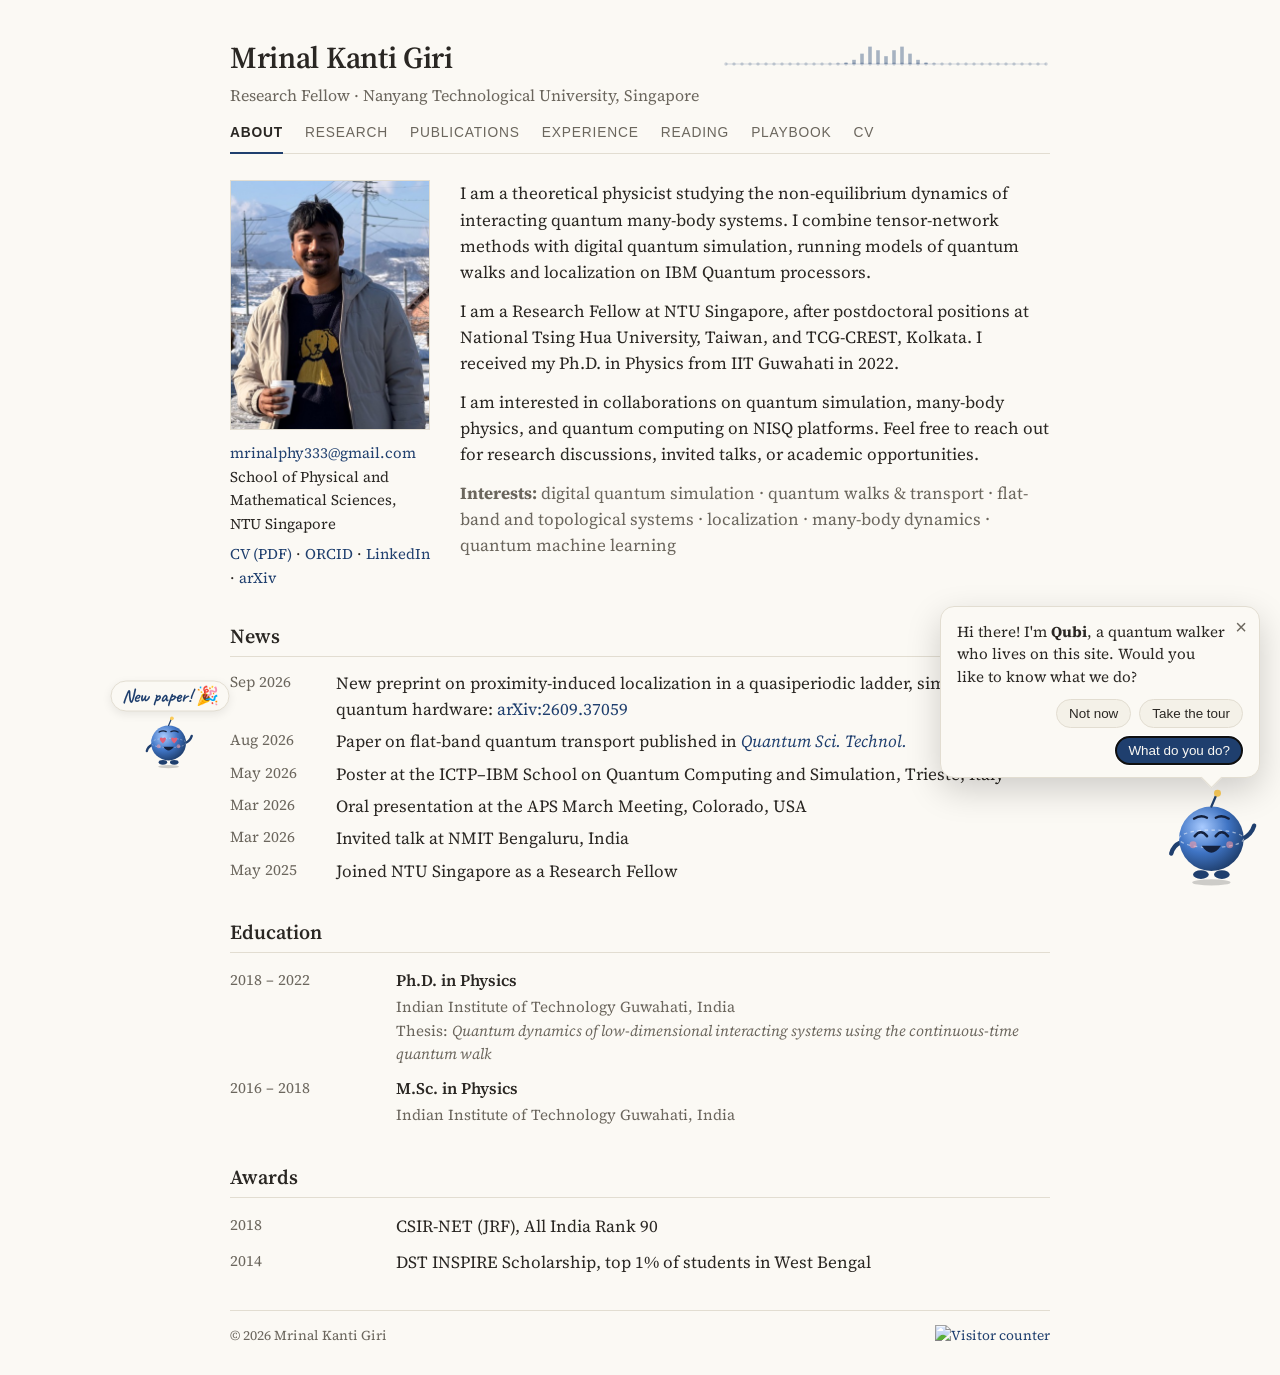
==== commit 661561c3: "Add Quantum Playbook with Chapter 1: Bits vs Qubits New Playbook tab: a chapter map for learning qua" ====
--- a/index.html
+++ b/index.html
@@ -46,6 +46,7 @@
 <a href="publications.html">Publications</a>
 <a href="experience.html">Experience</a>
 <a href="reading.html">Reading</a>
+<a href="playbook.html">Playbook</a>
 <a href="cv.pdf">CV</a>
 </nav>
 </header>
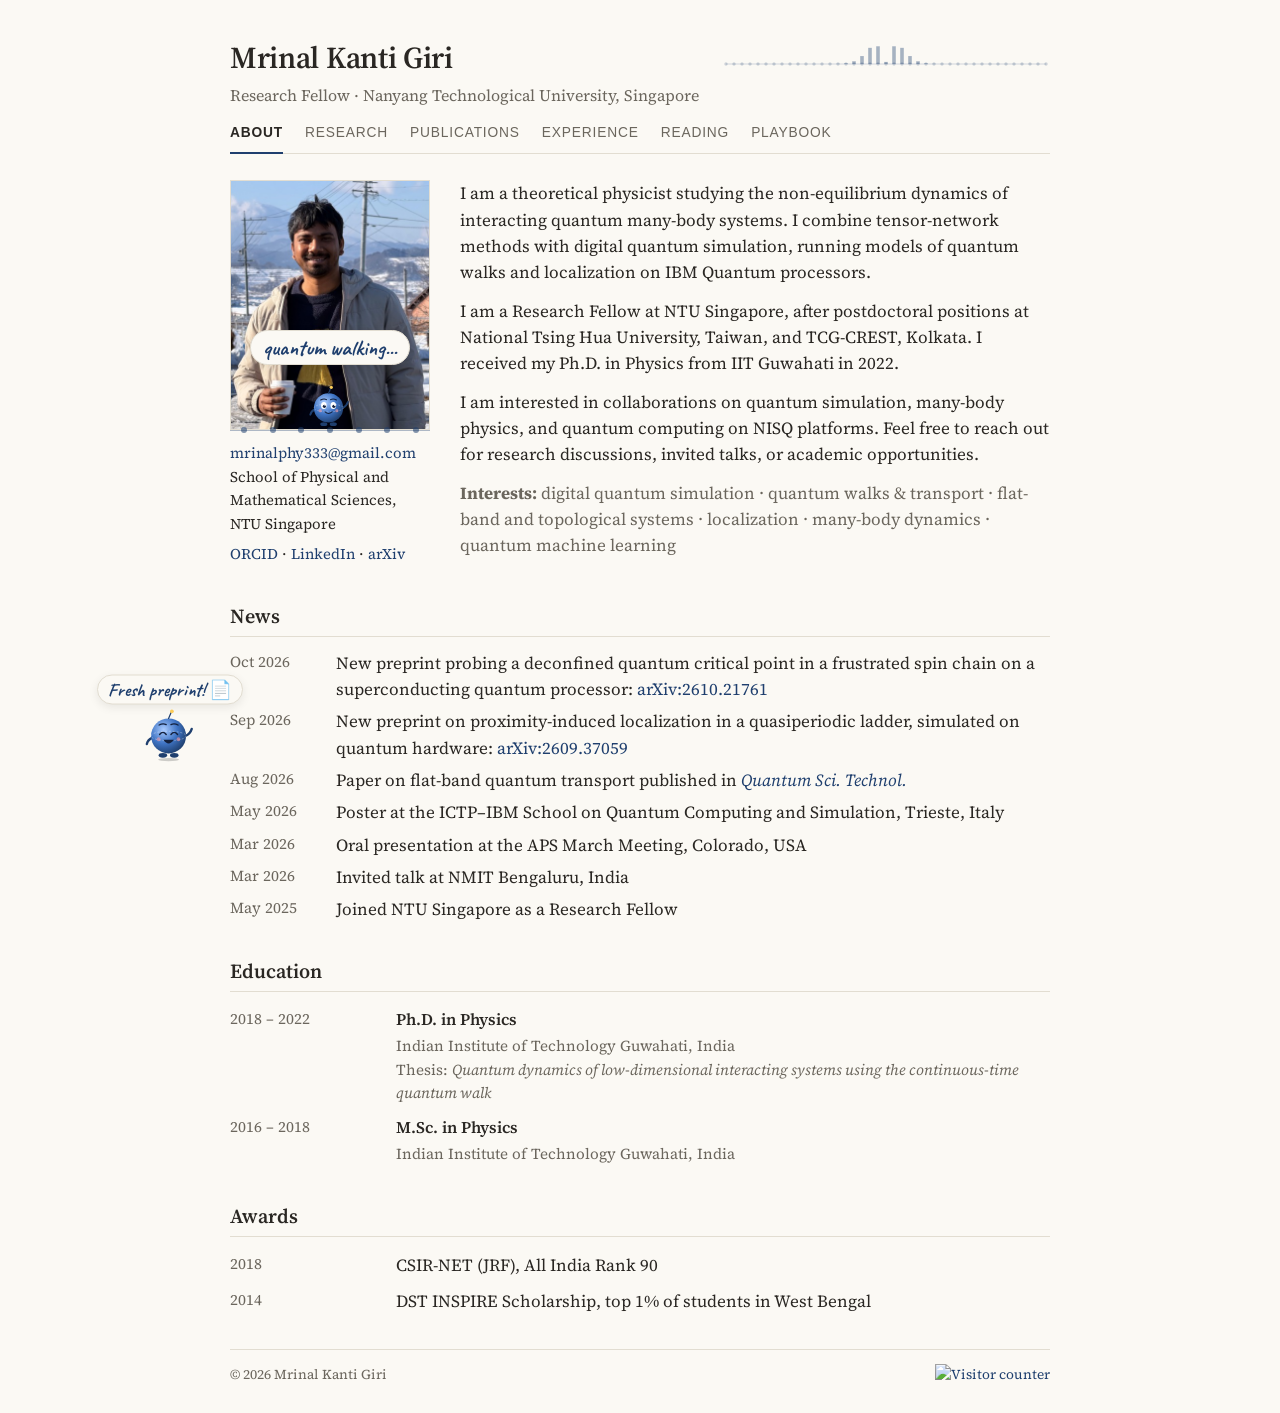
==== commit 98b0a219: "Add arXiv:2610.21761 preprint and remove CV from site Add "Probing deconfined quantum criticality po" ====
--- a/index.html
+++ b/index.html
@@ -47,7 +47,6 @@
 <a href="experience.html">Experience</a>
 <a href="reading.html">Reading</a>
 <a href="playbook.html">Playbook</a>
-<a href="cv.pdf">CV</a>
 </nav>
 </header>
 
@@ -59,7 +58,6 @@
 <div><a href="mailto:mrinalphy333@gmail.com">mrinalphy333@gmail.com</a></div>
 <div>School of Physical and Mathematical Sciences, NTU Singapore</div>
 <div style="margin-top:6px">
-<a href="cv.pdf">CV (PDF)</a> ·
 <a href="https://orcid.org/0000-0003-4110-8520" target="_blank" rel="noopener">ORCID</a> ·
 <a href="https://linkedin.com/in/mrinal-kanti-giri" target="_blank" rel="noopener">LinkedIn</a> ·
 <a href="https://arxiv.org/search/?query=Mrinal+Kanti+Giri&amp;searchtype=author" target="_blank" rel="noopener">arXiv</a>
@@ -79,6 +77,7 @@
 
 <h2>News</h2>
 <ul class="news">
+<li><span class="when">Oct 2026</span><div>New preprint probing a deconfined quantum critical point in a frustrated spin chain on a superconducting quantum processor: <a href="https://arxiv.org/abs/2610.21761" target="_blank" rel="noopener">arXiv:2610.21761</a></div></li>
 <li><span class="when">Sep 2026</span><div>New preprint on proximity-induced localization in a quasiperiodic ladder, simulated on quantum hardware: <a href="https://arxiv.org/abs/2609.37059" target="_blank" rel="noopener">arXiv:2609.37059</a></div></li>
 <li><span class="when">Aug 2026</span><div>Paper on flat-band quantum transport published in <a href="https://doi.org/10.1088/2058-9565/ae9007" target="_blank" rel="noopener"><em>Quantum Sci. Technol.</em></a></div></li>
 <li><span class="when">May 2026</span><div>Poster at the ICTP–IBM School on Quantum Computing and Simulation, Trieste, Italy</div></li>
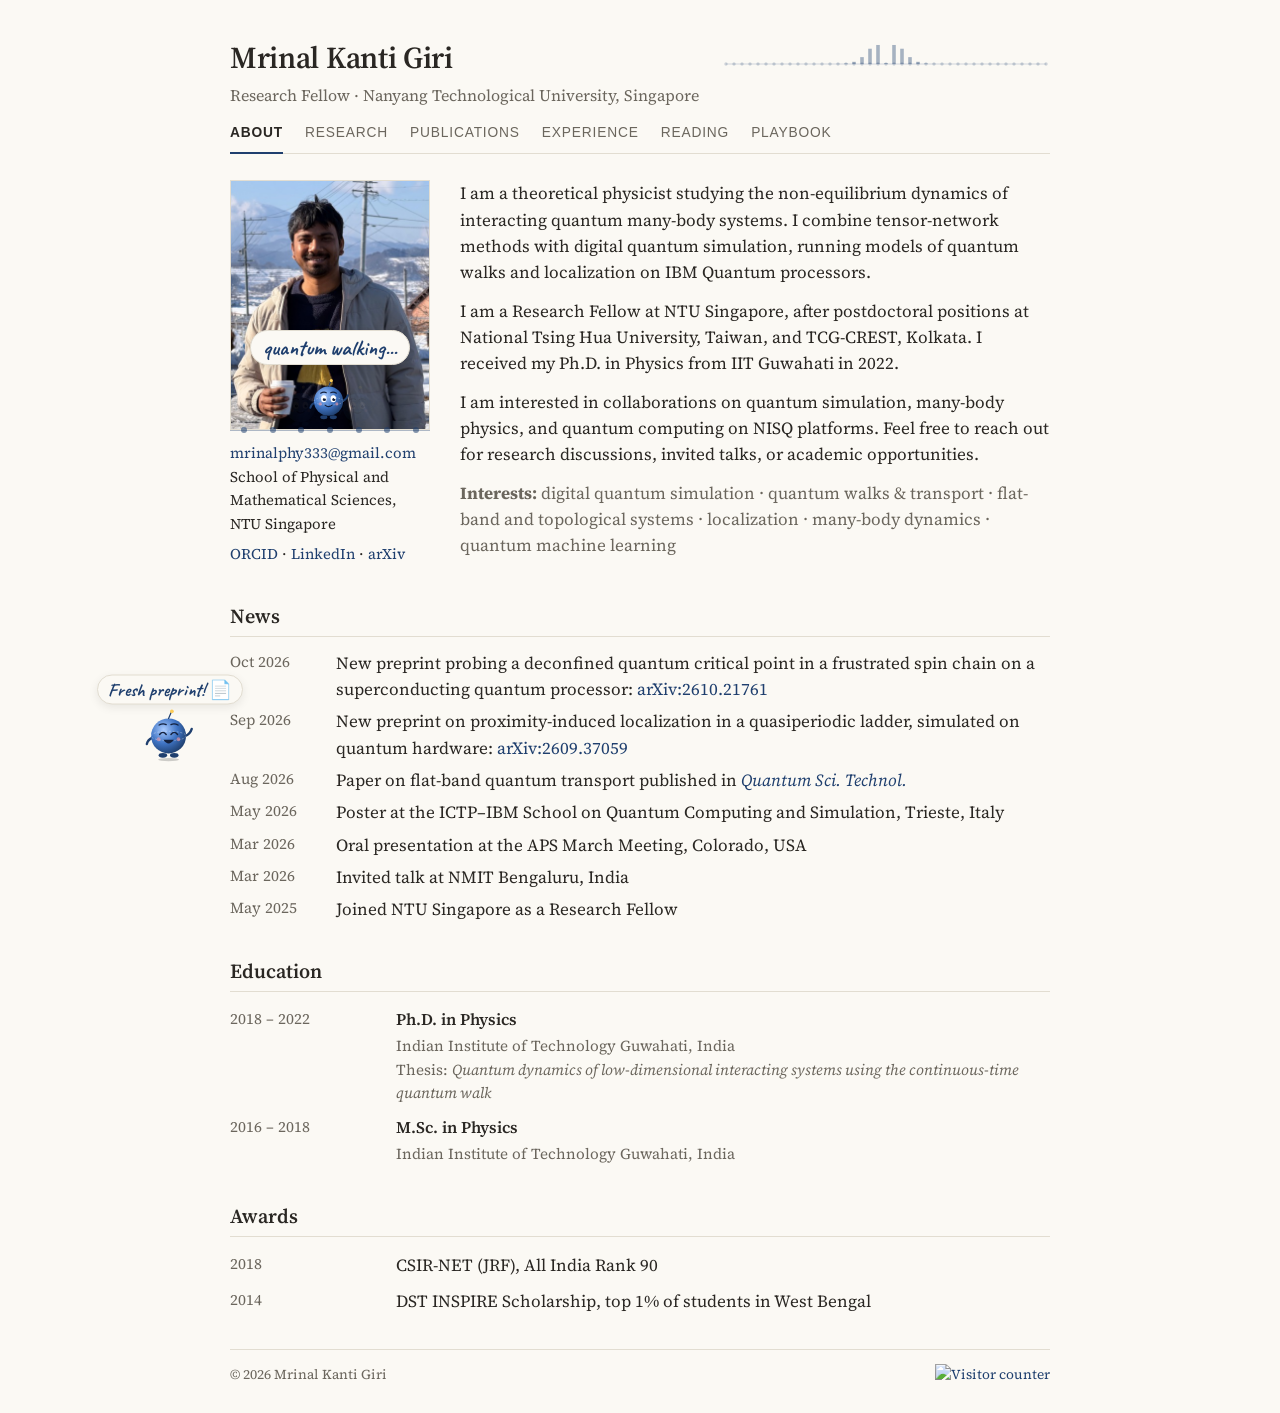
==== commit 40452232: "Mark corresponding author on new preprint; version Qubi scripts Add † to arXiv:2610.21761 on Publica" ====
--- a/index.html
+++ b/index.html
@@ -107,7 +107,7 @@
 </div>
 <script src="site.js" defer></script>
 <script src="qside.js" defer></script>
-<script src="qubi-scenes.js" defer></script>
-<script src="qubi.js" defer></script>
+<script src="qubi-scenes.js?v=20261016" defer></script>
+<script src="qubi.js?v=20261016" defer></script>
 </body>
 </html>
